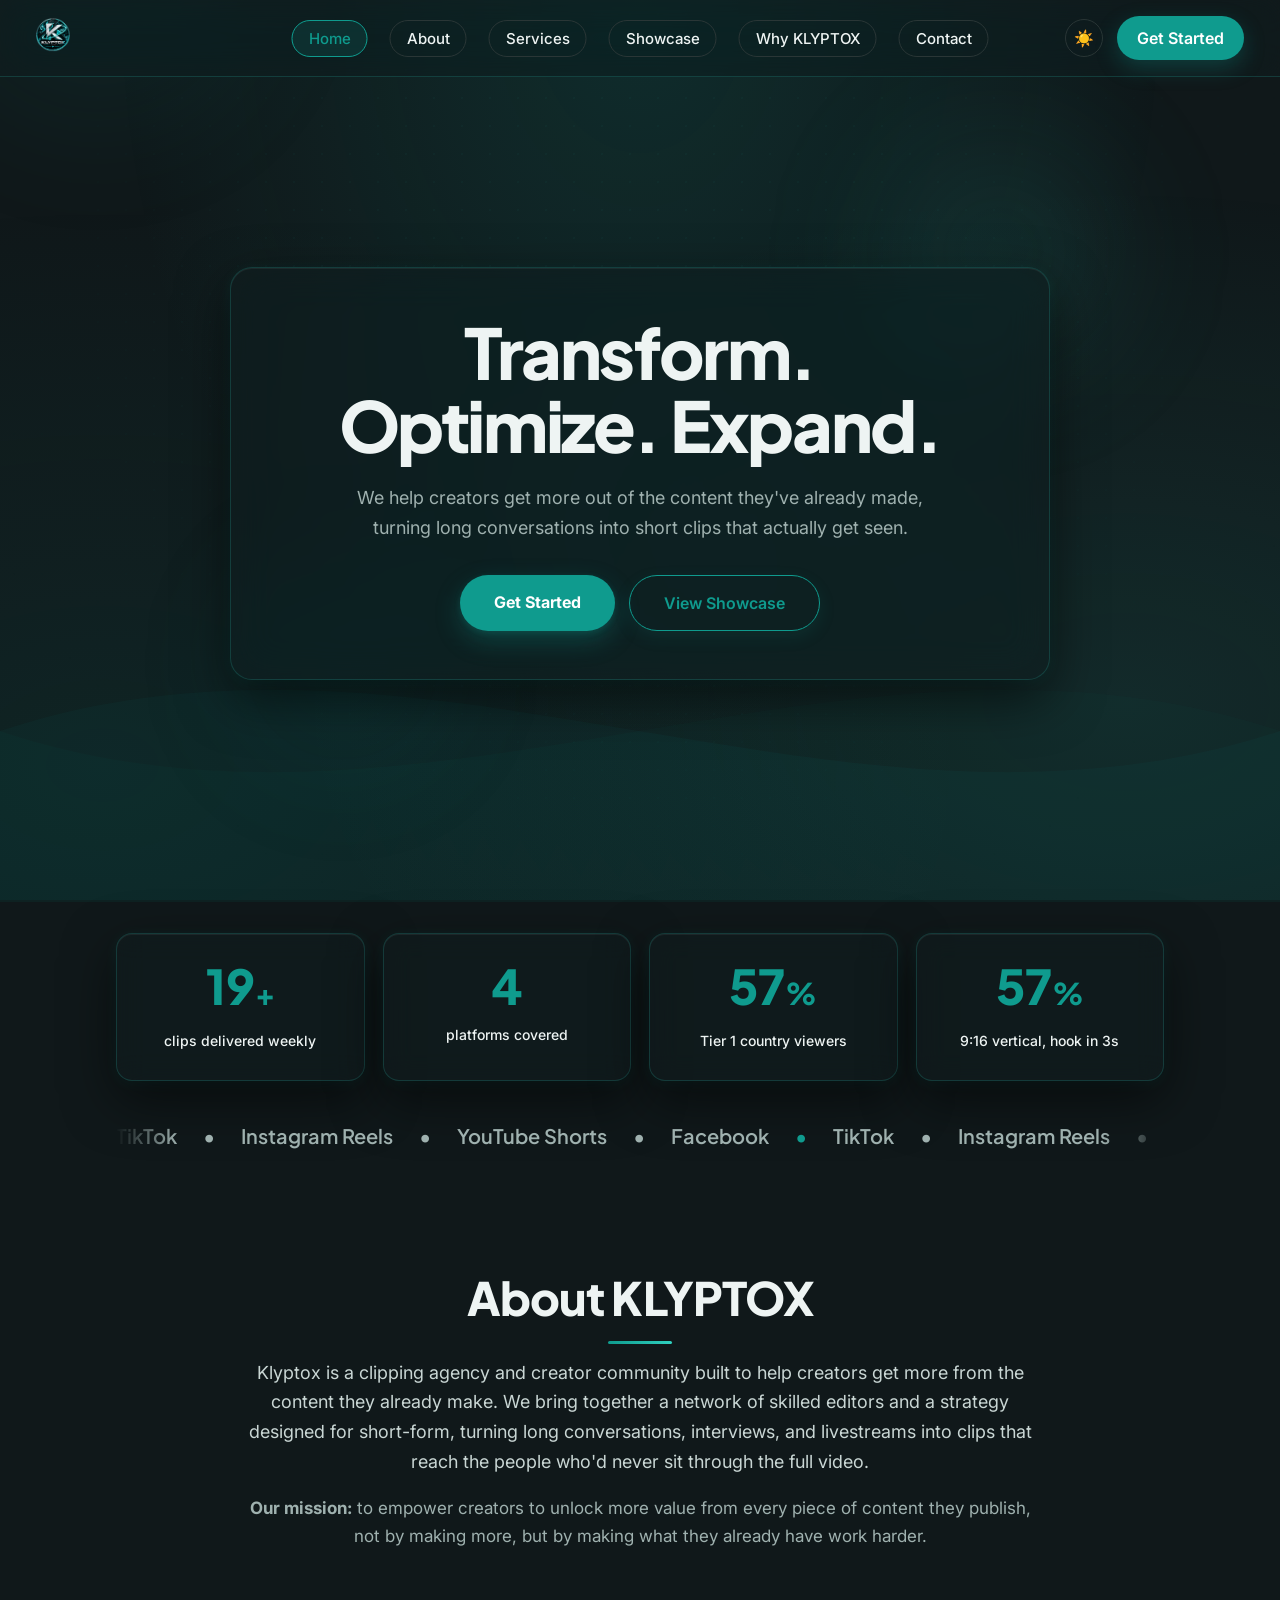
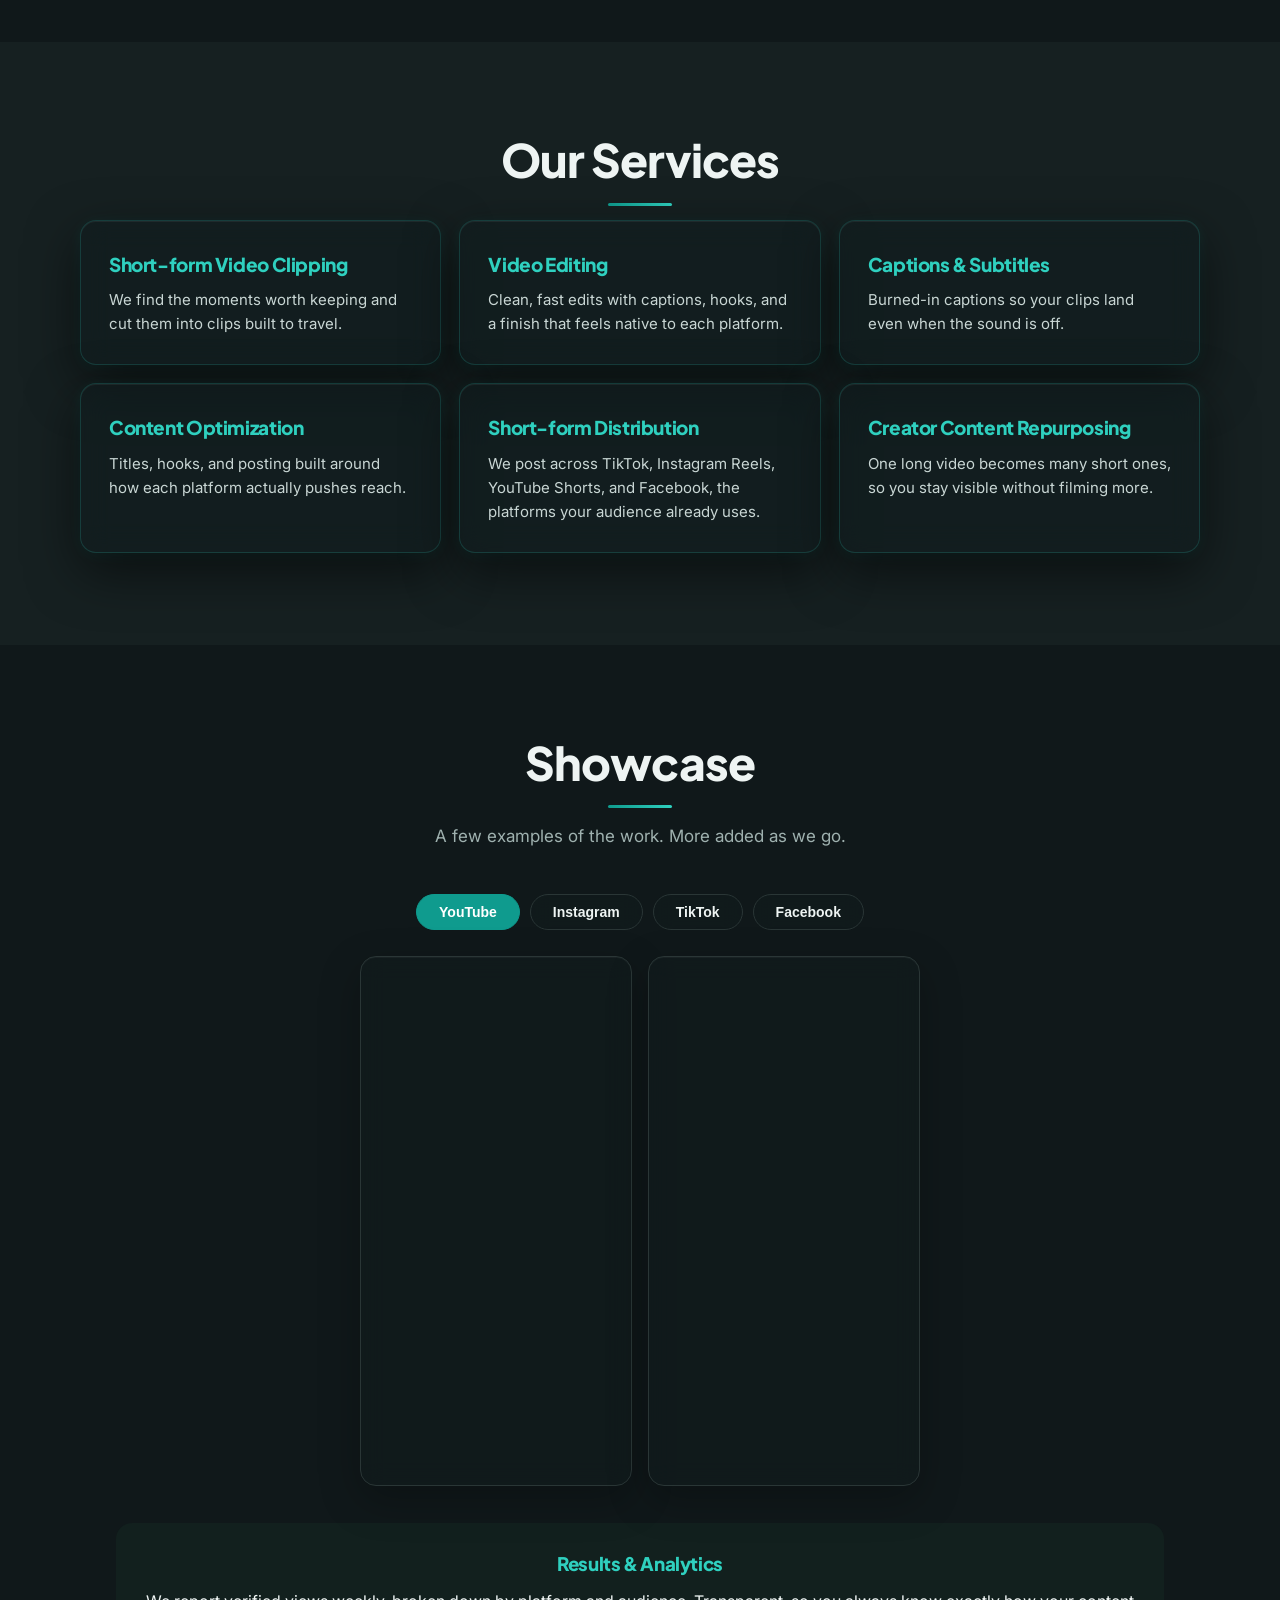
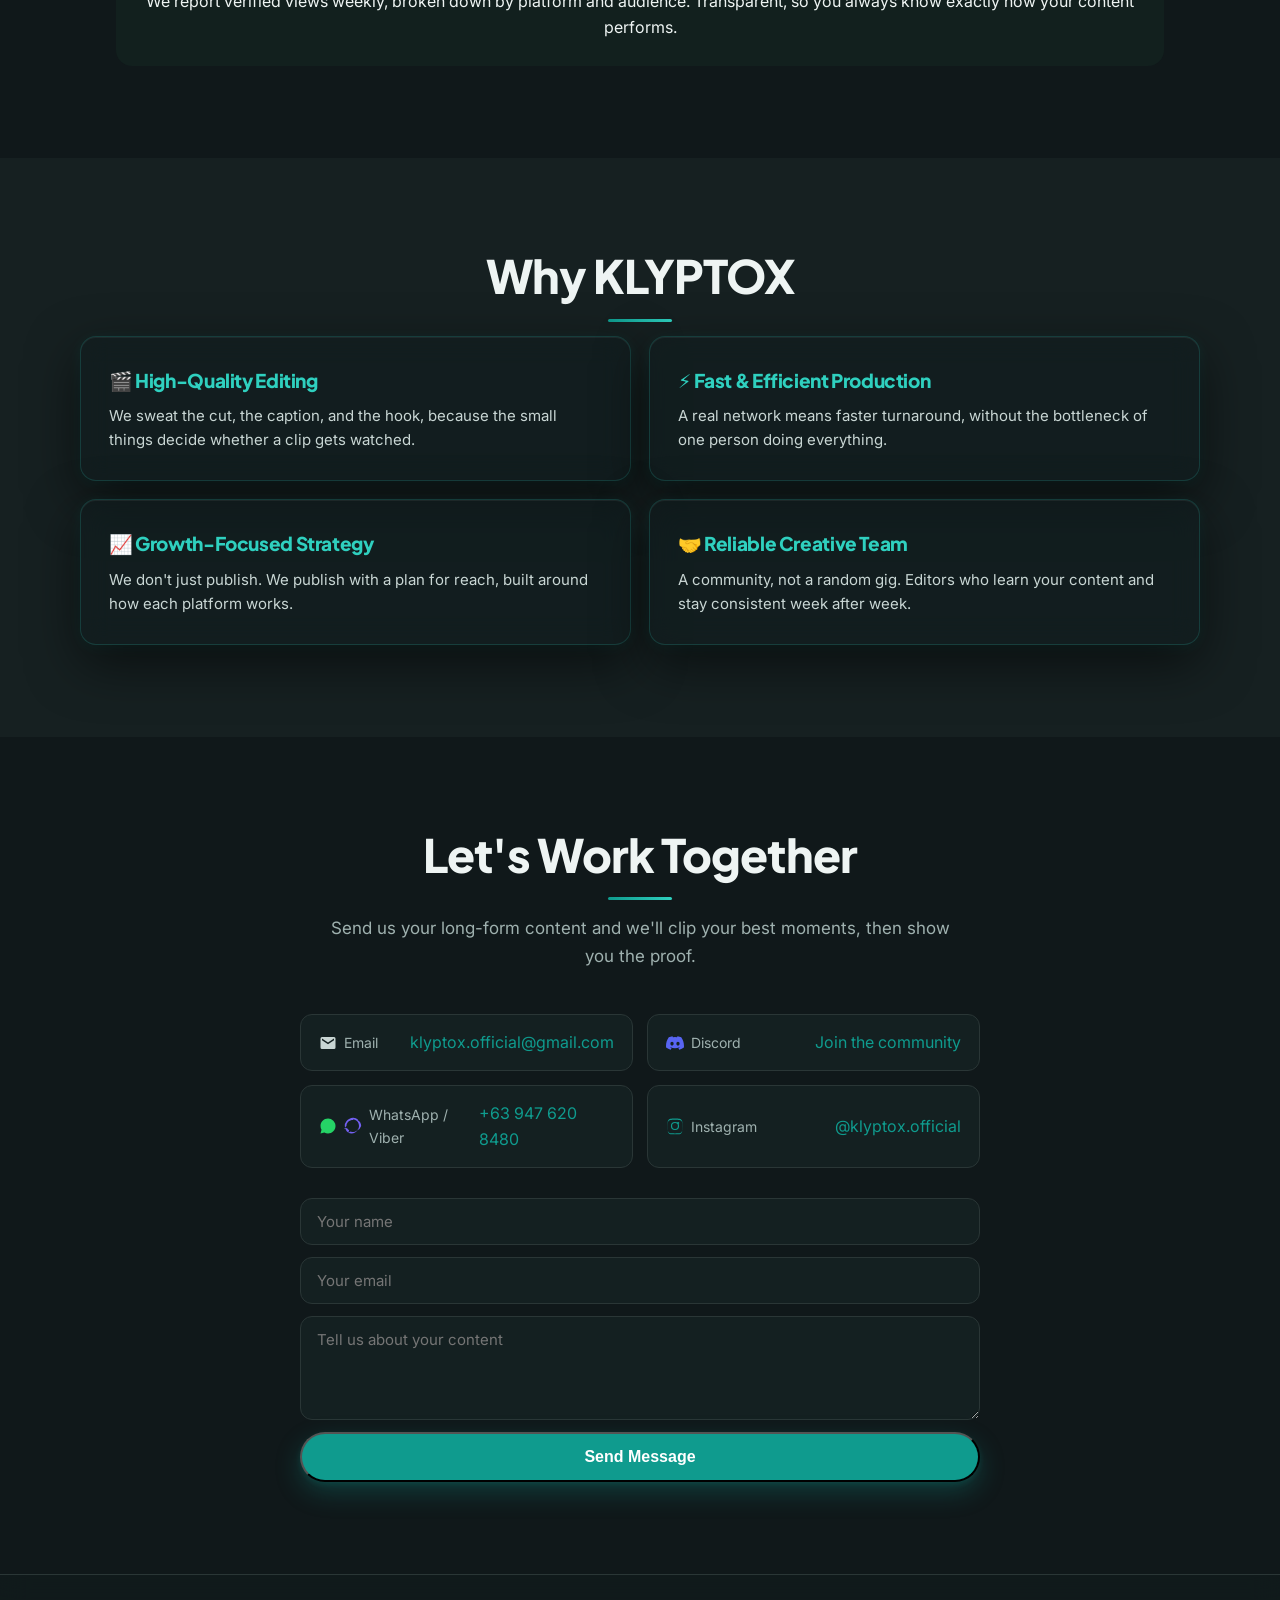
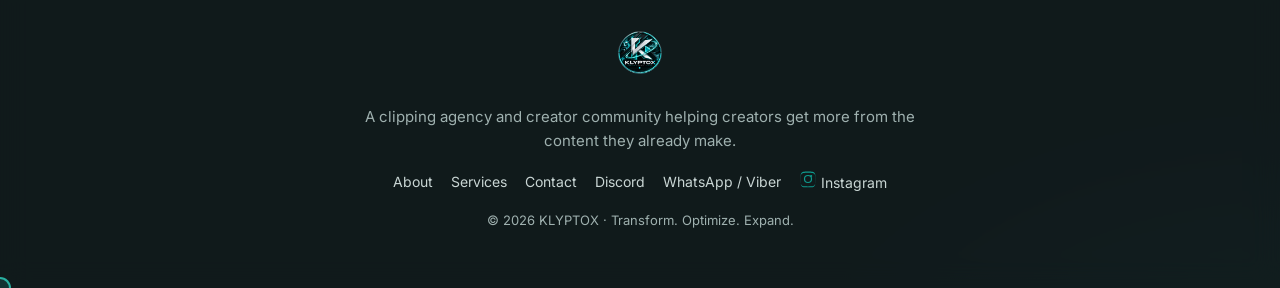
==== index.html @ 5b99e3bd "Contact: add Email/WhatsApp/Viber SVG icons alongside names" ====
<!DOCTYPE html>
<html lang="en">
<head>
  <meta charset="UTF-8" />
  <meta name="viewport" content="width=device-width, initial-scale=1.0" />
  <title>KLYPTOX | Clipping Agency & Creator Community</title>
  <meta name="description" content="Klyptox is a clipping agency and creator community that turns long content into high-performing short-form clips for TikTok, Instagram Reels, YouTube Shorts, and Facebook." />
  <meta name="keywords" content="clipping, short-form video, TikTok, Instagram Reels, YouTube Shorts, Facebook, creator community, video editing, content optimization" />
  <meta name="author" content="KLYPTOX" />
  <meta name="robots" content="index, follow" />
  <link rel="canonical" href="https://klyptox.vercel.app/" />
  <!-- Open Graph (social share preview) -->
  <meta property="og:type" content="website" />
  <meta property="og:title" content="KLYPTOX | Clipping Agency & Creator Community" />
  <meta property="og:description" content="Turn long content into high-performing short-form clips for TikTok, Instagram Reels, YouTube Shorts, and Facebook." />
  <meta property="og:url" content="https://klyptox.vercel.app/" />
  <meta property="og:image" content="https://klyptox.vercel.app/logo.png" />
  <!-- Twitter -->
  <meta name="twitter:card" content="summary_large_image" />
  <meta name="twitter:title" content="KLYPTOX | Clipping Agency & Creator Community" />
  <meta name="twitter:description" content="Turn long content into high-performing short-form clips for TikTok, Instagram Reels, YouTube Shorts, and Facebook." />
  <meta name="twitter:image" content="https://klyptox.vercel.app/logo.png" />
  <link rel="preconnect" href="https://fonts.googleapis.com" />
  <link rel="preconnect" href="https://fonts.gstatic.com" crossorigin />
  <link href="https://fonts.googleapis.com/css2?family=Inter:wght@400;500;600;700&family=Plus+Jakarta+Sans:wght@500;600;700;800&display=swap" rel="stylesheet" />
  <link rel="stylesheet" href="styles.css" />
</head>
<body data-theme="dark">
  <div class="bg-aurora" aria-hidden="true"><span></span><span></span><span></span></div>
  <div class="bg-waves" aria-hidden="true">
    <svg class="wave wave-1" viewBox="0 0 1440 120" preserveAspectRatio="none"><path d="M0 60 C 240 10, 480 110, 720 60 S 1200 10, 1440 60 S 1920 110, 2160 60 S 2640 10, 2880 60 L2880 120 L0 120 Z"></path></svg>
    <svg class="wave wave-2" viewBox="0 0 1440 120" preserveAspectRatio="none"><path d="M0 60 C 240 110, 480 10, 720 60 S 1200 110, 1440 60 S 1920 10, 2160 60 S 2640 110, 2880 60 L2880 120 L0 120 Z"></path></svg>
  </div>
  <div class="theme-fade" id="themeFade" aria-hidden="true"></div>
  <!-- NAV -->
  <nav class="nav">
    <div class="nav-brand"><a href="#home" aria-label="Home"><img src="logo.png" alt="KLYPTOX" class="nav-logo" loading="lazy" /></a></div>
    <ul class="nav-links" id="navLinks">
      <li><a href="#home">Home</a></li>
      <li><a href="#about">About</a></li>
      <li><a href="#services">Services</a></li>
      <li><a href="#showcase">Showcase</a></li>
      <li><a href="#why">Why KLYPTOX</a></li>
      <li><a href="#contact">Contact</a></li>
    </ul>
    <div class="nav-right">
      <button class="nav-toggle" id="navToggle" aria-label="Open menu"><span></span><span></span><span></span></button>
      <button class="theme-toggle" id="themeToggle" aria-label="Toggle day/night">🌙</button>
      <a href="#contact" class="nav-cta">Get Started</a>
    </div>
  </nav>

  <!-- HERO -->
  <header id="home" class="hero">
    <div class="hero-inner">
      <h1 class="hero-tagline">Transform. Optimize. Expand.</h1>
      <p class="hero-intro">
        We help creators get more out of the content they've already made, turning long
        conversations into short clips that actually get seen.
      </p>
      <div class="hero-btns">
        <a href="#contact" class="btn-primary">Get Started</a>
        <a href="#showcase" class="btn-ghost">View Showcase</a>
      </div>
    </div>
  </header>

  <!-- STATS BAND -->
  <section class="stats-band">
    <div class="stats-row">
      <div class="stat reveal"><span class="stat-num" data-count="25">0</span><span class="stat-plus">+</span><p>clips delivered weekly</p></div>
      <div class="stat reveal"><span class="stat-num" data-count="4">0</span><p>platforms covered</p></div>
      <div class="stat reveal"><span class="stat-num" data-count="100">0</span><span class="stat-plus">%</span><p>Tier 1 country viewers</p></div>
      <div class="stat reveal"><span class="stat-num" data-count="100">0</span><span class="stat-plus">%</span><p>9:16 vertical, hook in 3s</p></div>
    </div>
    <div class="marquee" aria-hidden="true">
      <div class="marquee-track">
        <span class="marquee-set">TikTok<span>•</span>Instagram Reels<span>•</span>YouTube Shorts<span>•</span>Facebook<span>•</span></span>
        <span class="marquee-set">TikTok<span>•</span>Instagram Reels<span>•</span>YouTube Shorts<span>•</span>Facebook<span>•</span></span>
        <span class="marquee-set">TikTok<span>•</span>Instagram Reels<span>•</span>YouTube Shorts<span>•</span>Facebook<span>•</span></span>
      </div>
    </div>
  </section>

  <!-- ABOUT -->
  <section id="about" class="section reveal">
    <h2 class="section-title">About KLYPTOX</h2>
    <p class="about-desc">
      Klyptox is a clipping agency and creator community built to help creators get more from
      the content they already make. We bring together a network of skilled editors and a
      strategy designed for short-form, turning long conversations, interviews, and livestreams
      into clips that reach the people who'd never sit through the full video.
    </p>
    <p class="about-mission">
      <strong>Our mission:</strong> to empower creators to unlock more value from every piece of
      content they publish, not by making more, but by making what they already have work harder.
    </p>
  </section>

  <!-- SERVICES -->
  <section id="services" class="section section-alt reveal">
    <h2 class="section-title">Our Services</h2>
    <div class="grid-3">
      <div class="card reveal">
        <h3>Short-form Video Clipping</h3>
        <p>We find the moments worth keeping and cut them into clips built to travel.</p>
      </div>
      <div class="card reveal">
        <h3>Video Editing</h3>
        <p>Clean, fast edits with captions, hooks, and a finish that feels native to each platform.</p>
      </div>
      <div class="card reveal">
        <h3>Captions &amp; Subtitles</h3>
        <p>Burned-in captions so your clips land even when the sound is off.</p>
      </div>
      <div class="card reveal">
        <h3>Content Optimization</h3>
        <p>Titles, hooks, and posting built around how each platform actually pushes reach.</p>
      </div>
      <div class="card reveal">
        <h3>Short-form Distribution</h3>
        <p>We post across TikTok, Instagram Reels, YouTube Shorts, and Facebook, the platforms your audience already uses.</p>
      </div>
      <div class="card reveal">
        <h3>Creator Content Repurposing</h3>
        <p>One long video becomes many short ones, so you stay visible without filming more.</p>
      </div>
    </div>
  </section>

  <!-- SHOWCASE -->
  <section id="showcase" class="section reveal">
    <h2 class="section-title">Showcase</h2>
    <p class="section-lead">A few examples of the work. More added as we go.</p>
    <div class="filter-bar">
      <button class="filter-btn active" data-filter="youtube">YouTube</button>
      <button class="filter-btn" data-filter="instagram">Instagram</button>
      <button class="filter-btn" data-filter="tiktok">TikTok</button>
      <button class="filter-btn" data-filter="facebook">Facebook</button>
    </div>
    <div id="portfolio-grid" class="portfolio-grid">
      <!-- Static fallback words (also re-rendered live by portfolio.js) -->
      <div class="pf-card"><div class="pf-embed"><div class="pf-placeholder"><div class="pf-video-box"><div class="pf-play">▶</div><span>YouTube Shorts showcase 1</span></div></div></div><div class="pf-title">Coming soon</div></div>
      <div class="pf-card"><div class="pf-embed"><div class="pf-placeholder"><div class="pf-video-box"><div class="pf-play">▶</div><span>YouTube Shorts showcase 2</span></div></div></div><div class="pf-title">Coming soon</div></div>
      <div class="pf-card"><div class="pf-embed"><div class="pf-placeholder"><div class="pf-video-box"><div class="pf-play">▶</div><span>Instagram Reels showcase 1</span></div></div></div><div class="pf-title">Coming soon</div></div>
      <div class="pf-card"><div class="pf-embed"><div class="pf-placeholder"><div class="pf-video-box"><div class="pf-play">▶</div><span>Instagram Reels showcase 2</span></div></div></div><div class="pf-title">Coming soon</div></div>
      <div class="pf-card"><div class="pf-embed"><div class="pf-placeholder"><div class="pf-video-box"><div class="pf-play">▶</div><span>Facebook showcase 1</span></div></div></div><div class="pf-title">Coming soon</div></div>
      <div class="pf-card"><div class="pf-embed"><div class="pf-placeholder"><div class="pf-video-box"><div class="pf-play">▶</div><span>Facebook showcase 2</span></div></div></div><div class="pf-title">Coming soon</div></div>
      <div class="pf-card"><div class="pf-embed"><div class="pf-placeholder"><div class="pf-video-box"><div class="pf-play">▶</div><span>TikTok showcase 1</span></div></div></div><div class="pf-title">Coming soon</div></div>
      <div class="pf-card"><div class="pf-embed"><div class="pf-placeholder"><div class="pf-video-box"><div class="pf-play">▶</div><span>TikTok showcase 2</span></div></div></div><div class="pf-title">Coming soon</div></div>
    </div>
    <p class="note" id="portfolio-empty" style="display:none;">
      Showcase coming soon. Clips are being prepared. Want to see what we can do?
      <a href="#contact">Send us your content.</a>
    </p>
    <div class="results-box reveal">
      <h3>Results &amp; Analytics</h3>
      <p>We report verified views weekly, broken down by platform and audience. Transparent, so you always know exactly how your content performs.</p>
    </div>
  </section>

  <!-- WHY KLYPTOX -->
  <section id="why" class="section section-alt reveal">
    <h2 class="section-title">Why KLYPTOX</h2>
    <div class="grid-2">
      <div class="card why reveal">
        <h3>🎬 High-Quality Editing</h3>
        <p>We sweat the cut, the caption, and the hook, because the small things decide whether a clip gets watched.</p>
      </div>
      <div class="card why reveal">
        <h3>⚡ Fast &amp; Efficient Production</h3>
        <p>A real network means faster turnaround, without the bottleneck of one person doing everything.</p>
      </div>
      <div class="card why reveal">
        <h3>📈 Growth-Focused Strategy</h3>
        <p>We don't just publish. We publish with a plan for reach, built around how each platform works.</p>
      </div>
      <div class="card why reveal">
        <h3>🤝 Reliable Creative Team</h3>
        <p>A community, not a random gig. Editors who learn your content and stay consistent week after week.</p>
      </div>
    </div>
  </section>

  <!-- CONTACT -->
  <section id="contact" class="section reveal">
    <h2 class="section-title">Let's Work Together</h2>
    <p class="section-lead">Send us your long-form content and we'll clip your best moments, then show you the proof.</p>
    <div class="contact-grid">
      <div class="contact-item"><span class="ci-icon"><svg class="ci-mail" viewBox="0 0 24 24" aria-label="Email" role="img"><path d="M20 4H4a2 2 0 00-2 2v12a2 2 0 002 2h16a2 2 0 002-2V6a2 2 0 00-2-2zm0 4.4l-8 5.2-8-5.2V6l8 5.2L20 6v2.4z"/></svg> Email</span><a href="mailto:klyptox.official@gmail.com">klyptox.official@gmail.com</a></div>
      <div class="contact-item"><span class="ci-icon"><svg class="ci-dc" viewBox="0 0 24 24" aria-label="Discord" role="img"><path d="M20.32 4.37A19.8 19.8 0 0015.4 2.9a.07.07 0 00-.08.04c-.21.37-.44.86-.6 1.25a18.27 18.27 0 00-5.44 0 12.6 12.6 0 00-.61-1.25.07.07 0 00-.08-.04A19.74 19.74 0 003.7 4.37a.06.06 0 00-.03.03C.53 9.05-.32 13.58.1 18.06a.07.07 0 00.03.05 19.9 19.9 0 005.99 3.04.07.07 0 00.08-.03c.46-.63.87-1.3 1.22-2a.07.07 0 00-.04-.1c-.65-.25-1.27-.55-1.87-.89a.07.07 0 01-.01-.12l.38-.29a.08.08 0 01.08-.01 14.2 14.2 0 0012.06 0 .08.08 0 01.08.01l.38.3a.07.07 0 01-.01.12c-.6.34-1.22.64-1.87.89a.07.07 0 00-.04.09c.35.7.76 1.37 1.22 2a.07.07 0 00.08.03 19.84 19.84 0 006-3.04.07.07 0 00.03-.05c.5-5.18-.84-9.68-3.55-13.66a.05.05 0 00-.03-.03zM8.02 15.33c-1.18 0-2.15-1.09-2.15-2.42 0-1.34.95-2.43 2.15-2.43 1.2 0 2.17 1.1 2.15 2.43 0 1.33-.95 2.42-2.15 2.42zm7.96 0c-1.18 0-2.15-1.09-2.15-2.42 0-1.34.95-2.43 2.15-2.43 1.2 0 2.17 1.1 2.15 2.43 0 1.33-.95 2.42-2.15 2.42z"/></svg> Discord</span><a href="https://discord.gg/M2Y7PZHY" target="_blank" rel="noopener">Join the community</a></div>
      <div class="contact-item"><span class="ci-icon"><svg class="ci-wa" viewBox="0 0 24 24" aria-label="WhatsApp" role="img"><path d="M17.47 14.38c-.3-.15-1.76-.87-2.04-.97-.27-.1-.47-.15-.67.15-.2.3-.77.97-.94 1.17-.17.2-.35.22-.65.07-.3-.15-1.26-.46-2.4-1.48-.89-.79-1.49-1.77-1.66-2.07-.17-.3-.02-.46.13-.61.13-.13.3-.35.45-.52.15-.17.2-.3.3-.5.1-.2.05-.37-.02-.52-.08-.15-.67-1.6-.91-2.2-.24-.58-.49-.5-.67-.51l-.57-.01c-.2 0-.52.07-.8.37-.27.3-1.04 1.02-1.04 2.48 0 1.46 1.06 2.87 1.21 3.07.15.2 2.1 3.2 5.08 4.49.71.3 1.26.49 1.69.62.71.23 1.36.2 1.87.12.57-.08 1.76-.72 2.01-1.41.25-.69.25-1.29.17-1.41-.07-.12-.27-.19-.57-.34zM12.01 2.01c-5.5 0-9.99 4.48-9.99 9.99 0 1.77.46 3.49 1.34 5.01L2 22l5.1-1.33a9.95 9.95 0 004.91 1.25h.01c5.5 0 9.99-4.48 9.99-9.99 0-2.66-1.03-5.16-2.91-7.04A9.93 9.93 0 0012.01 2.01z"/></svg><svg class="ci-viber" viewBox="0 0 24 24" aria-label="Viber" role="img"><path d="M18.5 3.2A9.6 9.6 0 0012 1.1c-1.6 0-3.2.4-4.6 1.2A9.4 9.4 0 003.2 5.5 9.3 9.3 0 001.1 12c0 1.6.4 3.2 1.2 4.6A9.3 9.3 0 005.5 20.8L3.8 22.5l1.7-1.7a9.4 9.4 0 004.6 1.2c1.6 0 3.2-.4 4.6-1.2a9.3 9.3 0 003.2-3.2A9.3 9.3 0 0022.9 12c0-1.6-.4-3.2-1.2-4.6a9.4 9.4 0 00-3.2-3.2zM12 3.3c2.1 0 4.1.8 5.6 2.3S20 9.9 20 12s-.8 4.1-2.3 5.6S14.1 20 12 20c-1 0-2-.2-2.9-.7L5.7 21l1.1-3.3a8.9 8.9 0 01-2.9-2.9L.6 15.9A8.9 8.9 0 013.3 12c0-2.1.8-4.1 2.3-5.6S9.9 4 12 4z"/></svg> WhatsApp / Viber</span><a href="https://wa.me/639476208480">+63 947 620 8480</a></div>
      <div class="contact-item"><span class="ci-icon"><svg class="ci-ig" viewBox="0 0 24 24" aria-label="Instagram" role="img"><path d="M12 2.16c3.2 0 3.58.01 4.85.07 1.17.05 1.8.25 2.23.41.56.22.96.48 1.38.9.42.42.68.82.9 1.38.16.42.36 1.06.41 2.23.06 1.27.07 1.65.07 4.85s-.01 3.58-.07 4.85c-.05 1.17-.25 1.8-.41 2.23-.22.56-.48.96-.9 1.38-.42.42-.82.68-1.38.9-.42.16-1.06.36-2.23.41-1.27.06-1.65.07-4.85.07s-3.58-.01-4.85-.07c-1.17-.05-1.8-.25-2.23-.41-.56-.22-.96-.48-1.38-.9-.42-.42-.68-.82-.9-1.38-.16-.42-.36-1.06-.41-2.23C2.17 15.58 2.16 15.2 2.16 12s.01-3.58.07-4.85c.05-1.17.25-1.8.41-2.23.22-.56.48-.96.9-1.38.42-.42.82-.68 1.38-.9.42-.16 1.06-.36 2.23-.41C8.42 2.17 8.8 2.16 12 2.16zm0 1.62c-3.15 0-3.52.01-4.76.07-1.15.05-1.77.24-2.19.41-.55.21-.94.47-1.35.88-.41.41-.67.8-.88 1.35-.17.42-.36 1.04-.41 2.19-.06 1.24-.07 1.61-.07 4.76s.01 3.52.07 4.76c.05 1.15.24 1.77.41 2.19.21.55.47.94.88 1.35.41.41.8.67 1.35.88.42.17 1.04.36 2.19.41 1.24.06 1.61.07 4.76.07s3.52-.01 4.76-.07c1.15-.05 1.77-.24 2.19-.41.55-.21.94-.47 1.35-.88.41-.41.67-.8.88-1.35.17-.42.36-1.04.41-2.19.06-1.24.07-1.61.07-4.76s-.01-3.52-.07-4.76c-.05-1.15-.24-1.77-.41-2.19-.21-.55-.47-.94-.88-1.35-.41-.41-.8-.67-1.35-.88-.42-.17-1.04-.36-2.19-.41-1.24-.06-1.61-.07-4.76-.07zm0 2.76a5.46 5.46 0 110 10.92 5.46 5.46 0 010-10.92zm0 1.62a3.84 3.84 0 100 7.68 3.84 3.84 0 000-7.68zm5.65-.2a1.28 1.28 0 11-2.56 0 1.28 1.28 0 012.56 0z"/></svg> Instagram</span><a href="https://instagram.com/klyptox.official" target="_blank" rel="noopener">@klyptox.official</a></div>
    </div>
    <form class="contact-form" action="https://formspree.io/f/xaeywvwb" method="POST">
      <input type="text" name="name" placeholder="Your name" aria-label="Name" required />
      <input type="email" name="email" placeholder="Your email" aria-label="Email" required />
      <textarea name="message" placeholder="Tell us about your content" rows="4" required></textarea>
      <button class="btn-primary" type="submit">Send Message</button>
    </form>
  </section>

  <!-- FOOTER -->
  <footer class="footer">
    <div class="footer-brand"><a href="#home" aria-label="Home"><img src="logo.png" alt="KLYPTOX" class="footer-logo" loading="lazy" /></a></div>
    <p class="footer-desc">A clipping agency and creator community helping creators get more from the content they already make.</p>
    <div class="footer-links">
      <a href="#about">About</a>
      <a href="#services">Services</a>
      <a href="#contact">Contact</a>
      <a href="https://discord.gg/M2Y7PZHY">Discord</a>
      <a href="https://wa.me/639476208480">WhatsApp / Viber</a>
      <a href="https://instagram.com/klyptox.official" target="_blank" rel="noopener"><svg class="ci-ig" viewBox="0 0 24 24" aria-label="Instagram" role="img"><path d="M12 2.16c3.2 0 3.58.01 4.85.07 1.17.05 1.8.25 2.23.41.56.22.96.48 1.38.9.42.42.68.82.9 1.38.16.42.36 1.06.41 2.23.06 1.27.07 1.65.07 4.85s-.01 3.58-.07 4.85c-.05 1.17-.25 1.8-.41 2.23-.22.56-.48.96-.9 1.38-.42.42-.82.68-1.38.9-.42.16-1.06.36-2.23.41-1.27.06-1.65.07-4.85.07s-3.58-.01-4.85-.07c-1.17-.05-1.8-.25-2.23-.41-.56-.22-.96-.48-1.38-.9-.42-.42-.68-.82-.9-1.38-.16-.42-.36-1.06-.41-2.23C2.17 15.58 2.16 15.2 2.16 12s.01-3.58.07-4.85c.05-1.17.25-1.8.41-2.23.22-.56.48-.96.9-1.38.42-.42.82-.68 1.38-.9.42-.16 1.06-.36 2.23-.41C8.42 2.17 8.8 2.16 12 2.16zm0 1.62c-3.15 0-3.52.01-4.76.07-1.15.05-1.77.24-2.19.41-.55.21-.94.47-1.35.88-.41.41-.67.8-.88 1.35-.17.42-.36 1.04-.41 2.19-.06 1.24-.07 1.61-.07 4.76s.01 3.52.07 4.76c.05 1.15.24 1.77.41 2.19.21.55.47.94.88 1.35.41.41.8.67 1.35.88.42.17 1.04.36 2.19.41 1.24.06 1.61.07 4.76.07s3.52-.01 4.76-.07c1.15-.05 1.77-.24 2.19-.41.55-.21.94-.47 1.35-.88.41-.41.67-.8.88-1.35.17-.42.36-1.04.41-2.19.06-1.24.07-1.61.07-4.76s-.01-3.52-.07-4.76c-.05-1.15-.24-1.77-.41-2.19-.21-.55-.47-.94-.88-1.35-.41-.41-.8-.67-1.35-.88-.42-.17-1.04-.36-2.19-.41-1.24-.06-1.61-.07-4.76-.07zm0 2.76a5.46 5.46 0 110 10.92 5.46 5.46 0 010-10.92zm0 1.62a3.84 3.84 0 100 7.68 3.84 3.84 0 000-7.68zm5.65-.2a1.28 1.28 0 11-2.56 0 1.28 1.28 0 012.56 0z"/></svg> Instagram</a>
    </div>
    <p class="footer-copy">© 2026 KLYPTOX · Transform. Optimize. Expand.</p>
  </footer>

  <script src="portfolio.js?v=3"></script>
  <script>
    // Self-contained showcase renderer (works even if external JS is sandboxed).
    (function () {
      // youtube slots carry "yt" id; mp4 slots carry "mp4" filename (in /videos). Others = placeholder.
      var clips = window.KLYPTOX_CLIPS || [
        { platform: "youtube", mp4: "clip1.mp4", title: "YouTube Shorts 1" },
        { platform: "youtube", mp4: "yt2.mp4", title: "YouTube Shorts 2" },
        { platform: "instagram", mp4: "ig1.mp4", title: "Instagram Reels 1" },
        { platform: "instagram", mp4: "ig2.mp4", title: "Instagram Reels 2" },
        { platform: "facebook", mp4: "fb1.mp4", title: "Facebook 1" },
        { platform: "facebook", mp4: "fb2.mp4", title: "Facebook 2" },
        { platform: "tiktok", mp4: "tk1.mp4", title: "TikTok 1" },
        { platform: "tiktok", mp4: "tk2.mp4", title: "TikTok 2" }
      ];
      // Hide YouTube chrome entirely (controls=0 => no CC button, no channel overlay).
      function ytUrl(id, withSound) {
        var mute = withSound ? "0" : "1";
        return "https://www.youtube.com/embed/" + id +
          "?autoplay=1&mute=" + mute + "&controls=0&playsinline=1&rel=0&modestbranding=1&cc_load_policy=0&enablejsapi=1";
      }
      // Lazy card: thumbnail first (smooth scroll), iframe injected on first view.
      function ytCard(c) {
        var thumb = "https://img.youtube.com/vi/" + c.yt + "/hqdefault.jpg";
        return '<div class="pf-card" data-yt="' + c.yt + '">' +
          '<div class="pf-embed">' +
          '<button class="pf-mute-btn" type="button" aria-label="Toggle sound">🔇</button>' +
          '<div class="pf-video-box pf-lazy">' +
          '<img class="pf-thumb" src="' + thumb + '" alt="' + c.title + '" loading="lazy" />' +
          '<div class="pf-play">▶</div><span>' + c.title + '</span>' +
          '<span class="pf-sound-hint">🔊 tap for sound</span></div></div>' +
          '<div class="pf-title">' + c.title + '</div></div>';
      }
      // Self-hosted MP4: native <video>, NO view count, NO YouTube branding.
      function mp4Card(c) {
        return '<div class="pf-card" data-mp4="videos/' + c.mp4 + '">' +
          '<div class="pf-embed">' +
          '<button class="pf-mute-btn" type="button" aria-label="Toggle sound">🔇</button>' +
          '<div class="pf-video-box pf-lazy">' +
          '<video class="pf-video" preload="none" muted loop playsinline webkit-playsinline decode="async" disablepictureinpicture controlslist="nodownload" poster="videos/' + c.mp4.replace('.mp4','.jpg') + '" data-src="videos/' + c.mp4 + '"></video>' +
          '<img class="pf-poster" src="videos/' + c.mp4.replace('.mp4','.jpg') + '" alt="" loading="lazy" />' +
          '<div class="pf-play">▶</div><span>' + c.title + '</span>' +
          '<span class="pf-sound-hint">🔊 tap for sound</span></div></div>' +
          '<div class="pf-title">' + c.title + '</div></div>';
      }
      function ph(title) {
        return '<div class="pf-card"><div class="pf-embed"><div class="pf-placeholder">' +
          '<div class="pf-video-box"><div class="pf-play">▶</div><span>' + title + '</span></div>' +
          '</div></div><div class="pf-title">Coming soon</div></div>';
      }
      function cardHtml(c) {
        if (c.yt) return ytCard(c);
        if (c.mp4) return mp4Card(c);
        return ph(c.title);
      }
      // Playback cap: only the N most-centered cards play at once (keeps 1080p quality
      // smooth even on weak laptops). Cards still lazy-load src on first view; off-screen
      // and far-from-center cards pause. You still SEE every on-screen video playing.
      var MAX_PLAY = 4;
      var visibleCards = new Set();
      function cardCenterDist(card) {
        var r = card.getBoundingClientRect();
        var vh = window.innerHeight || 1;
        return Math.abs((r.top + r.height / 2) - vh / 2);
      }
      function tune() {
        var arr = Array.from(visibleCards).sort(function (a, b) { return cardCenterDist(a) - cardCenterDist(b); });
        arr.forEach(function (card, i) {
          var shouldPlay = i < MAX_PLAY;
          var box = card.querySelector(".pf-video-box");
          if (!box) return;
          var id = card.getAttribute("data-yt");
          var mp4 = card.getAttribute("data-mp4");
          if (mp4) {
            var vid = box.querySelector("video");
            if (!vid) return;
            if (shouldPlay) {
              if (!vid.src && vid.getAttribute("data-src")) { try { vid.src = vid.getAttribute("data-src"); vid.load(); } catch (err) {} }
              if (vid.paused) { vid.addEventListener('play', function hidePoster(){ var p = box.querySelector('.pf-poster'); if (p) p.classList.add('hidden'); }, { once: true }); try { vid.play(); } catch (err) {} }
            } else {
              if (!vid.paused) { try { vid.pause(); } catch (err) {} }
              var p = box.querySelector('.pf-poster'); if (p) p.classList.remove('hidden');
            }
          } else if (id) {
            var f = box.querySelector("iframe");
            if (shouldPlay) {
              if (!f) { box.innerHTML = '<iframe class="pf-iframe" src="' + ytUrl(id, false) + '" frameborder="0" allow="autoplay; encrypted-media; picture-in-picture" allowfullscreen></iframe>'; }
              else { try { f.contentWindow.postMessage('{"event":"command","func":"playVideo","args":""}', "*"); } catch (err) {} }
            } else if (f) {
              try { f.contentWindow.postMessage('{"event":"command","func":"pauseVideo","args":""}', "*"); } catch (err) {}
            }
          }
        });
      }
      var io = ("IntersectionObserver" in window) ? new IntersectionObserver(function (entries) {
        entries.forEach(function (e) {
          var card = e.target;
          if (e.isIntersecting) visibleCards.add(card); else visibleCards.delete(card);
        });
        tune();
      }, { threshold: 0.25 }) : null;
      var tuneTicking = false;
      window.addEventListener("scroll", function () {
        if (tuneTicking) return;
        tuneTicking = true;
        requestAnimationFrame(function () { tune(); tuneTicking = false; });
      }, { passive: true });
      function render(filter) {
        var grid = document.getElementById("portfolio-grid");
        if (!grid) return;
        grid.innerHTML = "";
        grid.classList.toggle("all-view", !filter || filter === "all");
        var shown = (filter && filter !== "all") ? clips.filter(function (c) { return c.platform === filter; }) : clips;
        shown.forEach(function (c) {
          grid.insertAdjacentHTML("beforeend", cardHtml(c));
          if (io) io.observe(grid.lastElementChild);
        });
      }
      // Single delegated click handler: mute button toggles sound; tapping card opens with sound.
      // Handles both YouTube (data-yt) and self-hosted MP4 (data-mp4) cards.
      var grid = document.getElementById("portfolio-grid");
      if (grid) {
        grid.addEventListener("click", function (e) {
          var card = e.target.closest(".pf-card[data-yt], .pf-card[data-mp4]");
          if (!card) return;
          var box = card.querySelector(".pf-video-box");
          var muteBtn = card.querySelector(".pf-mute-btn");
          var isMp4 = !!card.getAttribute("data-mp4");

          if (e.target.closest(".pf-mute-btn")) {
            card.setAttribute("data-opened", "1");
            if (isMp4) {
              var vid = box.querySelector("video");
              if (vid) {
                if (vid.muted) { vid.muted = false; try { vid.play(); } catch (err) {} card.setAttribute("data-muted", "0"); if (muteBtn) muteBtn.textContent = "🔊"; }
                else { vid.muted = true; card.setAttribute("data-muted", "1"); if (muteBtn) muteBtn.textContent = "🔇"; }
              }
            } else {
              var id = card.getAttribute("data-yt");
              var f = box.querySelector("iframe");
              if (!f) {
                box.innerHTML = '<iframe class="pf-iframe" src="' + ytUrl(id, true) +
                  '" frameborder="0" webkit-playsinline="1" playsinline="1" allow="autoplay; encrypted-media; picture-in-picture" allowfullscreen></iframe>';
                card.setAttribute("data-muted", "0");
                if (muteBtn) muteBtn.textContent = "🔊";
              } else {
                var muted = card.getAttribute("data-muted") !== "0";
                var fn = muted ? "unMute" : "mute";
                try { f.contentWindow.postMessage('{"event":"command","func":"' + fn + '","args":""}', "*"); } catch (err) {}
                card.setAttribute("data-muted", muted ? "0" : "1");
                if (muteBtn) muteBtn.textContent = muted ? "🔊" : "🔇";
              }
            }
            return;
          }

          // Tapping elsewhere on the card: open with sound.
          card.setAttribute("data-opened", "1");
          card.setAttribute("data-muted", "0");
          if (muteBtn) muteBtn.textContent = "🔊";
          if (isMp4) {
            var v = box.querySelector("video");
            if (v && !v.src && v.getAttribute("data-src")) { v.src = v.getAttribute("data-src"); v.load(); }
            if (v) { v.muted = false; try { v.play(); } catch (err) {} }
          } else {
            var ytId = card.getAttribute("data-yt");
            var ff = box.querySelector("iframe");
            if (ff) {
              try {
                ff.contentWindow.postMessage('{"event":"command","func":"unMute","args":""}', "*");
                ff.contentWindow.postMessage('{"event":"command","func":"playVideo","args":""}', "*");
              } catch (err) {}
            } else {
              box.innerHTML = '<iframe class="pf-iframe" src="' + ytUrl(ytId, true) +
                '" frameborder="0" webkit-playsinline="1" playsinline="1" allow="autoplay; encrypted-media; picture-in-picture" allowfullscreen></iframe>';
            }
          }
        });
      }
      render("all");
      // Filter buttons (All / YouTube / Instagram / TikTok / Facebook)
      var bar = document.querySelector(".filter-bar");
      if (bar) {
        bar.addEventListener("click", function (e) {
          var btn = e.target.closest(".filter-btn");
          if (!btn) return;
          document.querySelectorAll(".filter-btn").forEach(function (b) { b.classList.remove("active"); });
          btn.classList.add("active");
          render(btn.dataset.filter);
        });
      }
    })();
  </script>
  <script src="app.js?v=3"></script>
</body>
</html>
---- styles.css ----
/* ============================================================
   KLYPTOX, cohesive premium design system
   Dark is the default. Light re-aliases the same tokens.
   Text contrast is high in BOTH themes.
   GPU-cheap only: transform/opacity animate. will-change minimal.
   ============================================================ */

:root {
  /* Brand teal */
  --teal: #0f9b8e;
  --teal-bright: #2fd0bf;     /* accent / glow only */
  --teal-dark: #0c7d72;       /* hover / active fill */
  --teal-soft: #e6f4f2;       /* light-mode tint surface */

  /* Refined neutral scale (cool slate, pairs with teal) */
  --ink-900: #0b1213;
  --ink-700: #2b3538;
  --ink-500: #5b6b70;
  --ink-300: #8a999d;
  --line-300: #dde6e5;
  --line-500: #c3d0cf;
  --surface-100: #ffffff;
  --surface-200: #f5f8f8;

  --ink-900-d: #eef4f3;       /* near-white text on dark */
  --ink-700-d: #c9d6d4;       /* body text on dark */
  --ink-500-d: #9fb1af;       /* muted on dark */
  --ink-300-d: #7d8f8d;
  --line-300-d: #2a3636;      /* borders on dark */
  --line-500-d: #364646;
  --surface-100-d: #10181a;
  --surface-200-d: #162021;

  /* Theme-resolved tokens (light defaults) */
  --bg: var(--surface-100);
  --bg-elev: var(--surface-200);
  --text: var(--ink-900);
  --text-soft: var(--ink-700);
  --muted: var(--ink-500);
  --line: var(--line-300);
  --line-strong: var(--line-500);

  --glass-bg: rgba(255, 255, 255, 0.55);
  --glass-border: rgba(255, 255, 255, 0.6);
  --glass-shadow: 0 14px 40px rgba(15, 155, 142, 0.10), inset 0 1px 0 rgba(255, 255, 255, 0.5);
  --surface-solid: #ffffff;
  --stat-text: var(--ink-700);
  --card-title: var(--teal-dark);
  --links: var(--ink-700);

  --font-display: "Plus Jakarta Sans", "Inter", system-ui, sans-serif;
  --font-body: "Inter", -apple-system, BlinkMacSystemFont, "Segoe UI", Roboto, Helvetica, Arial, sans-serif;

  --radius-lg: 22px;
  --radius-md: 16px;
  --radius-pill: 999px;
  --maxw: 1120px;
  --ease: cubic-bezier(0.22, 1, 0.36, 1);
}

body[data-theme="dark"] {
  --bg: var(--surface-100-d);
  --bg-elev: var(--surface-200-d);
  --text: var(--ink-900-d);
  --text-soft: var(--ink-700-d);
  --muted: var(--ink-500-d);
  --line: var(--line-300-d);
  --line-strong: var(--line-500-d);

  --glass-bg: rgba(18, 28, 30, 0.58);
  --glass-border: rgba(47, 208, 191, 0.18);
  --glass-shadow: 0 14px 40px rgba(0, 0, 0, 0.45), inset 0 1px 0 rgba(255, 255, 255, 0.05);
  --surface-solid: #142021;
  --stat-text: var(--ink-900-d);
  --card-title: var(--teal-bright);
  --links: var(--ink-700-d);
}

* { box-sizing: border-box; margin: 0; padding: 0; }
html, body { overflow-x: hidden; max-width: 100%; }

body {
  font-family: var(--font-body);
  line-height: 1.65;
  background: var(--bg);
  color: var(--text);
  transition: background 0.4s ease, color 0.4s ease;
  cursor: default;
  -webkit-font-smoothing: antialiased;
  text-rendering: optimizeLegibility;
}
h1, h2, h3 {
  font-family: var(--font-display);
  font-weight: 800;
  letter-spacing: -0.02em;
  text-wrap: balance;
}

/* ---- Refined aurora + depth (premium, intentional, not noisy) ---- */
body::before {
  content: "";
  position: fixed; inset: 0; z-index: -2; pointer-events: none;
  background:
    radial-gradient(ellipse at 50% 0%, rgba(15, 155, 142, 0.10), transparent 55%),
    radial-gradient(ellipse at 88% 78%, rgba(47, 208, 191, 0.07), transparent 50%),
    radial-gradient(ellipse at 8% 85%, rgba(15, 155, 142, 0.06), transparent 50%);
}
body[data-theme="dark"]::before {
  background:
    radial-gradient(ellipse at 50% 0%, rgba(15, 155, 142, 0.16), transparent 58%),
    radial-gradient(ellipse at 88% 78%, rgba(47, 208, 191, 0.10), transparent 52%),
    radial-gradient(ellipse at 8% 85%, rgba(15, 155, 142, 0.09), transparent 52%);
}
.bg-aurora {
  position: fixed; inset: -20% -20% auto -20%; height: 140%; z-index: -2; pointer-events: none;
  overflow: hidden;
}
.bg-aurora span {
  position: absolute; border-radius: 50%; filter: blur(60px); opacity: 0.5;
  background: radial-gradient(circle, rgba(15, 155, 142, 0.30), transparent 70%);
  will-change: transform;
}
.bg-aurora span:nth-child(1) { width: 420px; height: 420px; top: -60px; left: 8%;  animation: auroraDrift 26s ease-in-out infinite; }
.bg-aurora span:nth-child(2) { width: 360px; height: 360px; top: 20%;  left: 60%; background: radial-gradient(circle, rgba(47, 208, 191, 0.26), transparent 70%); animation: auroraDrift 32s ease-in-out infinite reverse; }
.bg-aurora span:nth-child(3) { width: 300px; height: 300px; top: 55%;  left: 25%; background: radial-gradient(circle, rgba(15, 155, 142, 0.22), transparent 70%); animation: auroraDrift 38s ease-in-out infinite; }
@keyframes auroraDrift {
  0%, 100% { transform: translate3d(0, 0, 0) scale(1); }
  33%      { transform: translate3d(40px, -30px, 0) scale(1.08); }
  66%      { transform: translate3d(-30px, 25px, 0) scale(0.95); }
}

/* ---- Animated wave lines (GPU-cheap: transform/opacity only) ---- */
.bg-waves {
  position: fixed; inset: auto 0 -2px 0; height: 38vh; z-index: -2; pointer-events: none;
  overflow: hidden; opacity: 0.5;
}
.bg-waves .wave {
  position: absolute; left: 0; bottom: 0; width: 200%; height: 100%;
  display: block; will-change: transform;
}
.bg-waves .wave path { fill: var(--teal); }
.bg-waves .wave-1 { opacity: 0.10; animation: waveMove 22s linear infinite; }
.bg-waves .wave-2 { opacity: 0.07; animation: waveMove 34s linear infinite reverse; }
@keyframes waveMove { from { transform: translate3d(0, 0, 0); } to { transform: translate3d(-50%, 0, 0); } }
/* Pause waves while a video is on screen so the GPU budget goes to playback */
body.showcase-active .bg-waves .wave { animation-play-state: paused; }
/* Subtle dot grid, masked so it reads as crafted depth, not noise */
body::after {
  content: "";
  position: fixed; inset: 0; z-index: -1; pointer-events: none;
  background-image: radial-gradient(rgba(15, 155, 142, 0.06) 1px, transparent 1px);
  background-size: 28px 28px;
  -webkit-mask-image: radial-gradient(ellipse at 50% 28%, #000 30%, transparent 82%);
  mask-image: radial-gradient(ellipse at 50% 28%, #000 30%, transparent 82%);
  opacity: 0.55;
}
body[data-theme="dark"]::after { background-image: radial-gradient(rgba(47, 208, 191, 0.07) 1px, transparent 1px); opacity: 0.5; }
@media (prefers-reduced-motion: reduce) {
  .bg-aurora { display: none; }
  body::before { background: radial-gradient(ellipse at 50% 0%, rgba(15, 155, 142, 0.08), transparent 60%); }
}

a { color: var(--teal); text-decoration: none; }
a:hover { text-decoration: underline; }

/* ===================== NAV ===================== */
.nav {
  position: sticky; top: 0; z-index: 20;
  display: flex; align-items: center; justify-content: space-between;
  padding: 16px 36px;
  background: var(--glass-bg);
  backdrop-filter: blur(18px) saturate(160%);
  -webkit-backdrop-filter: blur(18px) saturate(160%);
  border-bottom: 1px solid var(--glass-border);
  transition: background 0.4s ease, border-color 0.4s ease, padding 0.3s ease, box-shadow 0.3s ease;
}
.nav.scrolled { padding: 10px 36px; box-shadow: 0 6px 24px rgba(15, 155, 142, 0.10); }
.nav-logo { height: 34px; width: auto; display: block; }
.footer-logo { height: 44px; width: auto; margin-bottom: 10px; }
.nav-brand a, .footer-brand a { display: inline-block; transition: transform 0.25s var(--ease); }
.nav-brand a:hover, .footer-brand a:hover { transform: translateY(-1px); }
.nav-right { display: flex; align-items: center; gap: 14px; position: relative; z-index: 5; }
.nav-links {
  position: absolute; left: 50%; transform: translateX(-50%);
  display: flex; align-items: center; list-style: none; gap: 22px;
}
.nav-links a {
  color: var(--text); font-size: 15px; font-weight: 500; white-space: nowrap;
  padding: 8px 16px; border: 1px solid var(--line); border-radius: var(--radius-pill);
  transition: color 0.25s ease, background 0.25s ease, border-color 0.25s ease;
}
.nav-links a:hover { color: var(--teal); border-color: var(--teal); background: rgba(15, 155, 142, 0.12); text-decoration: none; }
.nav-links a.active { color: var(--teal); border-color: var(--teal); background: rgba(15, 155, 142, 0.14); }
.nav-cta {
  background: var(--teal); color: #fff !important; padding: 9px 20px;
  border-radius: var(--radius-pill); font-weight: 600;
  transition: transform 0.25s var(--ease), box-shadow 0.25s ease, background 0.25s ease;
}
.nav-cta:hover { text-decoration: none; background: var(--teal-dark); transform: translateY(-2px); box-shadow: 0 8px 22px rgba(15, 155, 142, 0.4); }
.nav-toggle {
  display: none; background: none; border: 1px solid var(--line);
  border-radius: 12px; width: 42px; height: 42px; cursor: pointer; color: var(--teal);
  position: relative;
}
.nav-toggle span {
  position: absolute; left: 50%; width: 18px; height: 2px; background: var(--teal);
  border-radius: 2px; transform: translateX(-50%);
  transition: transform 0.3s ease, opacity 0.25s ease, top 0.3s ease;
}
.nav-toggle span:nth-child(1) { top: 14px; }
.nav-toggle span:nth-child(2) { top: 20px; }
.nav-toggle span:nth-child(3) { top: 26px; }
.nav-toggle.active span:nth-child(1) { top: 20px; transform: translateX(-50%) rotate(45deg); }
.nav-toggle.active span:nth-child(2) { opacity: 0; }
.nav-toggle.active span:nth-child(3) { top: 20px; transform: translateX(-50%) rotate(-45deg); }
.theme-toggle {
  background: none; border: 1px solid var(--line); border-radius: var(--radius-pill);
  width: 38px; height: 38px; cursor: pointer; font-size: 16px;
  transition: transform 0.2s ease, border-color 0.2s ease;
}
.theme-toggle:hover { transform: scale(1.08); border-color: var(--teal); }

/* ===================== HERO ===================== */
.hero {
  position: relative; min-height: 88vh;
  display: flex; align-items: center; justify-content: center;
  overflow: hidden; text-align: center;
}
.hero-inner {
  position: relative; z-index: 3; padding: 48px 44px; max-width: 820px;
  background: var(--glass-bg);
  backdrop-filter: blur(20px) saturate(150%);
  -webkit-backdrop-filter: blur(20px) saturate(150%);
  border: 1px solid var(--glass-border);
  border-radius: var(--radius-lg);
  box-shadow: var(--glass-shadow);
}
.hero-tagline {
  font-size: clamp(40px, 6.4vw, 70px); font-weight: 800; line-height: 1.04;
  margin-bottom: 22px; letter-spacing: -0.03em;
  color: var(--text);
}
.hero-intro { font-size: 18px; color: var(--muted); margin-bottom: 32px; max-width: 620px; margin-left: auto; margin-right: auto; }
.hero-btns { display: flex; gap: 14px; justify-content: center; flex-wrap: wrap; }
.btn-primary {
  display: inline-block; background: var(--teal); color: #fff; font-weight: 700;
  padding: 14px 34px; border-radius: var(--radius-pill); font-size: 16px;
  transition: transform 0.25s var(--ease), background 0.2s ease, box-shadow 0.25s ease;
}
.btn-primary:hover { transform: translateY(-2px); background: var(--teal-dark); box-shadow: 0 10px 26px rgba(15, 155, 142, 0.35); text-decoration: none; }
.btn-ghost {
  display: inline-block; border: 1px solid var(--teal); color: var(--teal);
  padding: 14px 34px; border-radius: var(--radius-pill); font-weight: 600; font-size: 16px;
  transition: transform 0.25s var(--ease), background 0.2s ease, color 0.2s ease;
}
.btn-ghost:hover { transform: translateY(-2px); background: rgba(15, 155, 142, 0.10); text-decoration: none; }

/* ===================== STATS BAND ===================== */
.stats-band { max-width: var(--maxw); margin: 0 auto; padding: 64px 36px 28px; }
.stats-row { display: grid; grid-template-columns: repeat(4, 1fr); gap: 18px; }
.stat {
  text-align: center; padding: 28px 14px; border-radius: var(--radius-md);
  background: var(--glass-bg);
  backdrop-filter: blur(14px) saturate(140%);
  -webkit-backdrop-filter: blur(14px) saturate(140%);
  border: 1px solid var(--glass-border);
  box-shadow: var(--glass-shadow);
  transition: transform 0.3s var(--ease), box-shadow 0.3s ease, border-color 0.3s ease;
  cursor: default;
}
.stat:hover { transform: translateY(-14px) scale(1.05); border-color: var(--teal); box-shadow: 0 24px 50px rgba(15, 155, 142, 0.18); }
.stat-num { font-family: var(--font-display); font-size: 48px; font-weight: 800; color: var(--teal); line-height: 1; }
.stat-plus, .stat-suffix { font-family: var(--font-display); font-size: 30px; font-weight: 800; color: var(--teal); }
.stat p { font-size: 14px; color: var(--stat-text); margin-top: 10px; font-weight: 500; }
.marquee { overflow: hidden; margin-top: 38px; -webkit-mask-image: linear-gradient(90deg, transparent, #000 6%, #000 94%, transparent); mask-image: linear-gradient(90deg, transparent, #000 6%, #000 94%, transparent); }
.marquee-track { display: inline-flex; gap: 26px; white-space: nowrap; animation: marquee 40s linear infinite; font-family: var(--font-display); font-size: 20px; font-weight: 600; color: var(--muted); }
.marquee-set { display: inline-flex; gap: 26px; }
.marquee-set > span:last-child { color: var(--teal); }
@keyframes marquee { from { transform: translateX(0); } to { transform: translateX(-33.333%); } }

/* ===================== SECTIONS ===================== */
.section { padding: 84px 36px; max-width: var(--maxw); margin: 0 auto; position: relative; }
.section-alt { background: var(--bg-elev); max-width: none; }
.section-alt > * { max-width: var(--maxw); margin-left: auto; margin-right: auto; }
.section-title { font-size: clamp(30px, 4vw, 46px); font-weight: 800; text-align: center; margin-bottom: 14px; letter-spacing: -0.02em; line-height: 1.1; }
.section-lead { text-align: center; color: var(--muted); margin-bottom: 44px; font-size: 17px; max-width: 620px; margin-left: auto; margin-right: auto; }
.note { text-align: center; color: var(--teal); margin-top: 26px; font-size: 15px; }
.about-desc { font-size: 18px; max-width: 800px; margin: 0 auto 18px; text-align: center; color: var(--text-soft); }
.about-mission { font-size: 17px; max-width: 800px; margin: 0 auto; text-align: center; color: var(--muted); }

/* ===================== GRIDS / CARDS ===================== */
.grid-2 { display: grid; grid-template-columns: 1fr 1fr; gap: 18px; }
.grid-3 { display: grid; grid-template-columns: 1fr 1fr 1fr; gap: 18px; }
.card {
  background: var(--glass-bg);
  backdrop-filter: blur(14px) saturate(140%);
  -webkit-backdrop-filter: blur(14px) saturate(140%);
  border: 1px solid var(--glass-border);
  box-shadow: var(--glass-shadow);
  border-radius: var(--radius-md); padding: 28px;
  transition: transform 0.3s var(--ease), box-shadow 0.3s ease, border-color 0.3s ease;
}
.card:hover { transform: translateY(-14px) scale(1.04); border-color: var(--teal); box-shadow: 0 28px 60px rgba(15, 155, 142, 0.18); }
.card h3 { font-size: 19px; margin-bottom: 8px; color: var(--card-title); }
.card p { font-size: 15px; color: var(--text-soft); line-height: 1.6; }

/* ===================== SHOWCASE ===================== */
.portfolio-grid { display: grid; grid-template-columns: repeat(2, 1fr); gap: 16px; margin-top: 10px; max-width: 560px; margin-left: auto; margin-right: auto; }
.portfolio-grid.all-view .pf-card .pf-embed { aspect-ratio: 9 / 12; }

.filter-bar { display: flex; flex-wrap: wrap; gap: 10px; justify-content: center; margin: 8px 0 26px; }
.filter-btn {
  background: var(--glass-bg);
  backdrop-filter: blur(10px);
  -webkit-backdrop-filter: blur(10px);
  border: 1px solid var(--line); color: var(--text);
  padding: 9px 22px; border-radius: var(--radius-pill); font-size: 14px; font-weight: 600; cursor: pointer;
  transition: background 0.2s ease, color 0.2s ease, transform 0.2s var(--ease), border-color 0.2s ease;
}
.filter-btn:hover { transform: translateY(-2px); border-color: rgba(15, 155, 142, 0.4); }
.filter-btn.active { background: var(--teal); color: #fff; border-color: var(--teal); }
.pf-card {
  background: var(--glass-bg);
  backdrop-filter: blur(12px);
  -webkit-backdrop-filter: blur(12px);
  border: 1px solid var(--line); border-radius: 16px; overflow: hidden;
  box-shadow: 0 14px 40px rgba(0, 0, 0, 0.25), inset 0 1px 0 rgba(255, 255, 255, 0.04);
  transition: transform 0.3s var(--ease), box-shadow 0.3s ease, border-color 0.3s ease;
  content-visibility: auto; contain-intrinsic-size: auto 360px;
}
.pf-card:hover { transform: translateY(-14px) scale(1.04); box-shadow: 0 26px 56px rgba(15, 155, 142, 0.18); }
.pf-card .pf-embed { position: relative; width: 100%; aspect-ratio: 9 / 16; background: var(--surface-200); overflow: hidden; }
body[data-theme="dark"] .pf-card .pf-embed { background: #1b2426; }
.pf-card .pf-embed iframe { position: absolute; inset: 0; width: 100%; height: 100%; border: 0; }
.pf-card .pf-embed video { position: absolute; inset: 0; width: 100%; height: 100%; object-fit: cover; border: 0; background: #000; }
.pf-card .pf-placeholder { display: flex; align-items: center; justify-content: center; text-align: center; height: 100%; color: var(--muted); font-size: 14px; padding: 16px; }
.pf-video-box {
  display: flex; flex-direction: column; align-items: center; justify-content: center; gap: 8px;
  width: 100%; height: 100%; border: 2px dashed var(--line); border-radius: 10px;
  color: var(--muted); position: relative; transition: border-color 0.3s ease; overflow: hidden;
}
.pf-video-box.pf-lazy { border-style: solid; border-color: var(--line); padding: 0; }
.pf-thumb { position: absolute; inset: 0; width: 100%; height: 100%; object-fit: cover; z-index: 1; }
.pf-video-box.pf-lazy .pf-play { position: absolute; z-index: 2; }
.pf-video-box.pf-lazy span { position: absolute; bottom: 8px; left: 0; right: 0; z-index: 2; font-size: 12px; text-shadow: 0 1px 4px rgba(0, 0, 0, 0.6); color: #fff; }
.pf-sound-hint { top: 8px !important; bottom: auto !important; font-size: 11px !important; opacity: 0.9; }
.pf-iframe { position: absolute; inset: 0; width: 100%; height: 100%; border: 0; z-index: 3; }
.pf-video { position: absolute; inset: 0; width: 100%; height: 100%; object-fit: cover; z-index: 3; background: #000; }
.pf-poster { position: absolute; inset: 0; width: 100%; height: 100%; object-fit: cover; z-index: 4; transition: opacity 0.3s ease; pointer-events: none; }
.pf-poster.hidden { opacity: 0; }
.pf-mute-btn { position: absolute; top: 8px; right: 8px; z-index: 4; width: 34px; height: 34px; border: none; border-radius: 50%; background: rgba(0, 0, 0, 0.55); color: #fff; font-size: 15px; cursor: pointer; display: flex; align-items: center; justify-content: center; }
.pf-card:hover .pf-video-box { border-color: var(--teal); }
.pf-play {
  width: 46px; height: 46px; border-radius: 50%; background: var(--teal); color: #fff;
  display: flex; align-items: center; justify-content: center; font-size: 18px;
  animation: pfPulse 2.4s ease-in-out infinite;
}
@keyframes pfPulse { 0%, 100% { transform: scale(1); box-shadow: 0 0 0 0 rgba(15, 155, 142, 0.4); } 50% { transform: scale(1.08); box-shadow: 0 0 0 12px rgba(15, 155, 142, 0); } }
.pf-card .pf-title { padding: 13px 14px; font-size: 13px; font-weight: 600; border-top: 1px solid var(--line); text-align: center; color: var(--text); letter-spacing: 0.01em; }
.results-box { margin-top: 36px; background: var(--teal-soft); border-radius: var(--radius-md); padding: 26px; text-align: center; }
body[data-theme="dark"] .results-box { background: #12201e; }
.results-box h3 { color: var(--teal-dark); margin-bottom: 8px; }
body[data-theme="dark"] .results-box h3 { color: var(--teal-bright); }

/* ===================== GLASSMORPHISM SYSTEM ===================== */
.glass {
  background: var(--glass-bg);
  backdrop-filter: blur(16px) saturate(150%);
  -webkit-backdrop-filter: blur(16px) saturate(150%);
  border: 1px solid var(--glass-border);
  box-shadow: var(--glass-shadow);
}

/* ===================== CONTACT ===================== */
.contact-grid { display: grid; grid-template-columns: 1fr 1fr; gap: 14px; max-width: 680px; margin: 0 auto 30px; }
.contact-item { display: flex; justify-content: space-between; align-items: center; background: var(--surface-solid); border: 1px solid var(--line); border-radius: 12px; padding: 14px 18px; transition: border-color 0.2s ease, transform 0.2s var(--ease); }
.contact-item:hover { border-color: var(--teal); transform: translateY(-2px); }
.contact-item span { color: var(--muted); font-size: 14px; }
.ci-icon { display: inline-flex; align-items: center; gap: 7px; }
.ci-ig { width: 18px; height: 18px; fill: var(--teal); flex: 0 0 auto; }
.ci-dc { width: 18px; height: 18px; fill: #5865F2; flex: 0 0 auto; }
.ci-mail { width: 18px; height: 18px; fill: var(--text-soft); flex: 0 0 auto; }
.ci-wa { width: 18px; height: 18px; fill: #25D366; flex: 0 0 auto; }
.ci-viber { width: 18px; height: 18px; fill: #7360F2; flex: 0 0 auto; }
.contact-form { max-width: 680px; margin: 0 auto; display: flex; flex-direction: column; gap: 12px; }
.contact-form input, .contact-form textarea {
  padding: 13px 16px; border-radius: 12px; border: 1px solid var(--line);
  font-family: inherit; font-size: 15px; background: var(--surface-solid); color: var(--text);
  transition: border-color 0.2s ease, box-shadow 0.2s ease;
}
.contact-form input:focus, .contact-form textarea:focus { outline: none; border-color: var(--teal); box-shadow: 0 0 0 3px rgba(15, 155, 142, 0.18); }

/* ===================== FOOTER ===================== */
.footer { text-align: center; padding: 56px 36px; border-top: 1px solid var(--line); background: var(--glass-bg); backdrop-filter: blur(14px); -webkit-backdrop-filter: blur(14px); }
.footer-brand { font-family: var(--font-display); font-size: 20px; letter-spacing: 3px; color: var(--teal); font-weight: 800; }
.footer-desc { max-width: 560px; margin: 12px auto; color: var(--muted); font-size: 15px; }
.footer-links { display: flex; flex-wrap: wrap; gap: 18px; justify-content: center; margin: 16px 0; }
.footer-links a { color: var(--links); font-size: 14px; }
.footer-copy { color: var(--muted); font-size: 13px; margin-top: 10px; }

/* ===================== REVEAL ===================== */
.reveal { opacity: 0; transform: translateY(38px) scale(0.96); transition: opacity 0.6s var(--ease), transform 0.6s var(--ease); }
.reveal.visible { opacity: 1; transform: none; }
.reveal.left { transform: translateX(-40px); }
.reveal.right { transform: translateX(40px); }
.reveal.left.visible, .reveal.right.visible { transform: none; }
@media (prefers-reduced-motion: reduce) {
  .reveal { opacity: 1 !important; transform: none !important; }
}

/* ===================== THEME FADE ===================== */
.theme-fade { position: fixed; inset: 0; z-index: 15; pointer-events: none; background: var(--teal); opacity: 0; transition: opacity 0.22s ease; }
.theme-fade.go { opacity: 0.14; }

/* ===================== CURSOR GLOW ===================== */
.cursor-glow {
  position: fixed; width: 22px; height: 22px; border-radius: 50%;
  border: 2px solid rgba(15, 155, 142, 0.7); background: rgba(15, 155, 142, 0.12);
  pointer-events: none; z-index: 999;
  transform: translate3d(-50%, -50%, 0); transition: width 0.18s ease, height 0.18s ease, opacity 0.3s ease;
}
.cursor-glow.hover { width: 38px; height: 38px; }
body[data-theme="dark"] .cursor-glow { border-color: rgba(47, 208, 191, 0.8); background: rgba(47, 208, 191, 0.14); }

/* ============================================================
   PREMIUM UPGRADES (additive, transform/opacity + static masks only)
   ============================================================ */

/* Light mode: airy editorial surface + confident glass shadow */
body:not([data-theme="dark"]) {
  --glass-shadow: 0 14px 40px rgba(15, 155, 142, 0.10), 0 3px 10px rgba(11, 18, 19, 0.05), inset 0 1px 0 rgba(255, 255, 255, 0.6);
}
body {
  background: var(--bg);
}

/* Dark mode: richer deep background + luminous teal glass + inner highlight */
body[data-theme="dark"] {
  background:
    radial-gradient(1200px 620px at 50% -12%, rgba(15, 155, 142, 0.12), transparent 60%),
    radial-gradient(900px 520px at 100% 102%, rgba(47, 208, 191, 0.07), transparent 55%),
    var(--bg);
  --glass-shadow: 0 18px 52px rgba(0, 0, 0, 0.55), 0 2px 14px rgba(15, 155, 142, 0.12), inset 0 1px 0 rgba(255, 255, 255, 0.06);
}

/* Clean solid borders (no gradient ring) + popup lift on hover */

/* Section title accent underline */
.section-title { position: relative; }
.section-title::after {
  content: "";
  display: block;
  width: 64px;
  height: 3px;
  margin: 18px auto 0;
  border-radius: 999px;
  background: linear-gradient(90deg, var(--teal), var(--teal-bright));
}

/* Premium buttons: refined fills, ghost, and a sweeping sheen (transform only) */
.btn-primary {
  position: relative;
  overflow: hidden;
  box-shadow: 0 10px 26px rgba(15, 155, 142, 0.28), 0 2px 6px rgba(15, 155, 142, 0.18);
}
.btn-primary::after {
  content: "";
  position: absolute;
  top: 0;
  left: -130%;
  width: 60%;
  height: 100%;
  background: linear-gradient(100deg, transparent, rgba(255, 255, 255, 0.35), transparent);
  transform: skewX(-20deg);
  transition: transform 0.6s var(--ease);
  pointer-events: none;
}
.btn-primary:hover::after { transform: translateX(340%) skewX(-20deg); }
.btn-ghost { box-shadow: 0 6px 18px rgba(15, 155, 142, 0.10); }
.nav-cta { box-shadow: 0 8px 22px rgba(15, 155, 142, 0.28); }

/* Refined teal focus-visible rings */
a:focus-visible,
button:focus-visible,
.btn-primary:focus-visible,
.btn-ghost:focus-visible,
.filter-btn:focus-visible,
.theme-toggle:focus-visible,
.nav-links a:focus-visible {
  outline: none;
  box-shadow: 0 0 0 3px rgba(15, 155, 142, 0.35), 0 0 0 1px var(--teal);
}

/* Minor type polish: tighter display tracking, calmer section rhythm */
.hero-tagline { letter-spacing: -0.035em; }
.section { padding: 92px 36px; }

/* Reduced motion: decorative motion off only */
@media (prefers-reduced-motion: reduce) {
  .btn-primary::after { display: none; }
}

/* ===================== RESPONSIVE ===================== */
@media (max-width: 1180px) {
  .nav-links { gap: 12px; }
  .nav-links a { font-size: 13px; padding: 7px 12px; }
}
@media (max-width: 1024px) {
  .grid-3 { grid-template-columns: 1fr 1fr; }
  .portfolio-grid { grid-template-columns: repeat(3, 1fr); }
  .stats-row { grid-template-columns: repeat(2, 1fr); gap: 12px; }
}
@media (max-width: 820px) {
  .grid-2, .grid-3, .contact-grid { grid-template-columns: 1fr; }
  .portfolio-grid { grid-template-columns: repeat(2, 1fr); }
  .section { padding: 64px 20px; }
  .nav-toggle { display: block; }
  .nav-links {
    position: absolute; left: 0; right: 0; transform: none;
    top: 100%;
    display: flex; flex-direction: column; gap: 4px;
    background: var(--bg); border-bottom: 1px solid var(--line);
    padding: 0 24px; align-items: flex-start;
    max-height: 0; overflow: hidden; opacity: 0;
    transition: max-height 0.4s ease, opacity 0.3s ease, padding 0.4s ease;
  }
  .nav-links.open { max-height: 460px; opacity: 1; padding: 18px 24px; gap: 16px; }
  .nav-links.open a { padding: 14px 18px; font-size: 17px; }
  .stat { backdrop-filter: none; background: var(--surface-solid); }
  .nav-links a { font-size: 16px; padding: 10px 16px; white-space: nowrap; }
}
@media (max-width: 540px) {
  .hero { min-height: 94vh; }
  .hero-inner { backdrop-filter: none; background: transparent; padding: 32px 20px; }
  body[data-theme="dark"] .hero-inner { background: transparent; }
  .stats-row { grid-template-columns: 1fr 1fr; gap: 8px; }
  .portfolio-grid { grid-template-columns: 1fr 1fr; gap: 10px; }
  .section { padding: 48px 16px; }
  .nav { padding: 12px 16px; }
  .nav.scrolled { padding: 8px 16px; }
  .nav-cta { display: none; }
  .stat-num { font-size: 36px; }
  .stat p { font-size: 12px; }
  .footer-logo { height: 32px; }
}

/* Touch devices (no hover): show the popup effect permanently so frames feel alive */
@media (hover: none) {
  .card, .stat, .pf-card { transition: transform 0.4s var(--ease), border-color 0.3s ease; }
  .stat { transform: translateY(-6px) scale(1.02); border-color: rgba(15, 155, 142, 0.30); }
  .card { transform: translateY(-6px) scale(1.02); border-color: rgba(15, 155, 142, 0.30); }
  .pf-card { transform: translateY(-6px) scale(1.02); }
}
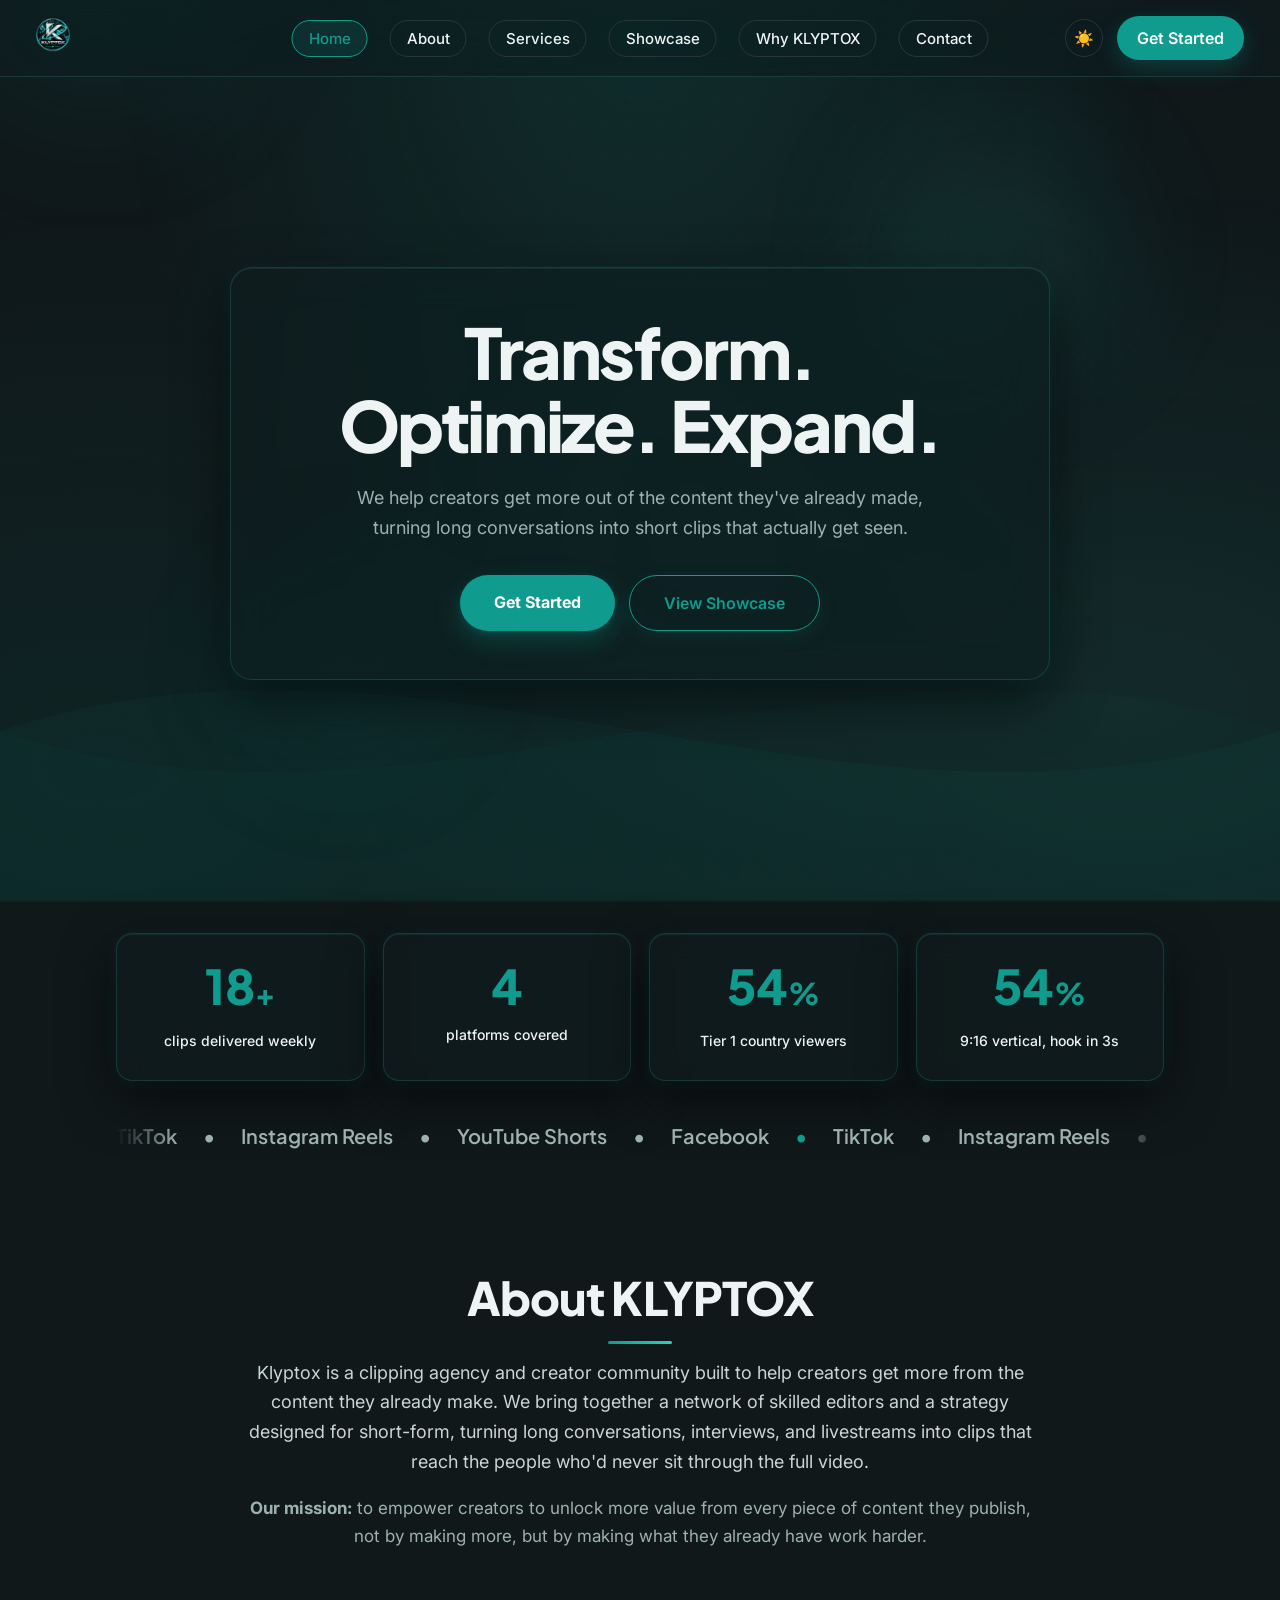
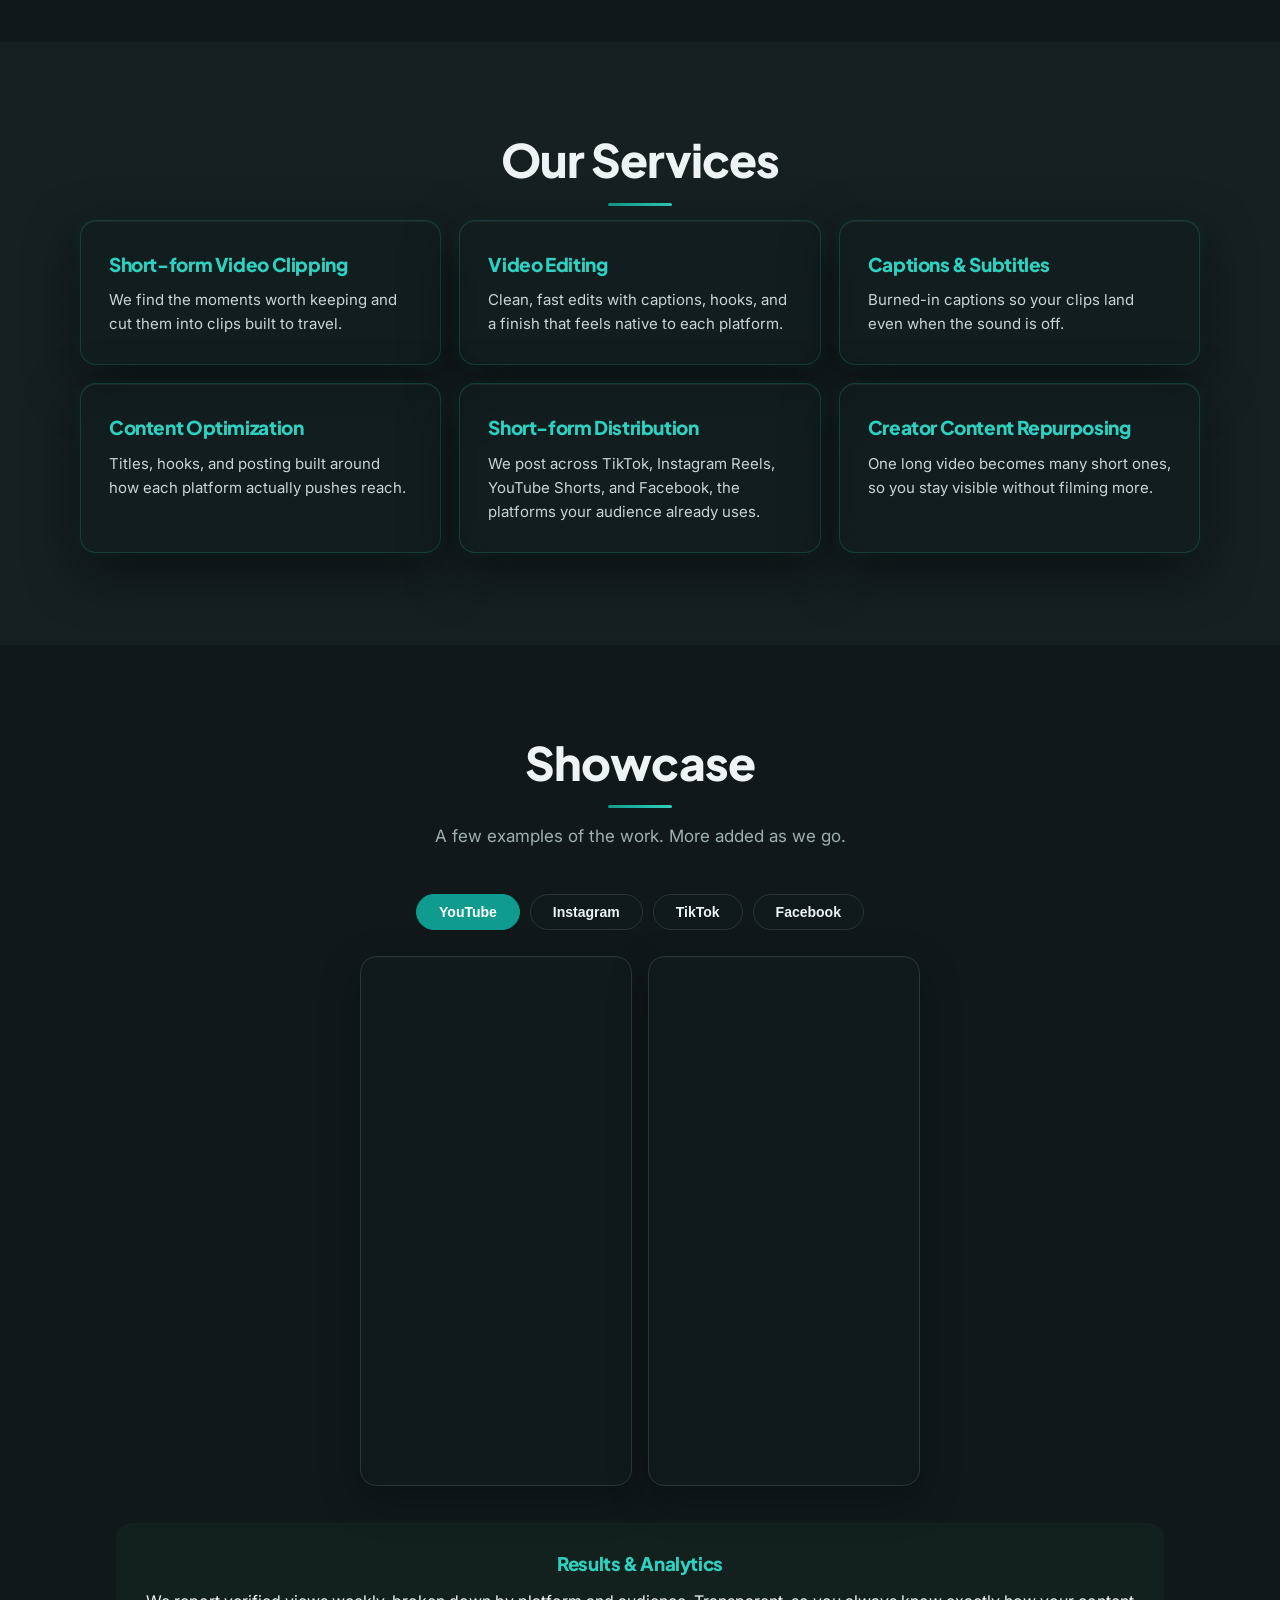
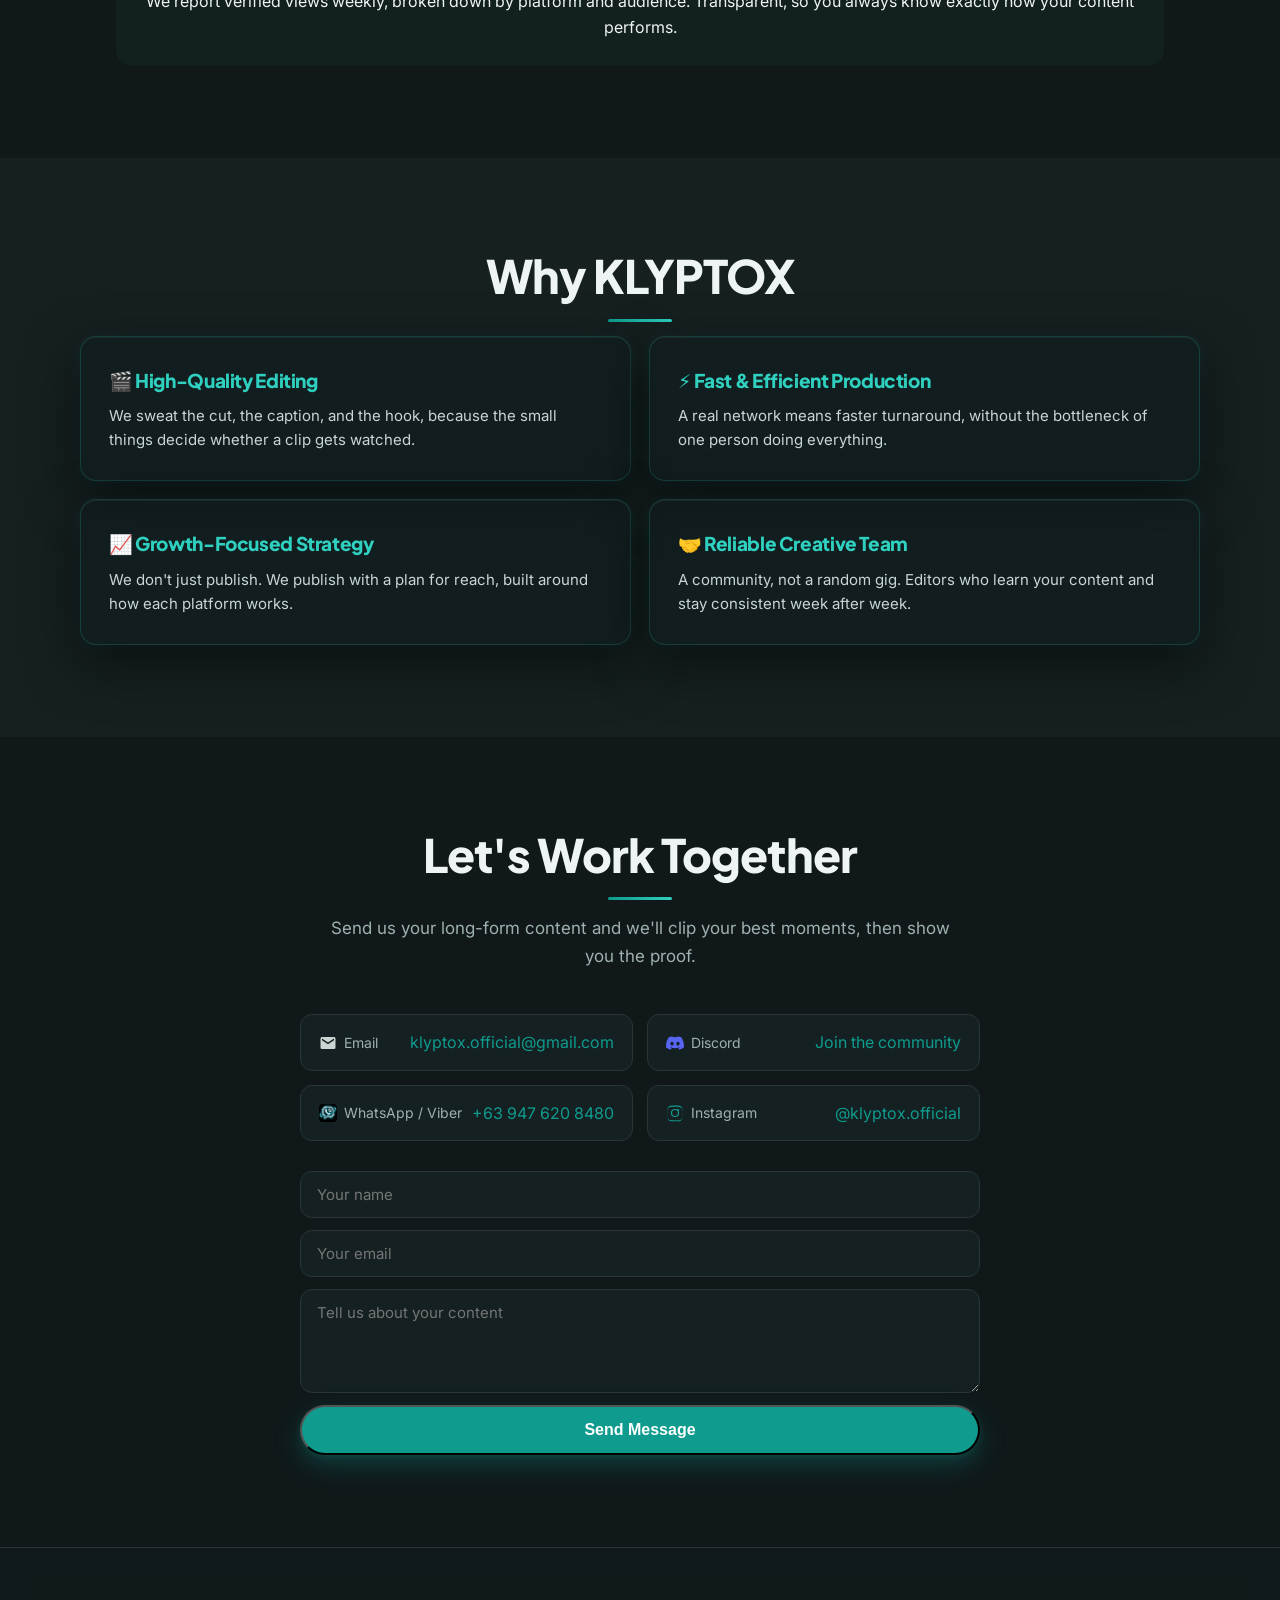
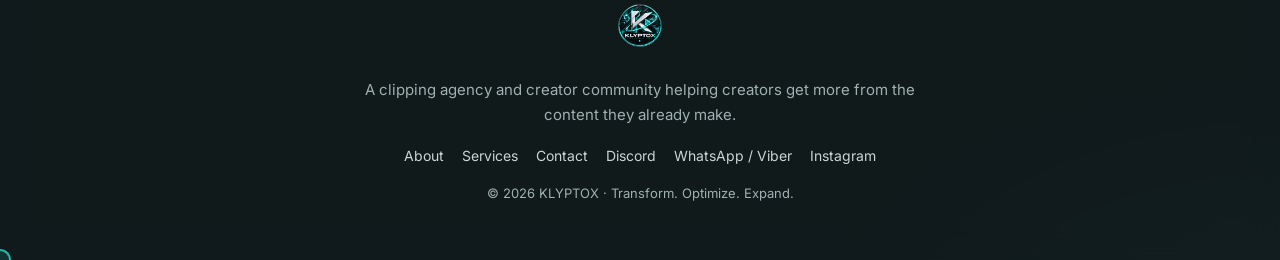
==== commit 8d71c2ae: "WhatsApp/Viber: use provided image icon; remove IG icon from footer" ====
--- a/index.html
+++ b/index.html
@@ -189,7 +189,7 @@
     <div class="contact-grid">
       <div class="contact-item"><span class="ci-icon"><svg class="ci-mail" viewBox="0 0 24 24" aria-label="Email" role="img"><path d="M20 4H4a2 2 0 00-2 2v12a2 2 0 002 2h16a2 2 0 002-2V6a2 2 0 00-2-2zm0 4.4l-8 5.2-8-5.2V6l8 5.2L20 6v2.4z"/></svg> Email</span><a href="mailto:klyptox.official@gmail.com">klyptox.official@gmail.com</a></div>
       <div class="contact-item"><span class="ci-icon"><svg class="ci-dc" viewBox="0 0 24 24" aria-label="Discord" role="img"><path d="M20.32 4.37A19.8 19.8 0 0015.4 2.9a.07.07 0 00-.08.04c-.21.37-.44.86-.6 1.25a18.27 18.27 0 00-5.44 0 12.6 12.6 0 00-.61-1.25.07.07 0 00-.08-.04A19.74 19.74 0 003.7 4.37a.06.06 0 00-.03.03C.53 9.05-.32 13.58.1 18.06a.07.07 0 00.03.05 19.9 19.9 0 005.99 3.04.07.07 0 00.08-.03c.46-.63.87-1.3 1.22-2a.07.07 0 00-.04-.1c-.65-.25-1.27-.55-1.87-.89a.07.07 0 01-.01-.12l.38-.29a.08.08 0 01.08-.01 14.2 14.2 0 0012.06 0 .08.08 0 01.08.01l.38.3a.07.07 0 01-.01.12c-.6.34-1.22.64-1.87.89a.07.07 0 00-.04.09c.35.7.76 1.37 1.22 2a.07.07 0 00.08.03 19.84 19.84 0 006-3.04.07.07 0 00.03-.05c.5-5.18-.84-9.68-3.55-13.66a.05.05 0 00-.03-.03zM8.02 15.33c-1.18 0-2.15-1.09-2.15-2.42 0-1.34.95-2.43 2.15-2.43 1.2 0 2.17 1.1 2.15 2.43 0 1.33-.95 2.42-2.15 2.42zm7.96 0c-1.18 0-2.15-1.09-2.15-2.42 0-1.34.95-2.43 2.15-2.43 1.2 0 2.17 1.1 2.15 2.43 0 1.33-.95 2.42-2.15 2.42z"/></svg> Discord</span><a href="https://discord.gg/M2Y7PZHY" target="_blank" rel="noopener">Join the community</a></div>
-      <div class="contact-item"><span class="ci-icon"><svg class="ci-wa" viewBox="0 0 24 24" aria-label="WhatsApp" role="img"><path d="M17.47 14.38c-.3-.15-1.76-.87-2.04-.97-.27-.1-.47-.15-.67.15-.2.3-.77.97-.94 1.17-.17.2-.35.22-.65.07-.3-.15-1.26-.46-2.4-1.48-.89-.79-1.49-1.77-1.66-2.07-.17-.3-.02-.46.13-.61.13-.13.3-.35.45-.52.15-.17.2-.3.3-.5.1-.2.05-.37-.02-.52-.08-.15-.67-1.6-.91-2.2-.24-.58-.49-.5-.67-.51l-.57-.01c-.2 0-.52.07-.8.37-.27.3-1.04 1.02-1.04 2.48 0 1.46 1.06 2.87 1.21 3.07.15.2 2.1 3.2 5.08 4.49.71.3 1.26.49 1.69.62.71.23 1.36.2 1.87.12.57-.08 1.76-.72 2.01-1.41.25-.69.25-1.29.17-1.41-.07-.12-.27-.19-.57-.34zM12.01 2.01c-5.5 0-9.99 4.48-9.99 9.99 0 1.77.46 3.49 1.34 5.01L2 22l5.1-1.33a9.95 9.95 0 004.91 1.25h.01c5.5 0 9.99-4.48 9.99-9.99 0-2.66-1.03-5.16-2.91-7.04A9.93 9.93 0 0012.01 2.01z"/></svg><svg class="ci-viber" viewBox="0 0 24 24" aria-label="Viber" role="img"><path d="M18.5 3.2A9.6 9.6 0 0012 1.1c-1.6 0-3.2.4-4.6 1.2A9.4 9.4 0 003.2 5.5 9.3 9.3 0 001.1 12c0 1.6.4 3.2 1.2 4.6A9.3 9.3 0 005.5 20.8L3.8 22.5l1.7-1.7a9.4 9.4 0 004.6 1.2c1.6 0 3.2-.4 4.6-1.2a9.3 9.3 0 003.2-3.2A9.3 9.3 0 0022.9 12c0-1.6-.4-3.2-1.2-4.6a9.4 9.4 0 00-3.2-3.2zM12 3.3c2.1 0 4.1.8 5.6 2.3S20 9.9 20 12s-.8 4.1-2.3 5.6S14.1 20 12 20c-1 0-2-.2-2.9-.7L5.7 21l1.1-3.3a8.9 8.9 0 01-2.9-2.9L.6 15.9A8.9 8.9 0 013.3 12c0-2.1.8-4.1 2.3-5.6S9.9 4 12 4z"/></svg> WhatsApp / Viber</span><a href="https://wa.me/639476208480">+63 947 620 8480</a></div>
+      <div class="contact-item"><span class="ci-icon"><img src="assets/whatsapp-viber.png" alt="WhatsApp / Viber" class="ci-img" /> WhatsApp / Viber</span><a href="https://wa.me/639476208480">+63 947 620 8480</a></div>
       <div class="contact-item"><span class="ci-icon"><svg class="ci-ig" viewBox="0 0 24 24" aria-label="Instagram" role="img"><path d="M12 2.16c3.2 0 3.58.01 4.85.07 1.17.05 1.8.25 2.23.41.56.22.96.48 1.38.9.42.42.68.82.9 1.38.16.42.36 1.06.41 2.23.06 1.27.07 1.65.07 4.85s-.01 3.58-.07 4.85c-.05 1.17-.25 1.8-.41 2.23-.22.56-.48.96-.9 1.38-.42.42-.82.68-1.38.9-.42.16-1.06.36-2.23.41-1.27.06-1.65.07-4.85.07s-3.58-.01-4.85-.07c-1.17-.05-1.8-.25-2.23-.41-.56-.22-.96-.48-1.38-.9-.42-.42-.68-.82-.9-1.38-.16-.42-.36-1.06-.41-2.23C2.17 15.58 2.16 15.2 2.16 12s.01-3.58.07-4.85c.05-1.17.25-1.8.41-2.23.22-.56.48-.96.9-1.38.42-.42.82-.68 1.38-.9.42-.16 1.06-.36 2.23-.41C8.42 2.17 8.8 2.16 12 2.16zm0 1.62c-3.15 0-3.52.01-4.76.07-1.15.05-1.77.24-2.19.41-.55.21-.94.47-1.35.88-.41.41-.67.8-.88 1.35-.17.42-.36 1.04-.41 2.19-.06 1.24-.07 1.61-.07 4.76s.01 3.52.07 4.76c.05 1.15.24 1.77.41 2.19.21.55.47.94.88 1.35.41.41.8.67 1.35.88.42.17 1.04.36 2.19.41 1.24.06 1.61.07 4.76.07s3.52-.01 4.76-.07c1.15-.05 1.77-.24 2.19-.41.55-.21.94-.47 1.35-.88.41-.41.67-.8.88-1.35.17-.42.36-1.04.41-2.19.06-1.24.07-1.61.07-4.76s-.01-3.52-.07-4.76c-.05-1.15-.24-1.77-.41-2.19-.21-.55-.47-.94-.88-1.35-.41-.41-.8-.67-1.35-.88-.42-.17-1.04-.36-2.19-.41-1.24-.06-1.61-.07-4.76-.07zm0 2.76a5.46 5.46 0 110 10.92 5.46 5.46 0 010-10.92zm0 1.62a3.84 3.84 0 100 7.68 3.84 3.84 0 000-7.68zm5.65-.2a1.28 1.28 0 11-2.56 0 1.28 1.28 0 012.56 0z"/></svg> Instagram</span><a href="https://instagram.com/klyptox.official" target="_blank" rel="noopener">@klyptox.official</a></div>
     </div>
     <form class="contact-form" action="https://formspree.io/f/xaeywvwb" method="POST">
@@ -210,7 +210,7 @@
       <a href="#contact">Contact</a>
       <a href="https://discord.gg/M2Y7PZHY">Discord</a>
       <a href="https://wa.me/639476208480">WhatsApp / Viber</a>
-      <a href="https://instagram.com/klyptox.official" target="_blank" rel="noopener"><svg class="ci-ig" viewBox="0 0 24 24" aria-label="Instagram" role="img"><path d="M12 2.16c3.2 0 3.58.01 4.85.07 1.17.05 1.8.25 2.23.41.56.22.96.48 1.38.9.42.42.68.82.9 1.38.16.42.36 1.06.41 2.23.06 1.27.07 1.65.07 4.85s-.01 3.58-.07 4.85c-.05 1.17-.25 1.8-.41 2.23-.22.56-.48.96-.9 1.38-.42.42-.82.68-1.38.9-.42.16-1.06.36-2.23.41-1.27.06-1.65.07-4.85.07s-3.58-.01-4.85-.07c-1.17-.05-1.8-.25-2.23-.41-.56-.22-.96-.48-1.38-.9-.42-.42-.68-.82-.9-1.38-.16-.42-.36-1.06-.41-2.23C2.17 15.58 2.16 15.2 2.16 12s.01-3.58.07-4.85c.05-1.17.25-1.8.41-2.23.22-.56.48-.96.9-1.38.42-.42.82-.68 1.38-.9.42-.16 1.06-.36 2.23-.41C8.42 2.17 8.8 2.16 12 2.16zm0 1.62c-3.15 0-3.52.01-4.76.07-1.15.05-1.77.24-2.19.41-.55.21-.94.47-1.35.88-.41.41-.67.8-.88 1.35-.17.42-.36 1.04-.41 2.19-.06 1.24-.07 1.61-.07 4.76s.01 3.52.07 4.76c.05 1.15.24 1.77.41 2.19.21.55.47.94.88 1.35.41.41.8.67 1.35.88.42.17 1.04.36 2.19.41 1.24.06 1.61.07 4.76.07s3.52-.01 4.76-.07c1.15-.05 1.77-.24 2.19-.41.55-.21.94-.47 1.35-.88.41-.41.67-.8.88-1.35.17-.42.36-1.04.41-2.19.06-1.24.07-1.61.07-4.76s-.01-3.52-.07-4.76c-.05-1.15-.24-1.77-.41-2.19-.21-.55-.47-.94-.88-1.35-.41-.41-.8-.67-1.35-.88-.42-.17-1.04-.36-2.19-.41-1.24-.06-1.61-.07-4.76-.07zm0 2.76a5.46 5.46 0 110 10.92 5.46 5.46 0 010-10.92zm0 1.62a3.84 3.84 0 100 7.68 3.84 3.84 0 000-7.68zm5.65-.2a1.28 1.28 0 11-2.56 0 1.28 1.28 0 012.56 0z"/></svg> Instagram</a>
+      <a href="https://instagram.com/klyptox.official" target="_blank" rel="noopener">Instagram</a>
     </div>
     <p class="footer-copy">© 2026 KLYPTOX · Transform. Optimize. Expand.</p>
   </footer>
--- a/styles.css
+++ b/styles.css
@@ -381,7 +381,7 @@
 .ci-dc { width: 18px; height: 18px; fill: #5865F2; flex: 0 0 auto; }
 .ci-mail { width: 18px; height: 18px; fill: var(--text-soft); flex: 0 0 auto; }
 .ci-wa { width: 18px; height: 18px; fill: #25D366; flex: 0 0 auto; }
-.ci-viber { width: 18px; height: 18px; fill: #7360F2; flex: 0 0 auto; }
+.ci-img { width: 18px; height: 18px; object-fit: contain; flex: 0 0 auto; border-radius: 4px; }
 .contact-form { max-width: 680px; margin: 0 auto; display: flex; flex-direction: column; gap: 12px; }
 .contact-form input, .contact-form textarea {
   padding: 13px 16px; border-radius: 12px; border: 1px solid var(--line);
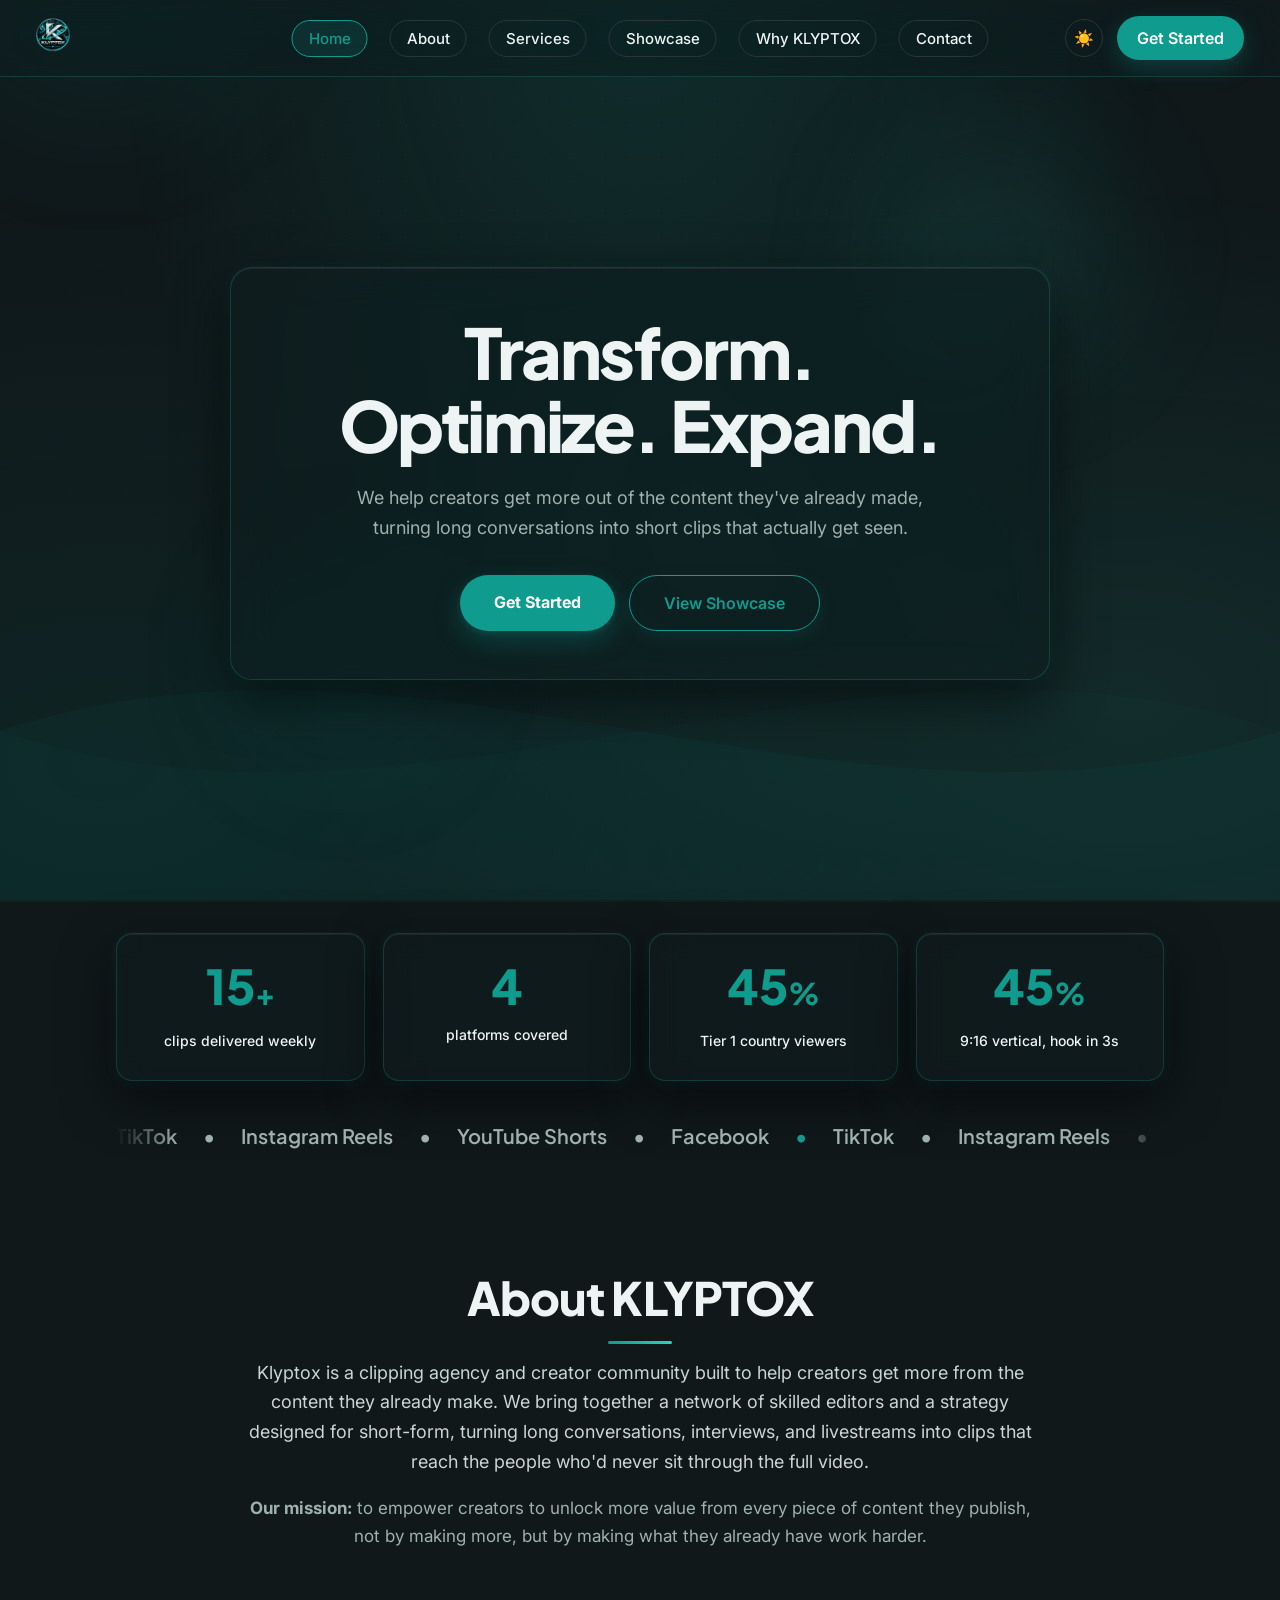
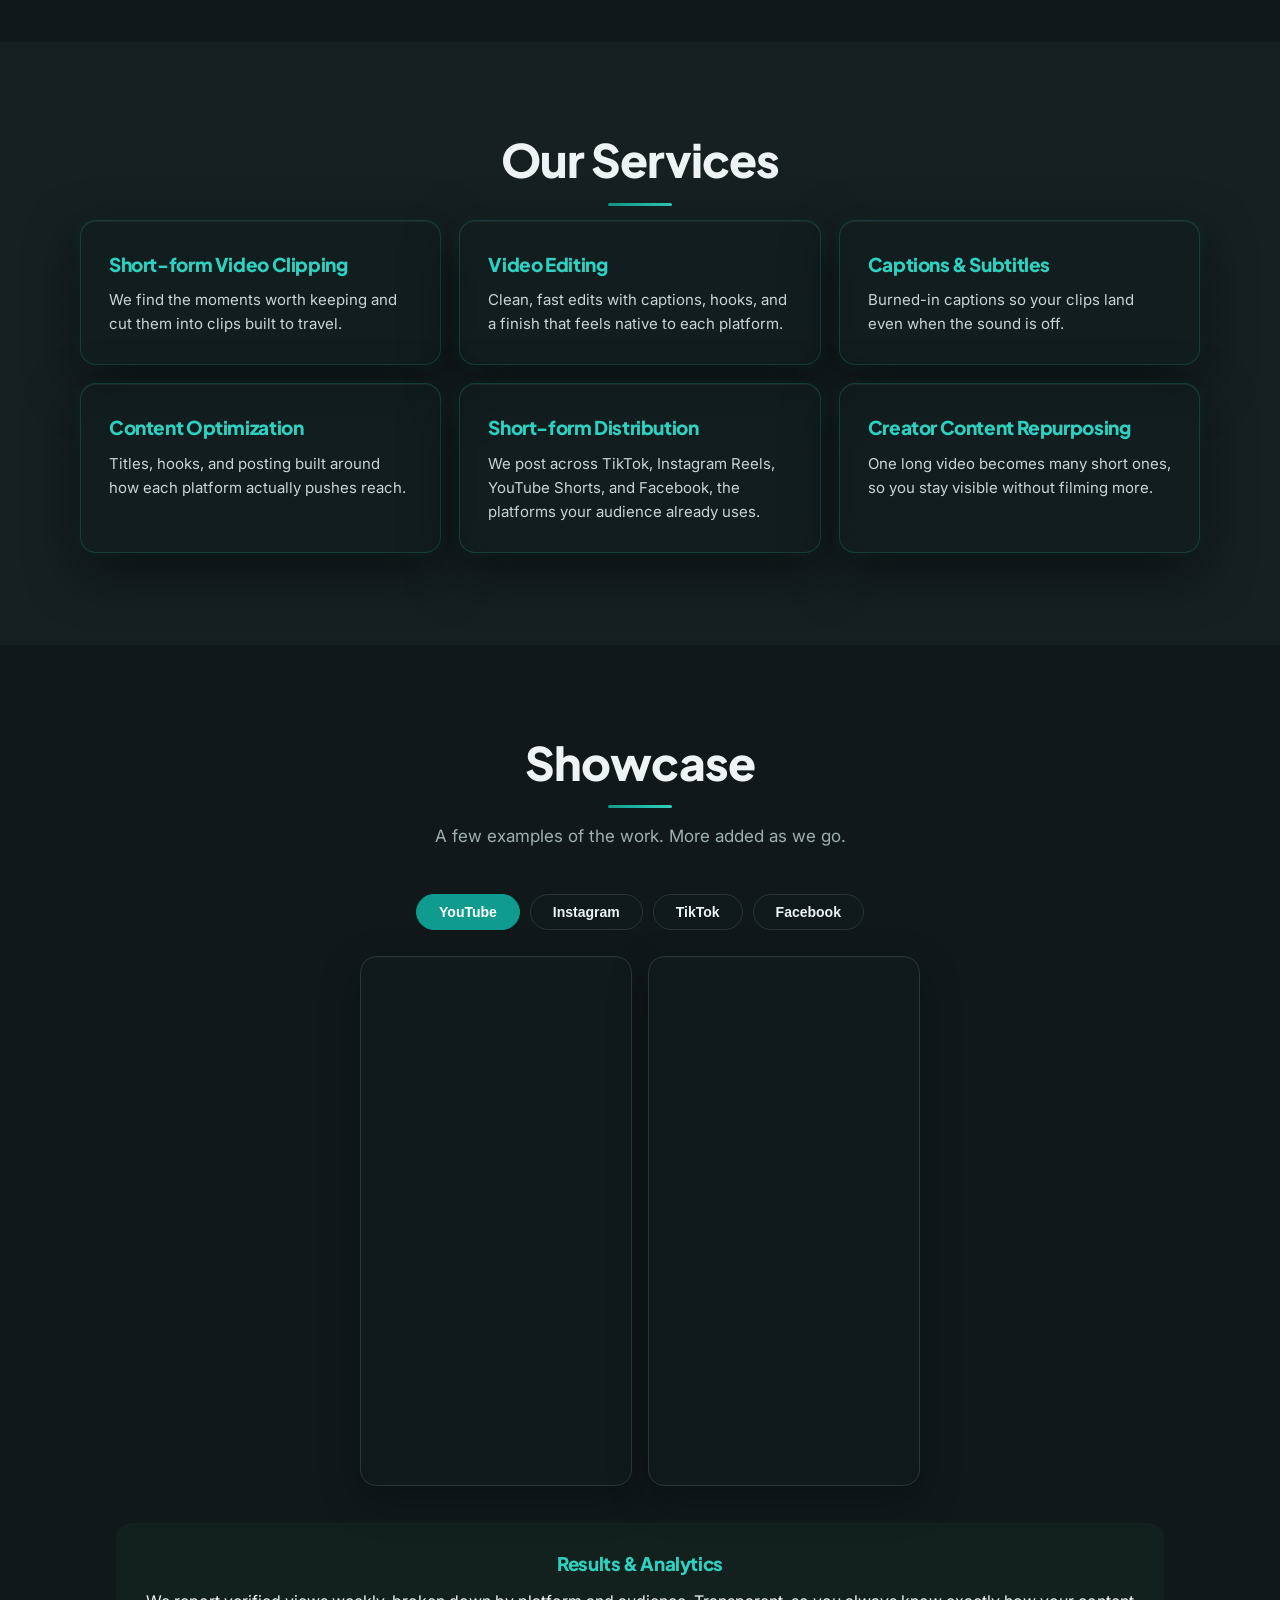
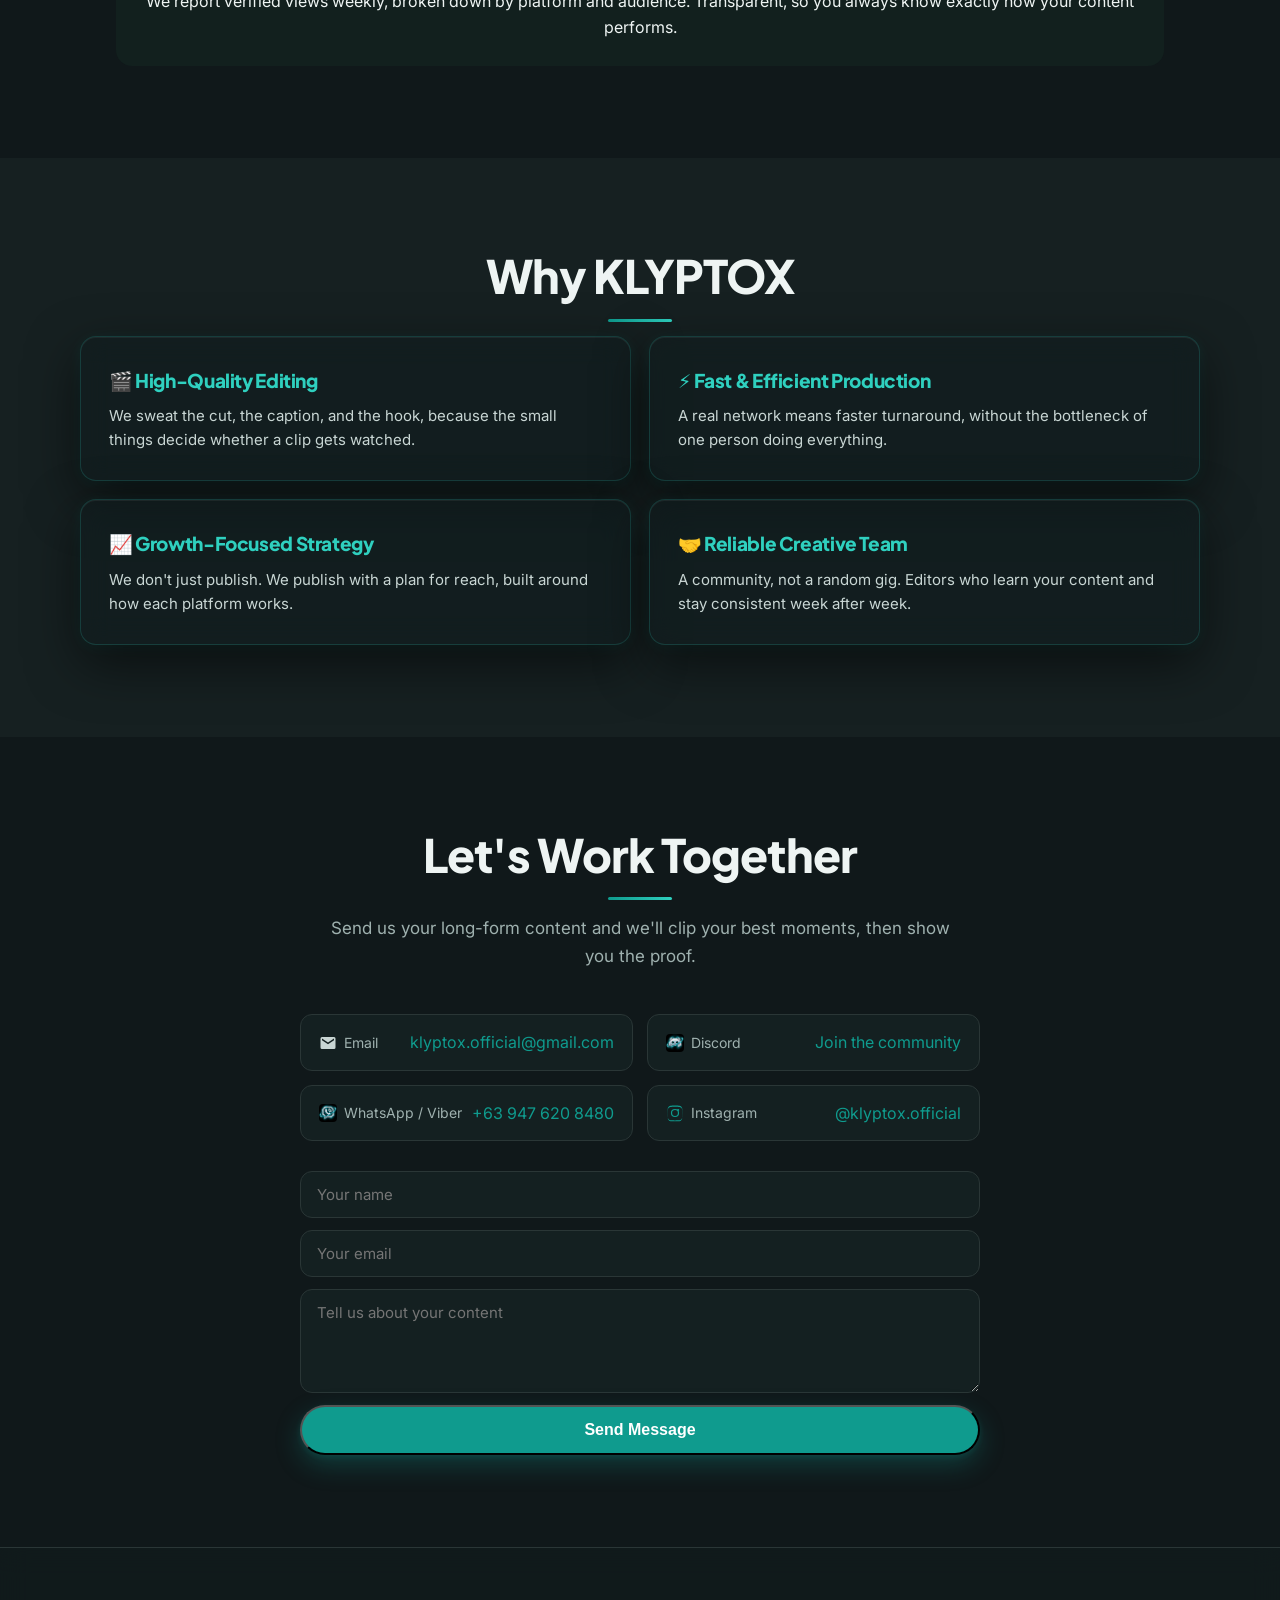
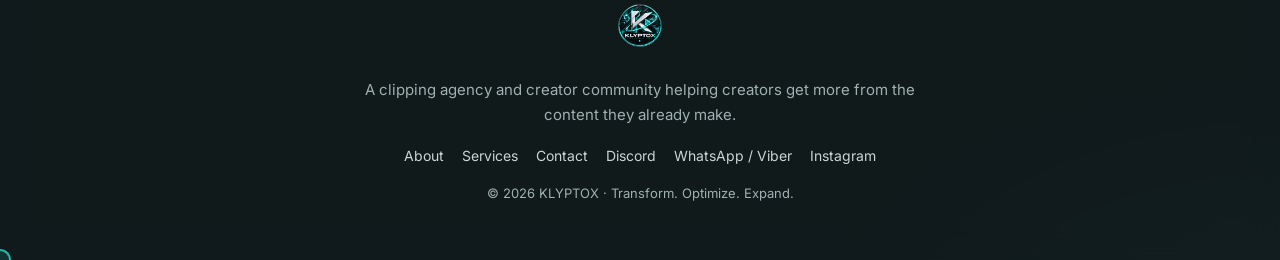
==== commit 4db6ff49: "Discord icon: use provided image (assets/discord.png)" ====
--- a/index.html
+++ b/index.html
@@ -188,7 +188,7 @@
     <p class="section-lead">Send us your long-form content and we'll clip your best moments, then show you the proof.</p>
     <div class="contact-grid">
       <div class="contact-item"><span class="ci-icon"><svg class="ci-mail" viewBox="0 0 24 24" aria-label="Email" role="img"><path d="M20 4H4a2 2 0 00-2 2v12a2 2 0 002 2h16a2 2 0 002-2V6a2 2 0 00-2-2zm0 4.4l-8 5.2-8-5.2V6l8 5.2L20 6v2.4z"/></svg> Email</span><a href="mailto:klyptox.official@gmail.com">klyptox.official@gmail.com</a></div>
-      <div class="contact-item"><span class="ci-icon"><svg class="ci-dc" viewBox="0 0 24 24" aria-label="Discord" role="img"><path d="M20.32 4.37A19.8 19.8 0 0015.4 2.9a.07.07 0 00-.08.04c-.21.37-.44.86-.6 1.25a18.27 18.27 0 00-5.44 0 12.6 12.6 0 00-.61-1.25.07.07 0 00-.08-.04A19.74 19.74 0 003.7 4.37a.06.06 0 00-.03.03C.53 9.05-.32 13.58.1 18.06a.07.07 0 00.03.05 19.9 19.9 0 005.99 3.04.07.07 0 00.08-.03c.46-.63.87-1.3 1.22-2a.07.07 0 00-.04-.1c-.65-.25-1.27-.55-1.87-.89a.07.07 0 01-.01-.12l.38-.29a.08.08 0 01.08-.01 14.2 14.2 0 0012.06 0 .08.08 0 01.08.01l.38.3a.07.07 0 01-.01.12c-.6.34-1.22.64-1.87.89a.07.07 0 00-.04.09c.35.7.76 1.37 1.22 2a.07.07 0 00.08.03 19.84 19.84 0 006-3.04.07.07 0 00.03-.05c.5-5.18-.84-9.68-3.55-13.66a.05.05 0 00-.03-.03zM8.02 15.33c-1.18 0-2.15-1.09-2.15-2.42 0-1.34.95-2.43 2.15-2.43 1.2 0 2.17 1.1 2.15 2.43 0 1.33-.95 2.42-2.15 2.42zm7.96 0c-1.18 0-2.15-1.09-2.15-2.42 0-1.34.95-2.43 2.15-2.43 1.2 0 2.17 1.1 2.15 2.43 0 1.33-.95 2.42-2.15 2.42z"/></svg> Discord</span><a href="https://discord.gg/M2Y7PZHY" target="_blank" rel="noopener">Join the community</a></div>
+      <div class="contact-item"><span class="ci-icon"><img src="assets/discord.png" alt="Discord" class="ci-img" /> Discord</span><a href="https://discord.gg/M2Y7PZHY" target="_blank" rel="noopener">Join the community</a></div>
       <div class="contact-item"><span class="ci-icon"><img src="assets/whatsapp-viber.png" alt="WhatsApp / Viber" class="ci-img" /> WhatsApp / Viber</span><a href="https://wa.me/639476208480">+63 947 620 8480</a></div>
       <div class="contact-item"><span class="ci-icon"><svg class="ci-ig" viewBox="0 0 24 24" aria-label="Instagram" role="img"><path d="M12 2.16c3.2 0 3.58.01 4.85.07 1.17.05 1.8.25 2.23.41.56.22.96.48 1.38.9.42.42.68.82.9 1.38.16.42.36 1.06.41 2.23.06 1.27.07 1.65.07 4.85s-.01 3.58-.07 4.85c-.05 1.17-.25 1.8-.41 2.23-.22.56-.48.96-.9 1.38-.42.42-.82.68-1.38.9-.42.16-1.06.36-2.23.41-1.27.06-1.65.07-4.85.07s-3.58-.01-4.85-.07c-1.17-.05-1.8-.25-2.23-.41-.56-.22-.96-.48-1.38-.9-.42-.42-.68-.82-.9-1.38-.16-.42-.36-1.06-.41-2.23C2.17 15.58 2.16 15.2 2.16 12s.01-3.58.07-4.85c.05-1.17.25-1.8.41-2.23.22-.56.48-.96.9-1.38.42-.42.82-.68 1.38-.9.42-.16 1.06-.36 2.23-.41C8.42 2.17 8.8 2.16 12 2.16zm0 1.62c-3.15 0-3.52.01-4.76.07-1.15.05-1.77.24-2.19.41-.55.21-.94.47-1.35.88-.41.41-.67.8-.88 1.35-.17.42-.36 1.04-.41 2.19-.06 1.24-.07 1.61-.07 4.76s.01 3.52.07 4.76c.05 1.15.24 1.77.41 2.19.21.55.47.94.88 1.35.41.41.8.67 1.35.88.42.17 1.04.36 2.19.41 1.24.06 1.61.07 4.76.07s3.52-.01 4.76-.07c1.15-.05 1.77-.24 2.19-.41.55-.21.94-.47 1.35-.88.41-.41.67-.8.88-1.35.17-.42.36-1.04.41-2.19.06-1.24.07-1.61.07-4.76s-.01-3.52-.07-4.76c-.05-1.15-.24-1.77-.41-2.19-.21-.55-.47-.94-.88-1.35-.41-.41-.8-.67-1.35-.88-.42-.17-1.04-.36-2.19-.41-1.24-.06-1.61-.07-4.76-.07zm0 2.76a5.46 5.46 0 110 10.92 5.46 5.46 0 010-10.92zm0 1.62a3.84 3.84 0 100 7.68 3.84 3.84 0 000-7.68zm5.65-.2a1.28 1.28 0 11-2.56 0 1.28 1.28 0 012.56 0z"/></svg> Instagram</span><a href="https://instagram.com/klyptox.official" target="_blank" rel="noopener">@klyptox.official</a></div>
     </div>
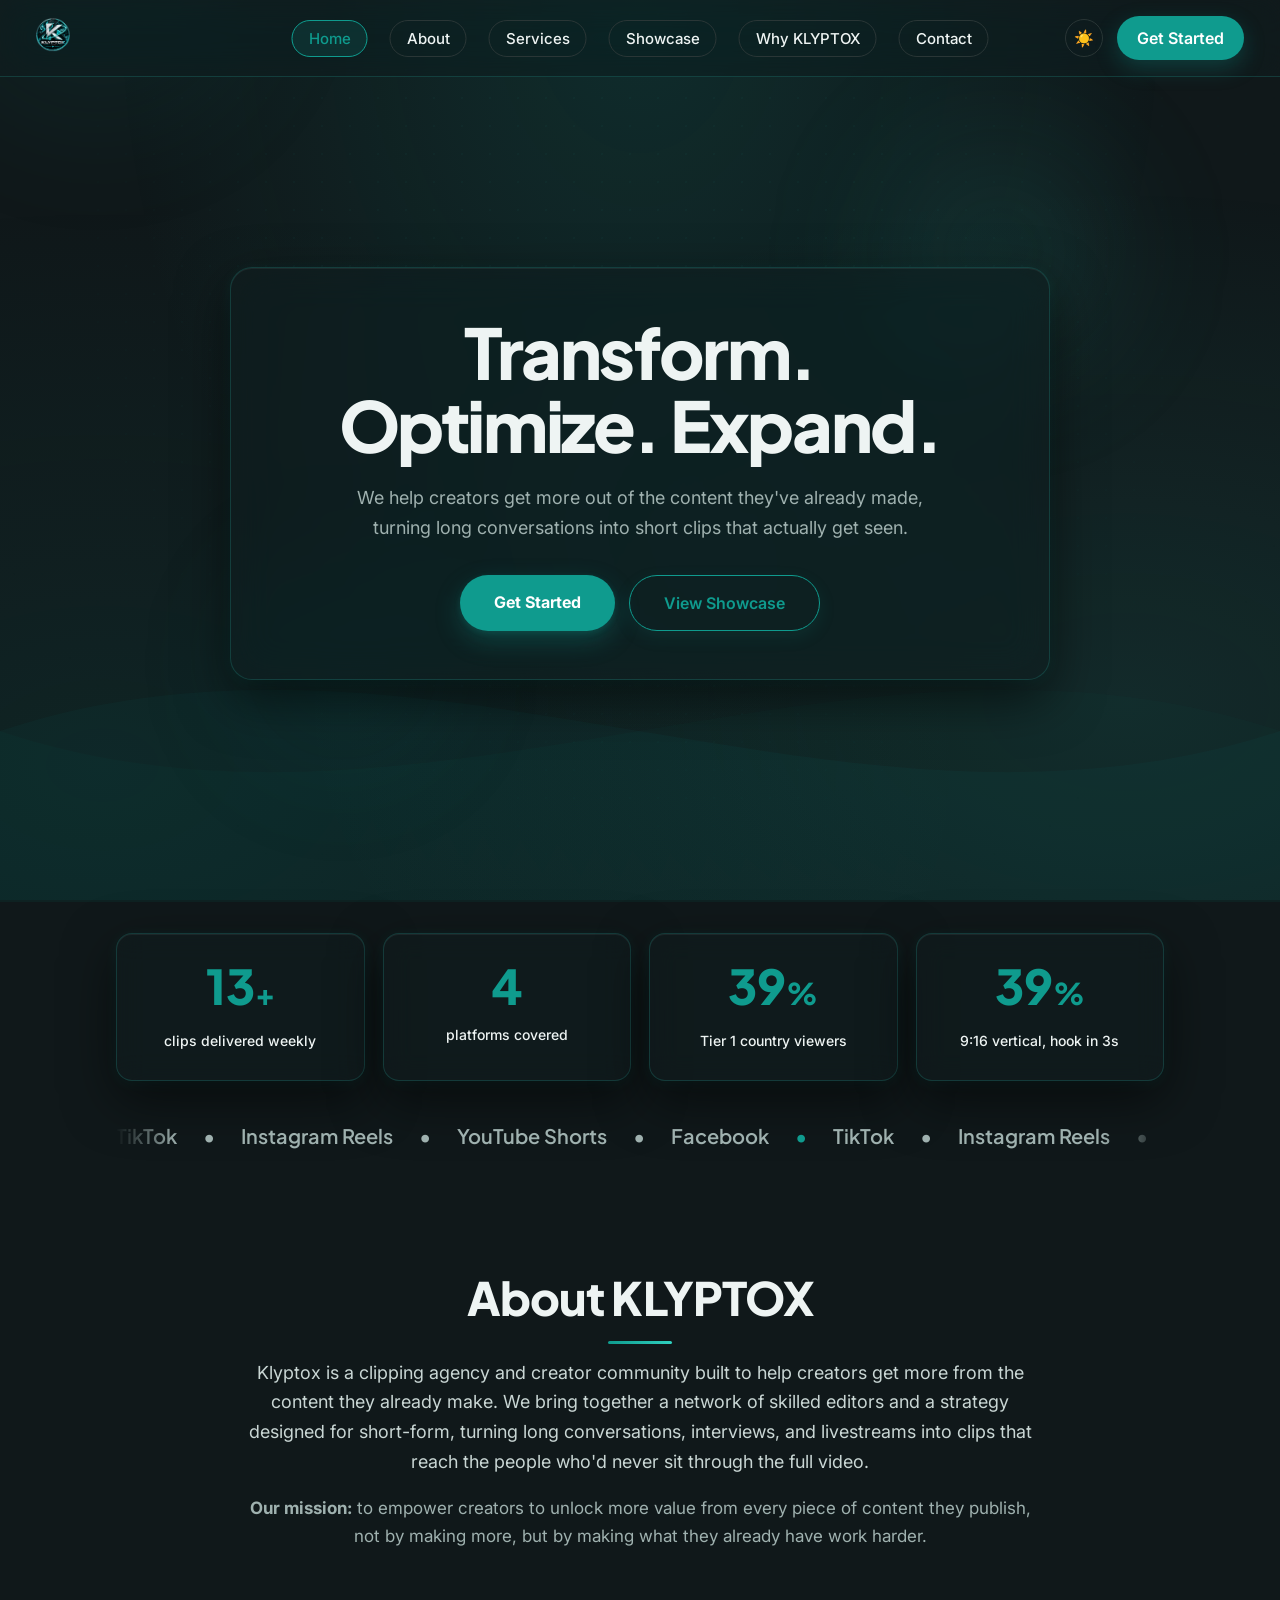
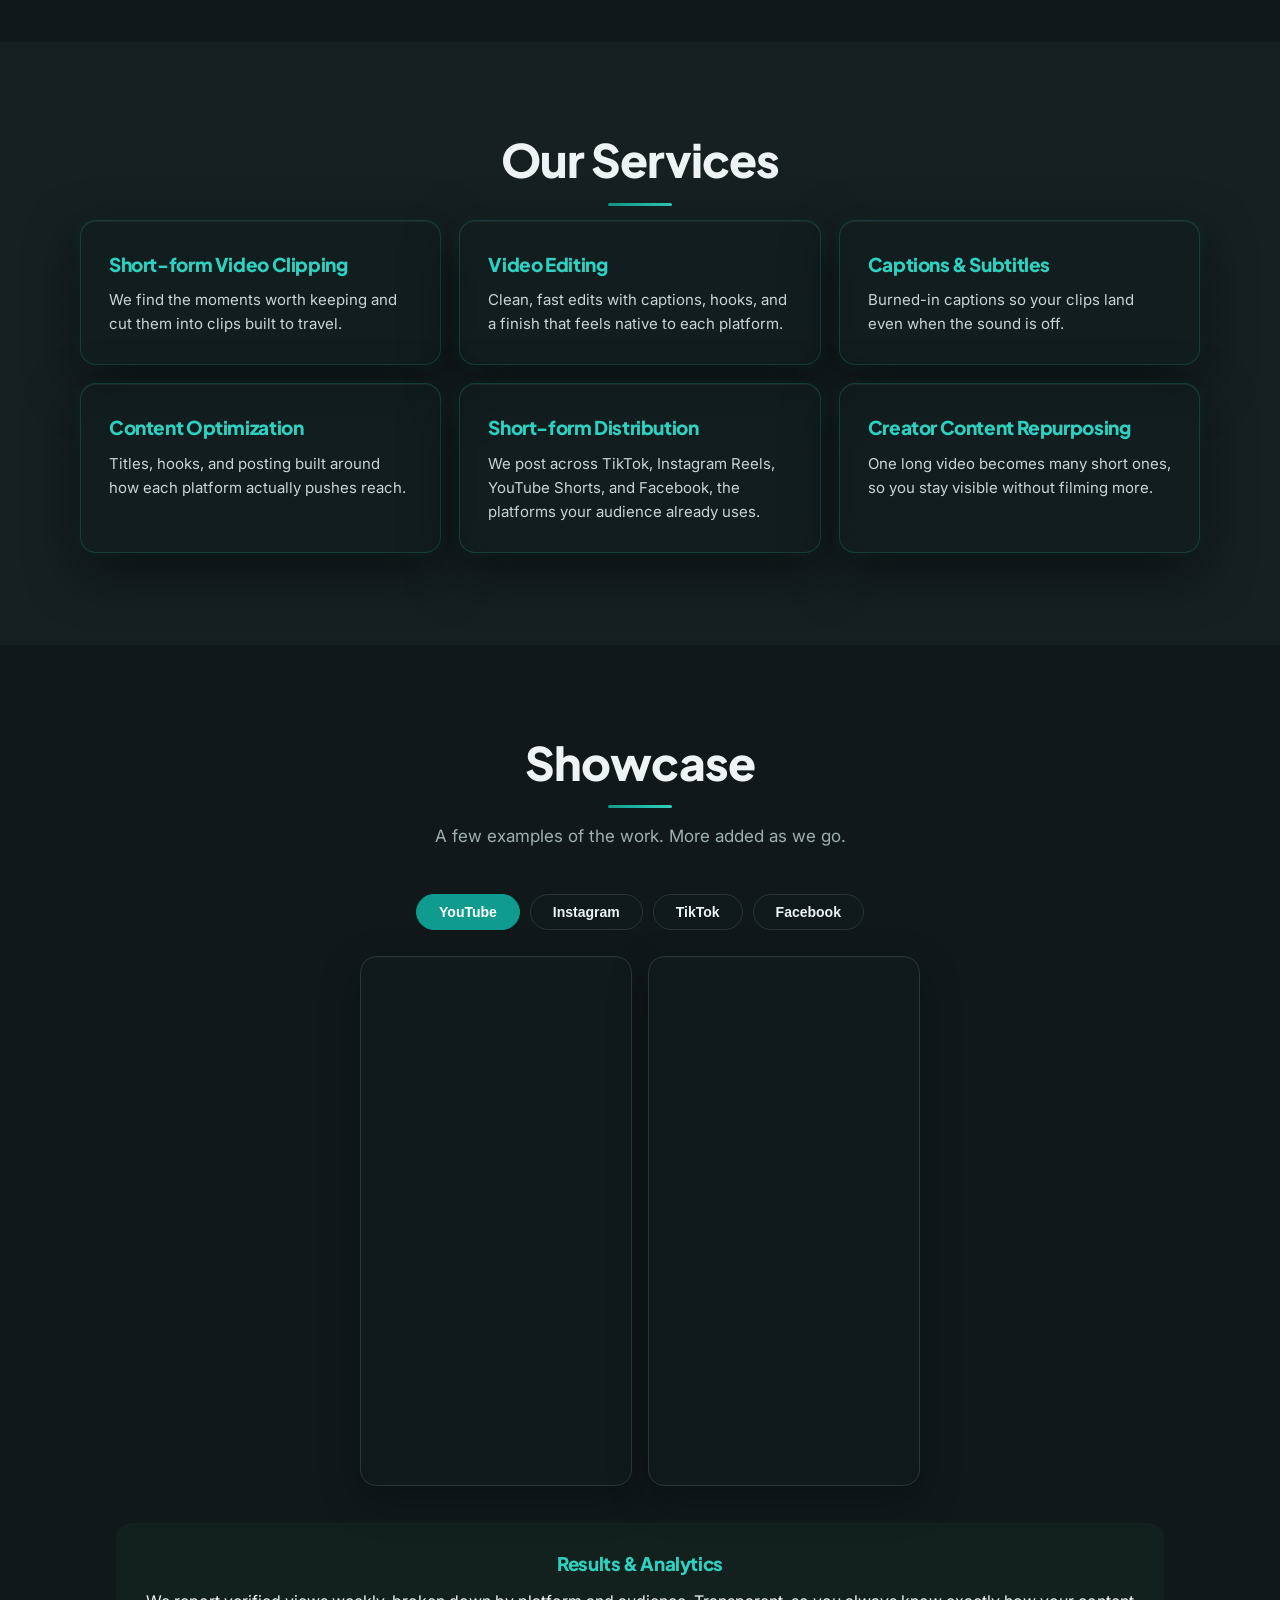
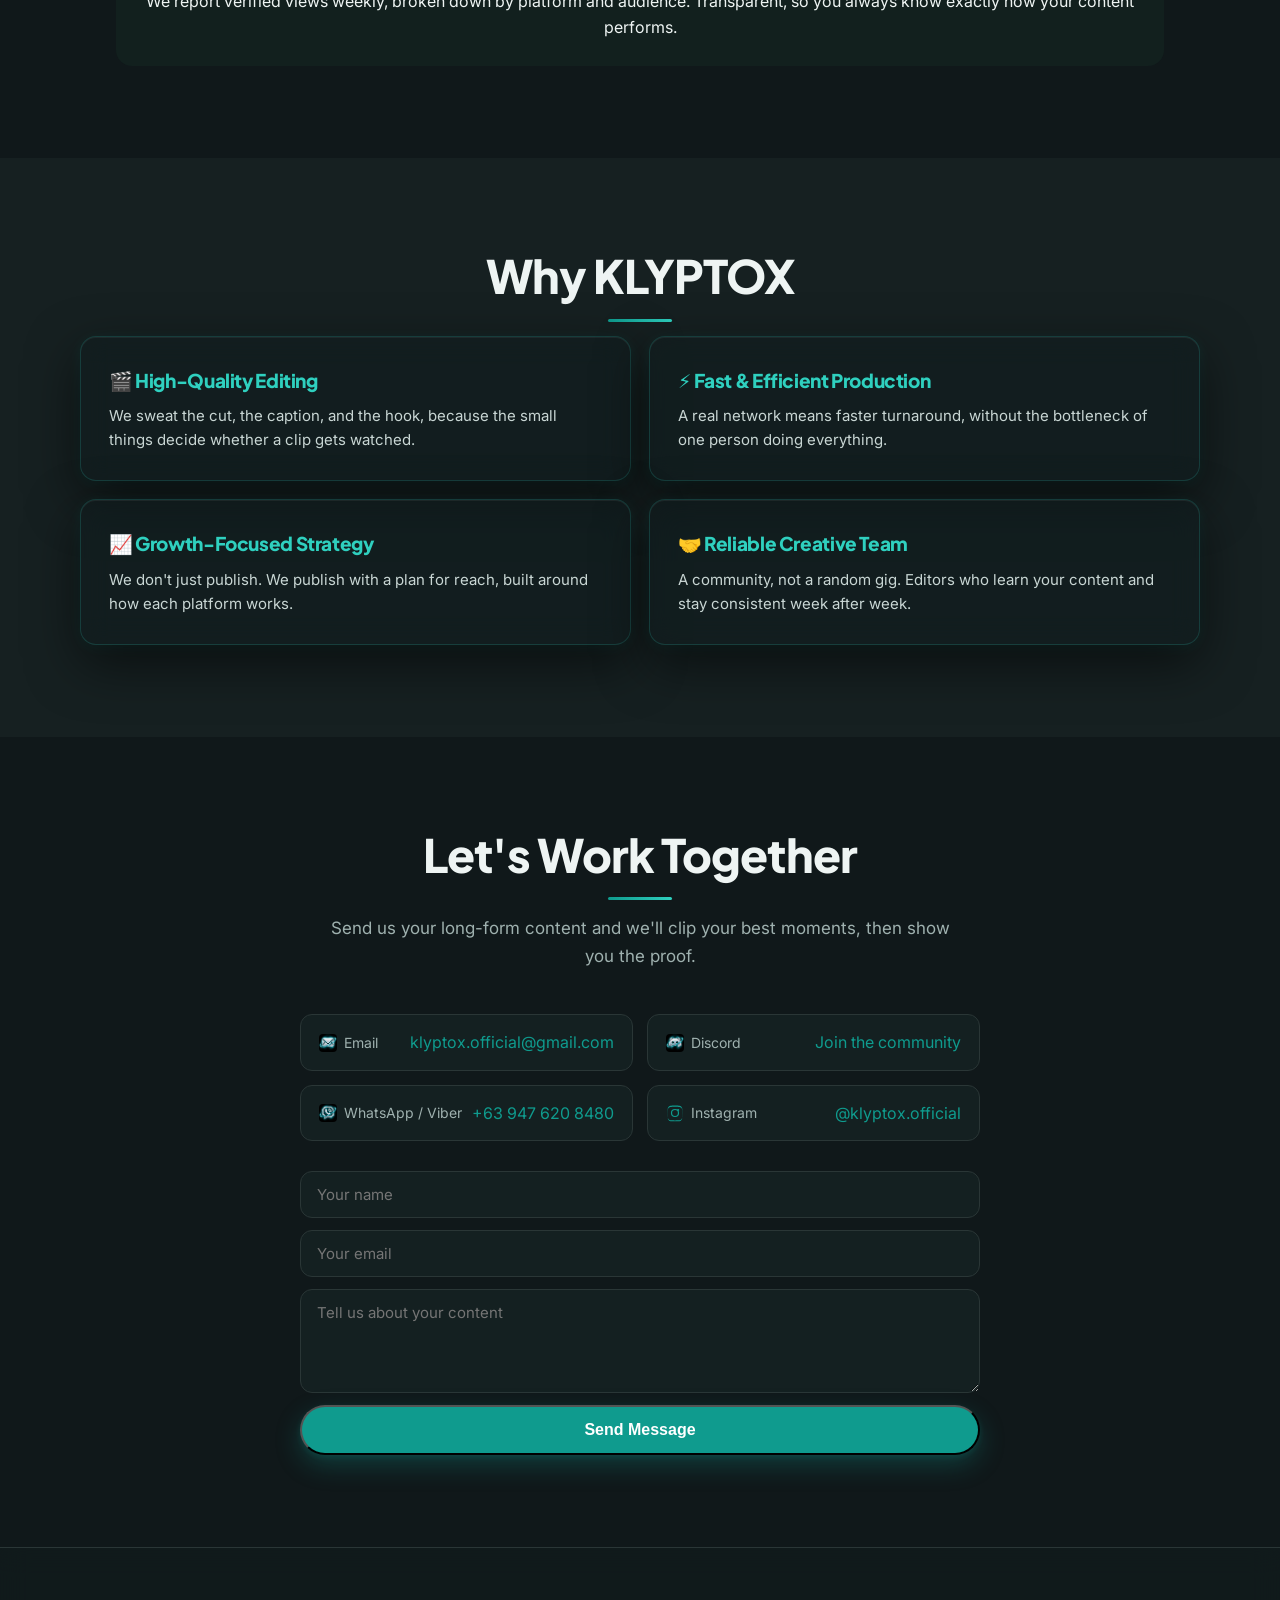
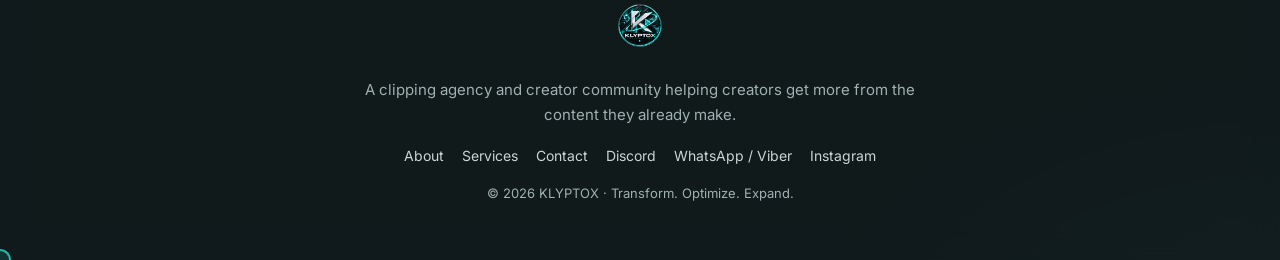
==== commit f25a534b: "Email icon: use provided image (assets/email.png)" ====
--- a/index.html
+++ b/index.html
@@ -187,7 +187,7 @@
     <h2 class="section-title">Let's Work Together</h2>
     <p class="section-lead">Send us your long-form content and we'll clip your best moments, then show you the proof.</p>
     <div class="contact-grid">
-      <div class="contact-item"><span class="ci-icon"><svg class="ci-mail" viewBox="0 0 24 24" aria-label="Email" role="img"><path d="M20 4H4a2 2 0 00-2 2v12a2 2 0 002 2h16a2 2 0 002-2V6a2 2 0 00-2-2zm0 4.4l-8 5.2-8-5.2V6l8 5.2L20 6v2.4z"/></svg> Email</span><a href="mailto:klyptox.official@gmail.com">klyptox.official@gmail.com</a></div>
+      <div class="contact-item"><span class="ci-icon"><img src="assets/email.png" alt="Email" class="ci-img" /> Email</span><a href="mailto:klyptox.official@gmail.com">klyptox.official@gmail.com</a></div>
       <div class="contact-item"><span class="ci-icon"><img src="assets/discord.png" alt="Discord" class="ci-img" /> Discord</span><a href="https://discord.gg/M2Y7PZHY" target="_blank" rel="noopener">Join the community</a></div>
       <div class="contact-item"><span class="ci-icon"><img src="assets/whatsapp-viber.png" alt="WhatsApp / Viber" class="ci-img" /> WhatsApp / Viber</span><a href="https://wa.me/639476208480">+63 947 620 8480</a></div>
       <div class="contact-item"><span class="ci-icon"><svg class="ci-ig" viewBox="0 0 24 24" aria-label="Instagram" role="img"><path d="M12 2.16c3.2 0 3.58.01 4.85.07 1.17.05 1.8.25 2.23.41.56.22.96.48 1.38.9.42.42.68.82.9 1.38.16.42.36 1.06.41 2.23.06 1.27.07 1.65.07 4.85s-.01 3.58-.07 4.85c-.05 1.17-.25 1.8-.41 2.23-.22.56-.48.96-.9 1.38-.42.42-.82.68-1.38.9-.42.16-1.06.36-2.23.41-1.27.06-1.65.07-4.85.07s-3.58-.01-4.85-.07c-1.17-.05-1.8-.25-2.23-.41-.56-.22-.96-.48-1.38-.9-.42-.42-.68-.82-.9-1.38-.16-.42-.36-1.06-.41-2.23C2.17 15.58 2.16 15.2 2.16 12s.01-3.58.07-4.85c.05-1.17.25-1.8.41-2.23.22-.56.48-.96.9-1.38.42-.42.82-.68 1.38-.9.42-.16 1.06-.36 2.23-.41C8.42 2.17 8.8 2.16 12 2.16zm0 1.62c-3.15 0-3.52.01-4.76.07-1.15.05-1.77.24-2.19.41-.55.21-.94.47-1.35.88-.41.41-.67.8-.88 1.35-.17.42-.36 1.04-.41 2.19-.06 1.24-.07 1.61-.07 4.76s.01 3.52.07 4.76c.05 1.15.24 1.77.41 2.19.21.55.47.94.88 1.35.41.41.8.67 1.35.88.42.17 1.04.36 2.19.41 1.24.06 1.61.07 4.76.07s3.52-.01 4.76-.07c1.15-.05 1.77-.24 2.19-.41.55-.21.94-.47 1.35-.88.41-.41.67-.8.88-1.35.17-.42.36-1.04.41-2.19.06-1.24.07-1.61.07-4.76s-.01-3.52-.07-4.76c-.05-1.15-.24-1.77-.41-2.19-.21-.55-.47-.94-.88-1.35-.41-.41-.8-.67-1.35-.88-.42-.17-1.04-.36-2.19-.41-1.24-.06-1.61-.07-4.76-.07zm0 2.76a5.46 5.46 0 110 10.92 5.46 5.46 0 010-10.92zm0 1.62a3.84 3.84 0 100 7.68 3.84 3.84 0 000-7.68zm5.65-.2a1.28 1.28 0 11-2.56 0 1.28 1.28 0 012.56 0z"/></svg> Instagram</span><a href="https://instagram.com/klyptox.official" target="_blank" rel="noopener">@klyptox.official</a></div>
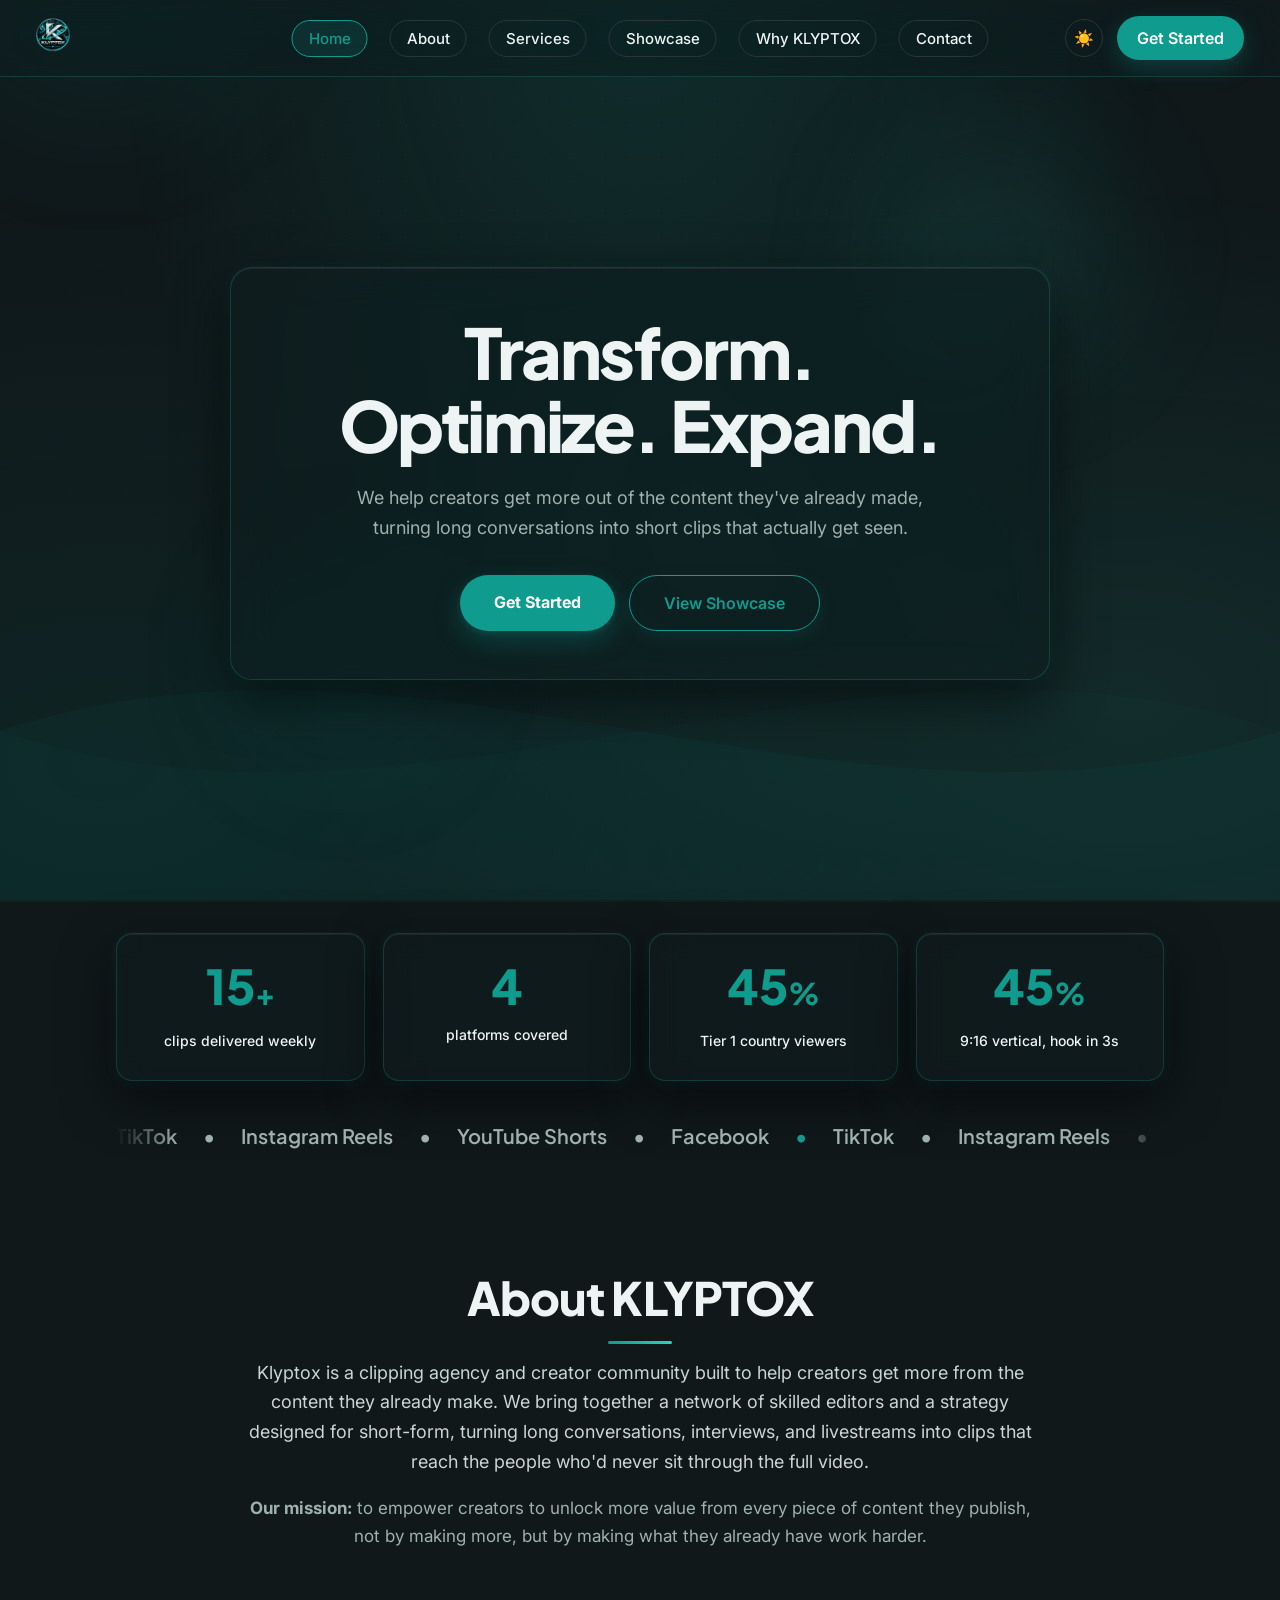
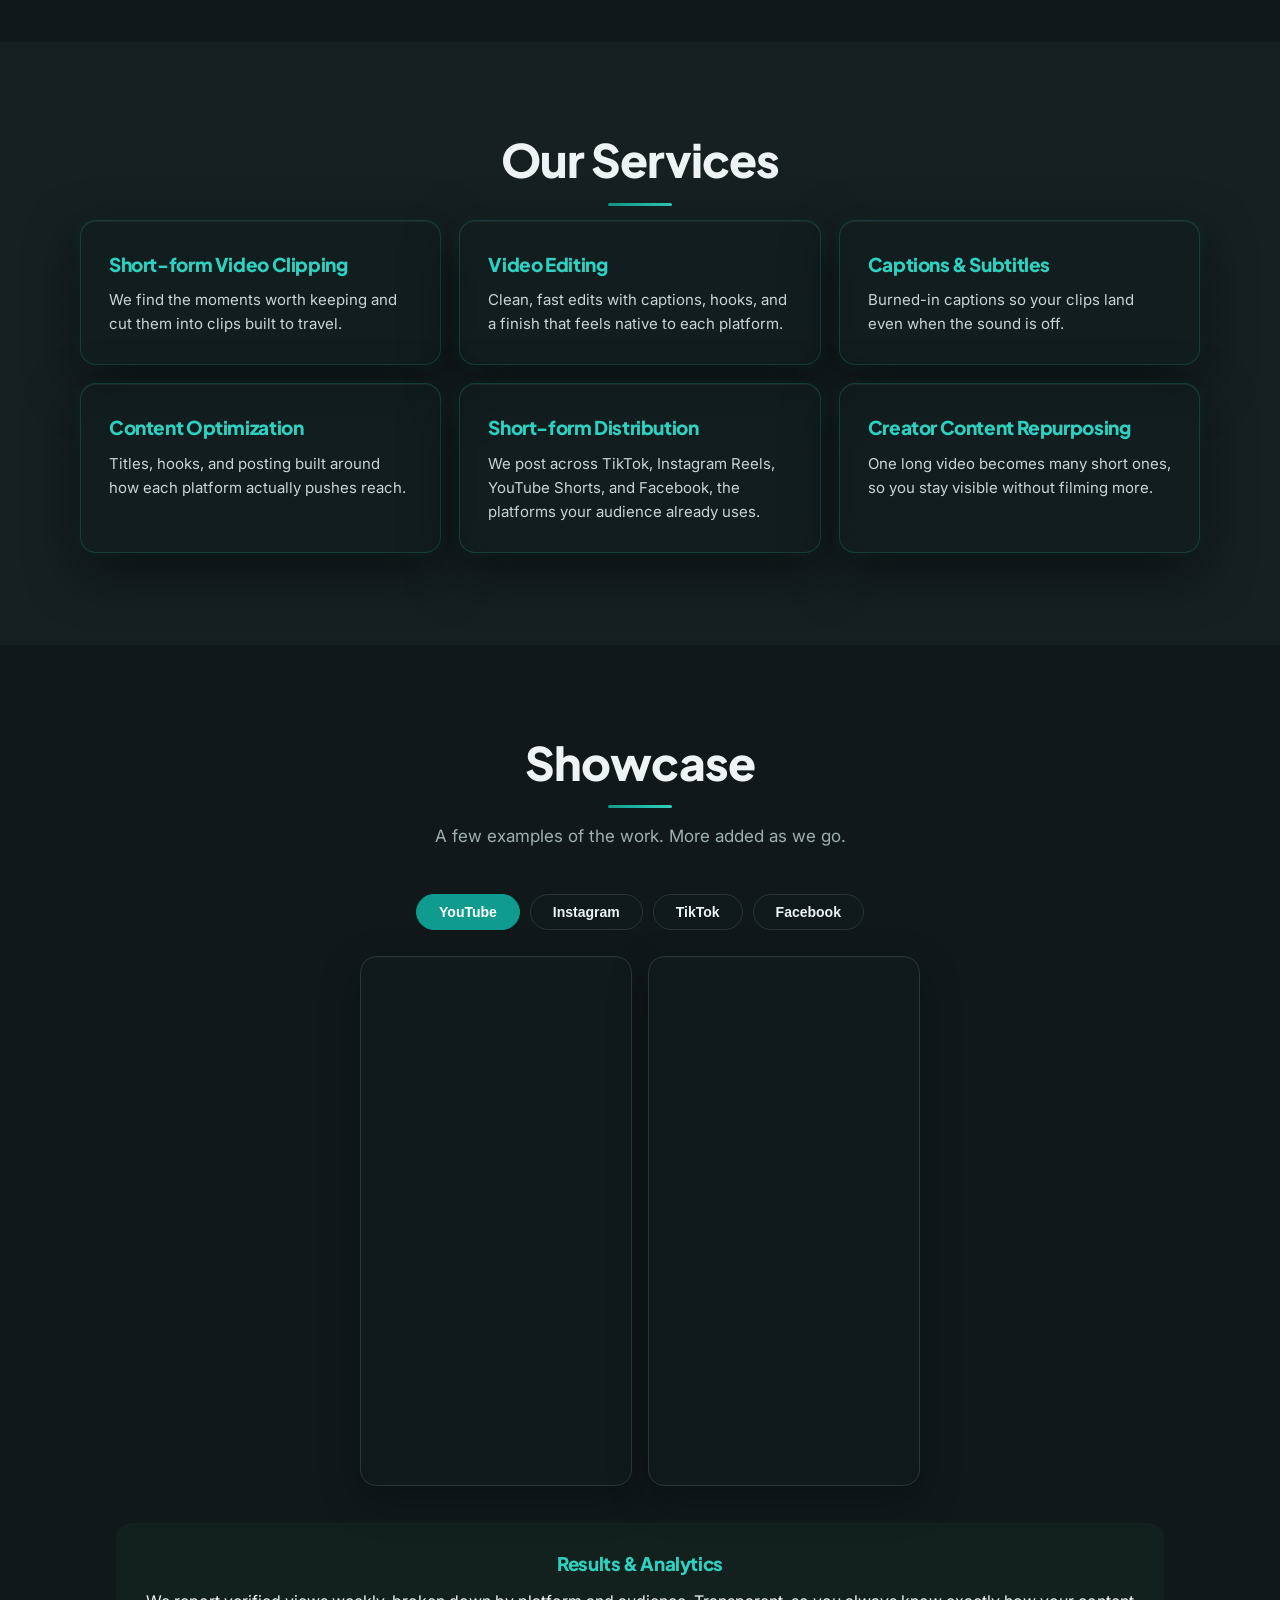
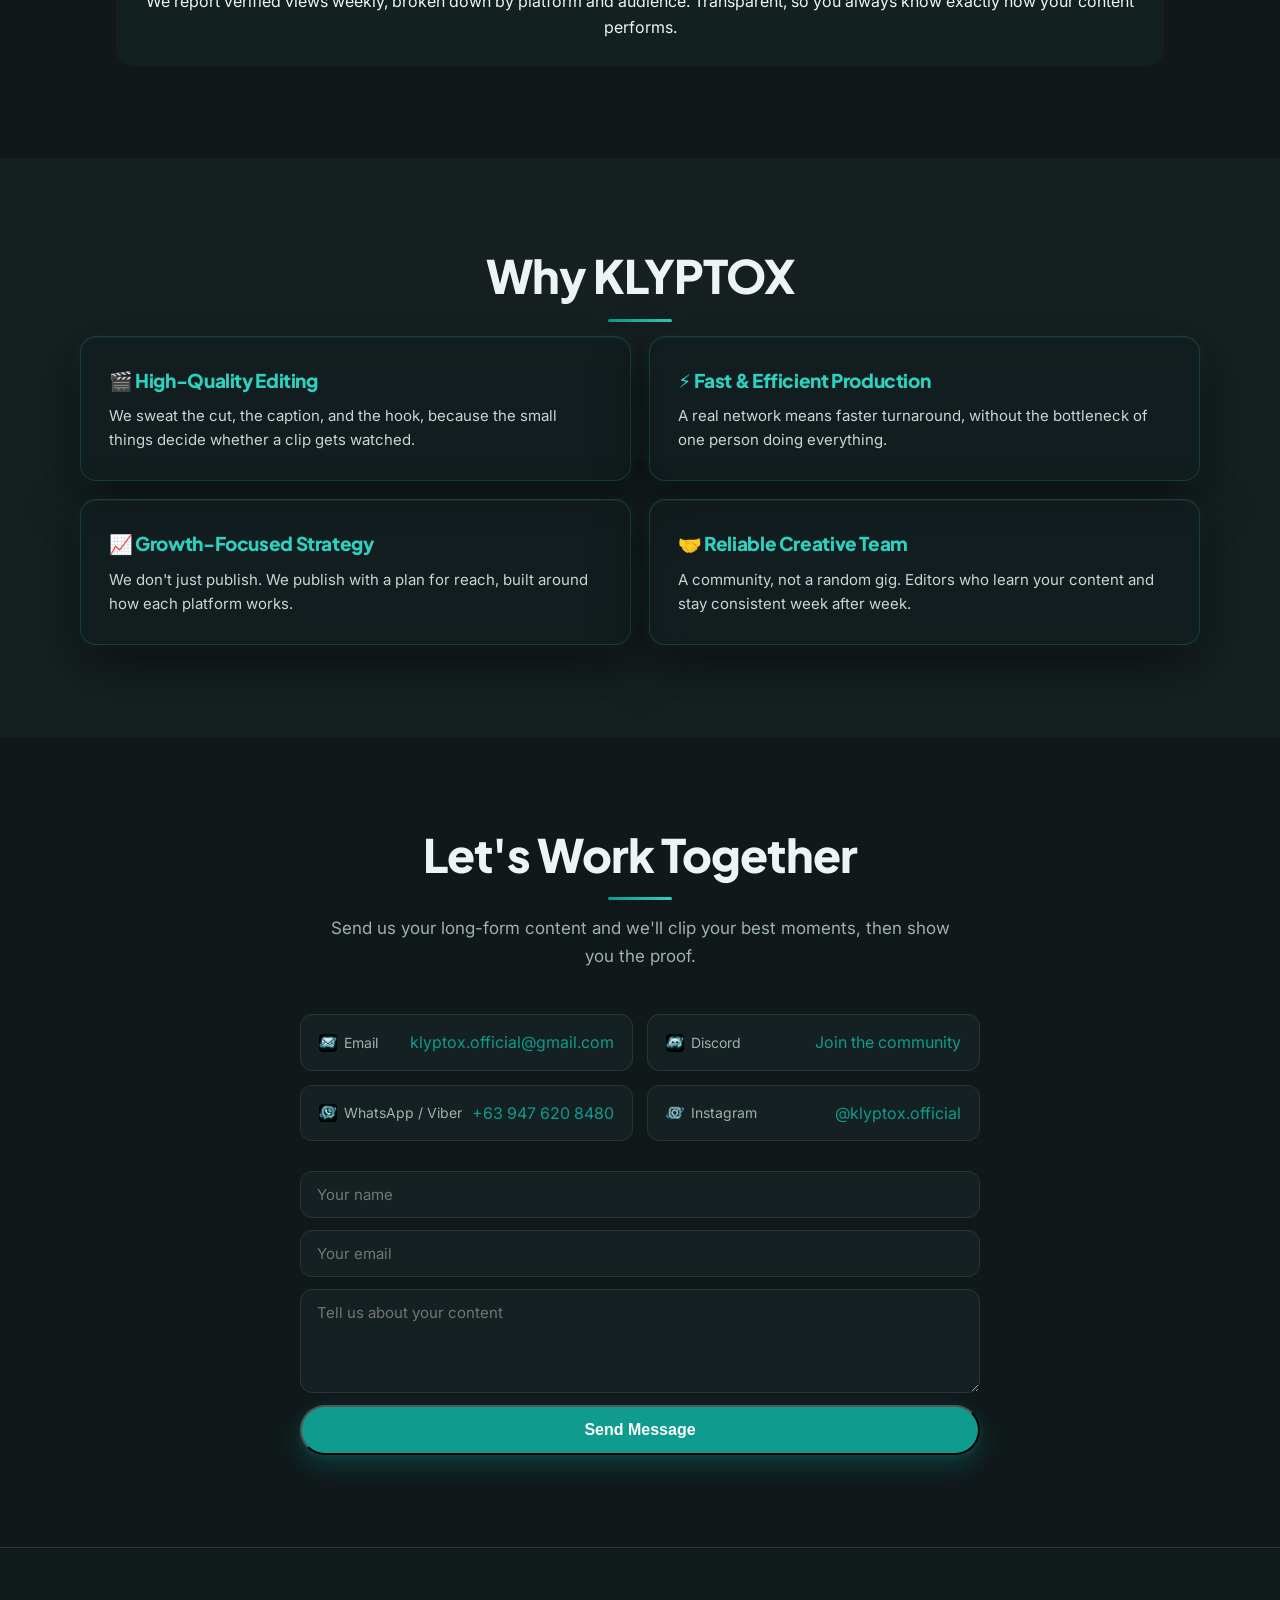
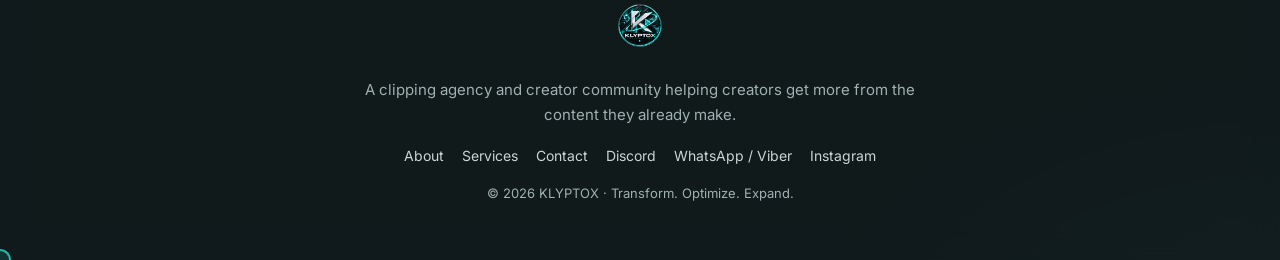
==== commit c59bff59: "Instagram icon: use provided image (assets/instagram.png)" ====
--- a/index.html
+++ b/index.html
@@ -190,7 +190,7 @@
       <div class="contact-item"><span class="ci-icon"><img src="assets/email.png" alt="Email" class="ci-img" /> Email</span><a href="mailto:klyptox.official@gmail.com">klyptox.official@gmail.com</a></div>
       <div class="contact-item"><span class="ci-icon"><img src="assets/discord.png" alt="Discord" class="ci-img" /> Discord</span><a href="https://discord.gg/M2Y7PZHY" target="_blank" rel="noopener">Join the community</a></div>
       <div class="contact-item"><span class="ci-icon"><img src="assets/whatsapp-viber.png" alt="WhatsApp / Viber" class="ci-img" /> WhatsApp / Viber</span><a href="https://wa.me/639476208480">+63 947 620 8480</a></div>
-      <div class="contact-item"><span class="ci-icon"><svg class="ci-ig" viewBox="0 0 24 24" aria-label="Instagram" role="img"><path d="M12 2.16c3.2 0 3.58.01 4.85.07 1.17.05 1.8.25 2.23.41.56.22.96.48 1.38.9.42.42.68.82.9 1.38.16.42.36 1.06.41 2.23.06 1.27.07 1.65.07 4.85s-.01 3.58-.07 4.85c-.05 1.17-.25 1.8-.41 2.23-.22.56-.48.96-.9 1.38-.42.42-.82.68-1.38.9-.42.16-1.06.36-2.23.41-1.27.06-1.65.07-4.85.07s-3.58-.01-4.85-.07c-1.17-.05-1.8-.25-2.23-.41-.56-.22-.96-.48-1.38-.9-.42-.42-.68-.82-.9-1.38-.16-.42-.36-1.06-.41-2.23C2.17 15.58 2.16 15.2 2.16 12s.01-3.58.07-4.85c.05-1.17.25-1.8.41-2.23.22-.56.48-.96.9-1.38.42-.42.82-.68 1.38-.9.42-.16 1.06-.36 2.23-.41C8.42 2.17 8.8 2.16 12 2.16zm0 1.62c-3.15 0-3.52.01-4.76.07-1.15.05-1.77.24-2.19.41-.55.21-.94.47-1.35.88-.41.41-.67.8-.88 1.35-.17.42-.36 1.04-.41 2.19-.06 1.24-.07 1.61-.07 4.76s.01 3.52.07 4.76c.05 1.15.24 1.77.41 2.19.21.55.47.94.88 1.35.41.41.8.67 1.35.88.42.17 1.04.36 2.19.41 1.24.06 1.61.07 4.76.07s3.52-.01 4.76-.07c1.15-.05 1.77-.24 2.19-.41.55-.21.94-.47 1.35-.88.41-.41.67-.8.88-1.35.17-.42.36-1.04.41-2.19.06-1.24.07-1.61.07-4.76s-.01-3.52-.07-4.76c-.05-1.15-.24-1.77-.41-2.19-.21-.55-.47-.94-.88-1.35-.41-.41-.8-.67-1.35-.88-.42-.17-1.04-.36-2.19-.41-1.24-.06-1.61-.07-4.76-.07zm0 2.76a5.46 5.46 0 110 10.92 5.46 5.46 0 010-10.92zm0 1.62a3.84 3.84 0 100 7.68 3.84 3.84 0 000-7.68zm5.65-.2a1.28 1.28 0 11-2.56 0 1.28 1.28 0 012.56 0z"/></svg> Instagram</span><a href="https://instagram.com/klyptox.official" target="_blank" rel="noopener">@klyptox.official</a></div>
+      <div class="contact-item"><span class="ci-icon"><img src="assets/instagram.png" alt="Instagram" class="ci-img" /> Instagram</span><a href="https://instagram.com/klyptox.official" target="_blank" rel="noopener">@klyptox.official</a></div>
     </div>
     <form class="contact-form" action="https://formspree.io/f/xaeywvwb" method="POST">
       <input type="text" name="name" placeholder="Your name" aria-label="Name" required />
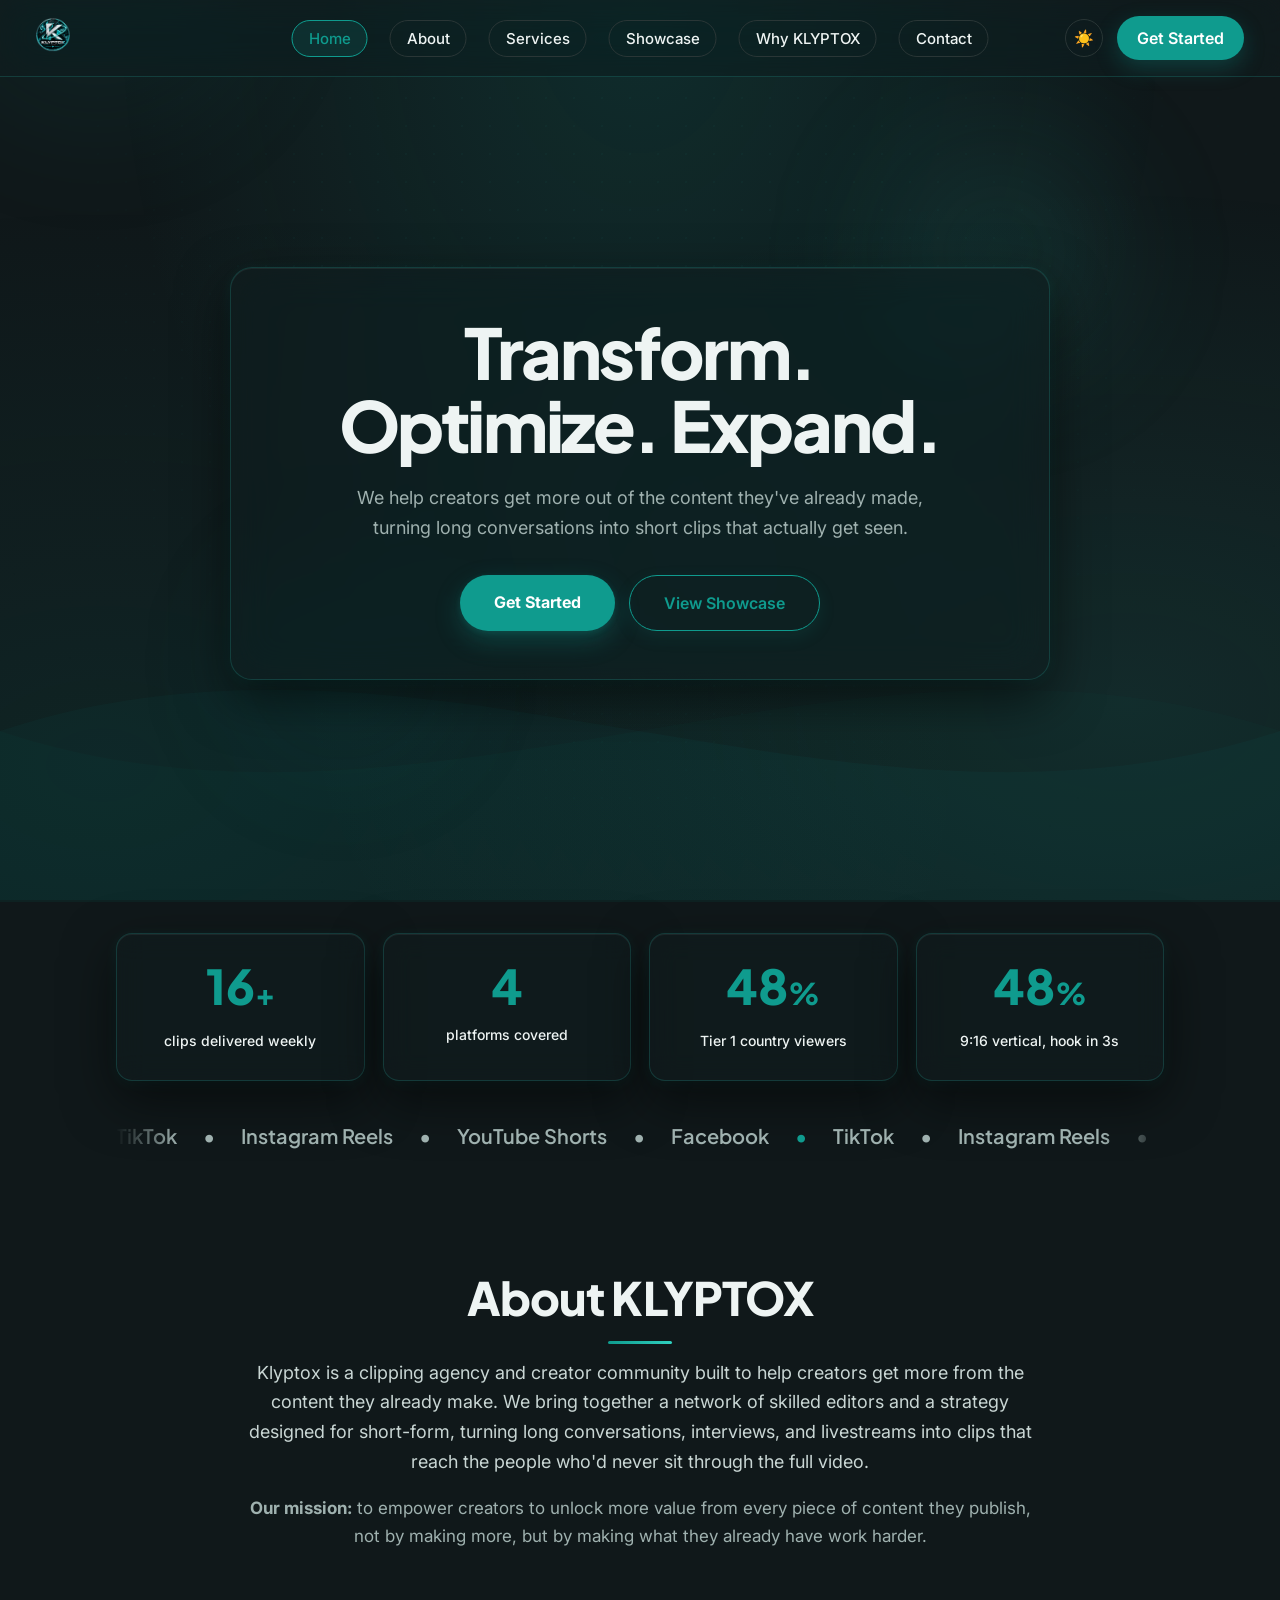
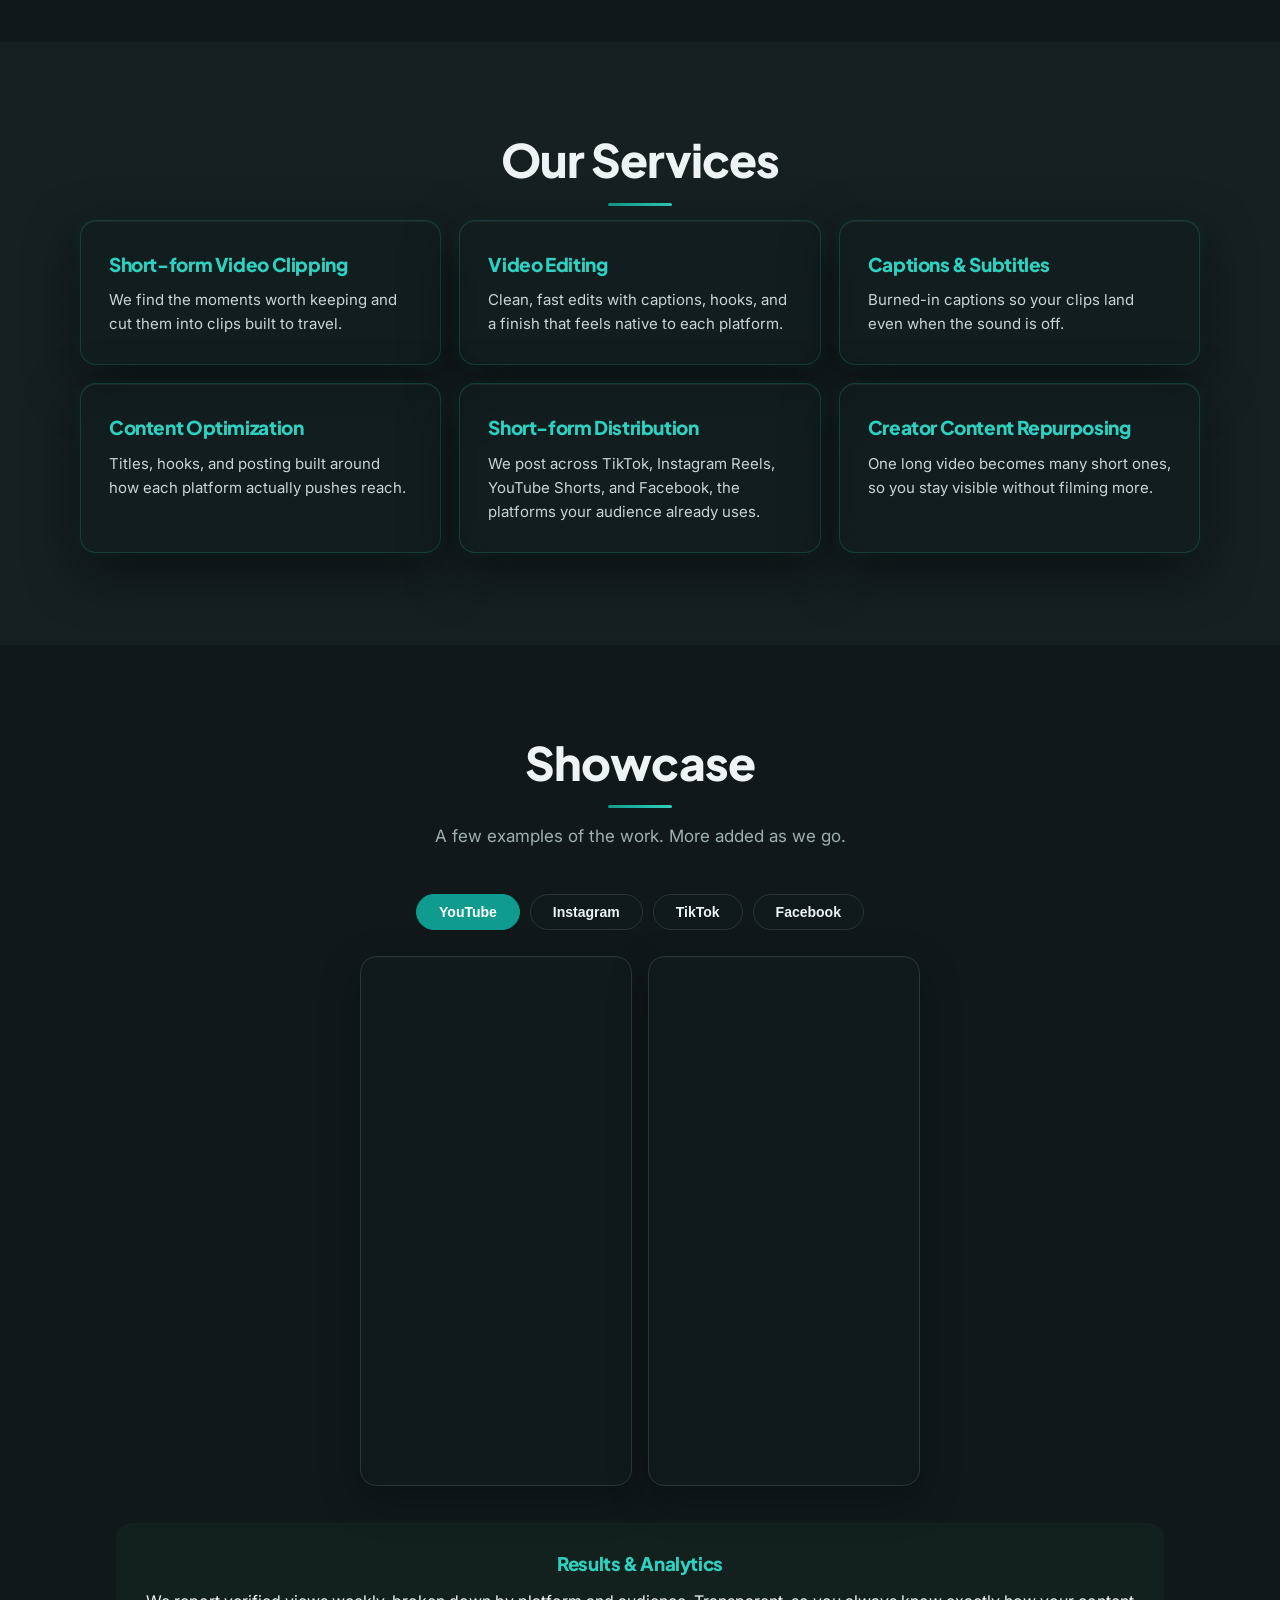
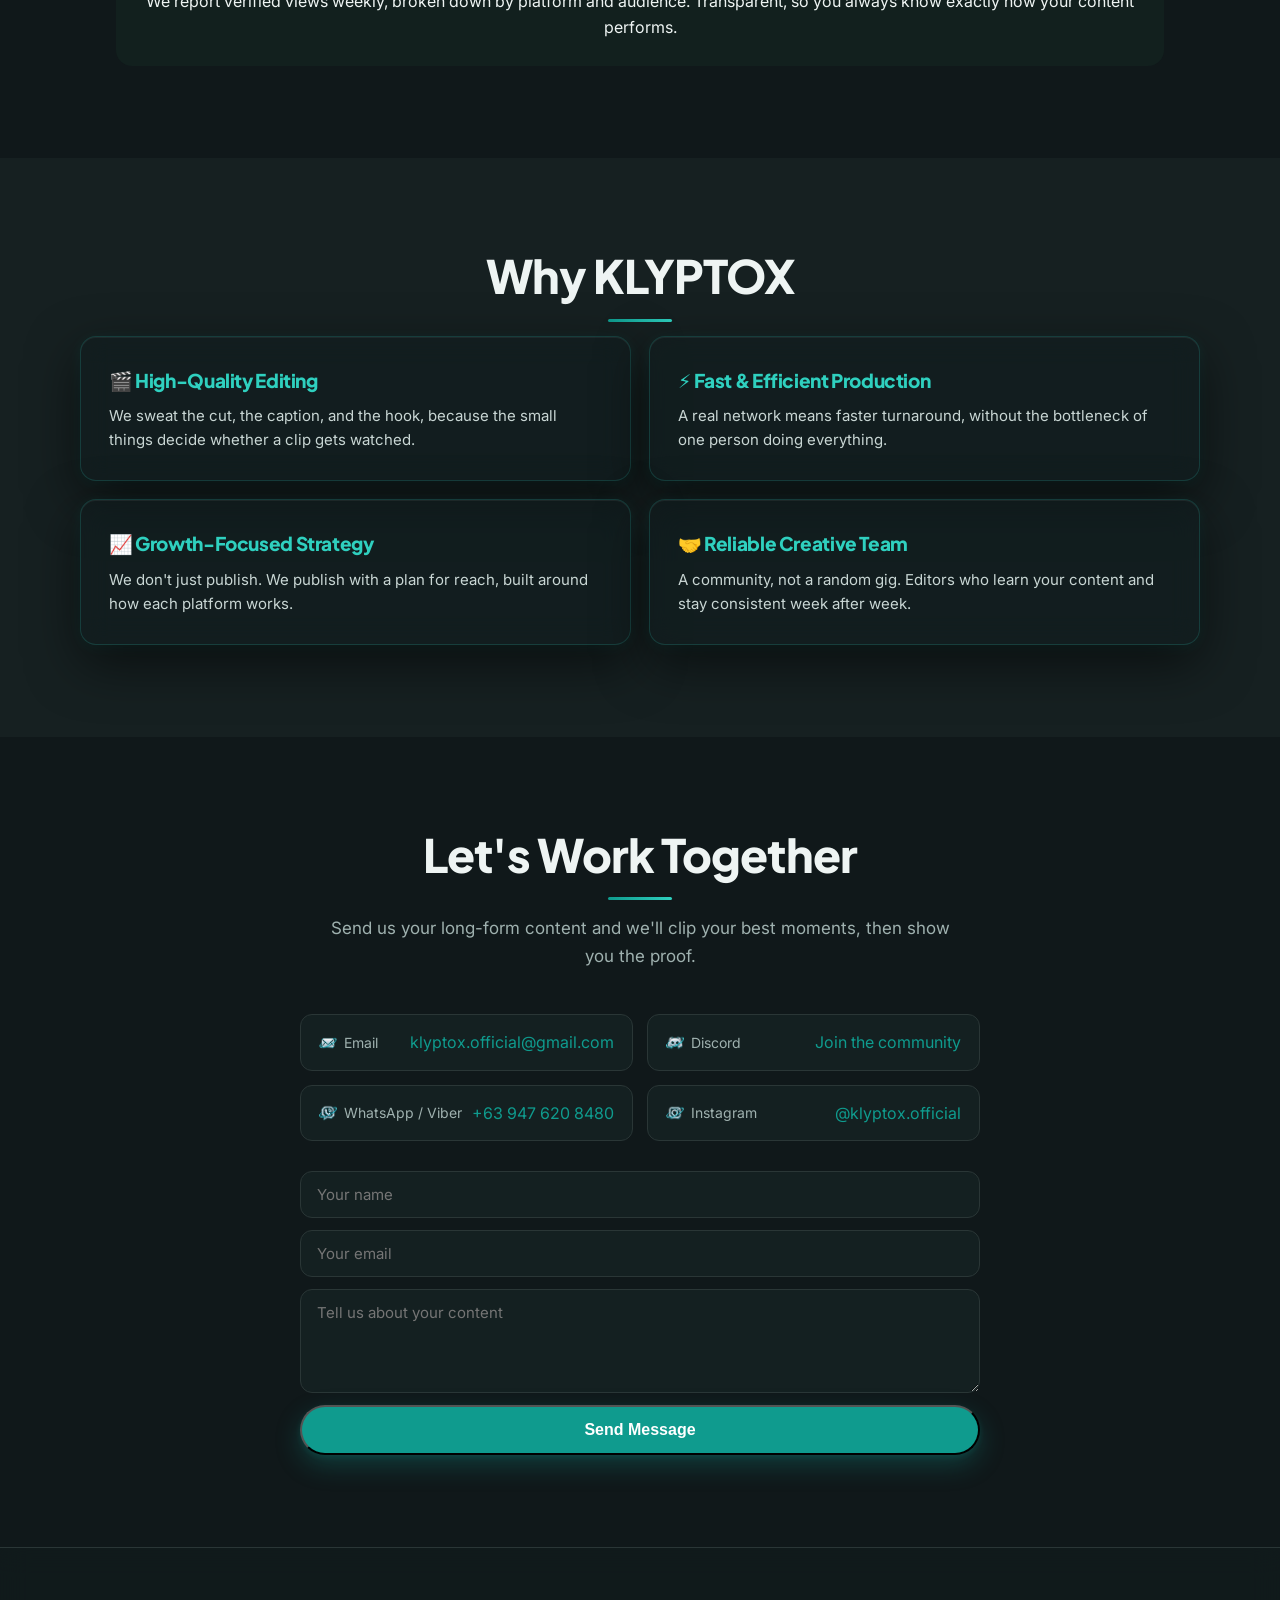
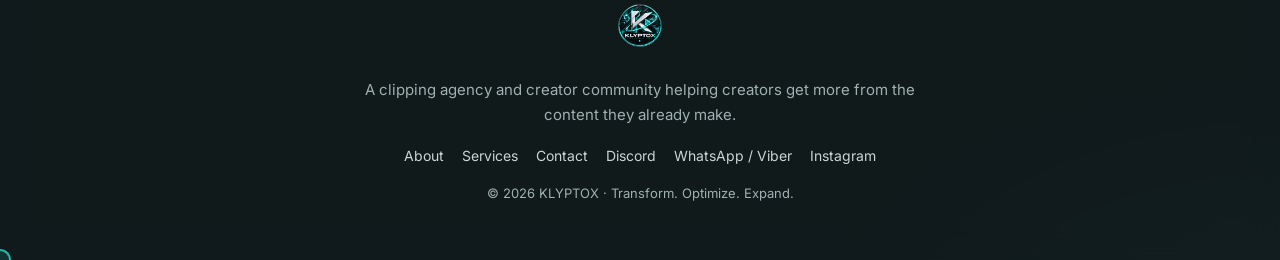
==== commit 2204eea0: "Add favicon using logo.png" ====
--- a/index.html
+++ b/index.html
@@ -4,6 +4,7 @@
   <meta charset="UTF-8" />
   <meta name="viewport" content="width=device-width, initial-scale=1.0" />
   <title>KLYPTOX | Clipping Agency & Creator Community</title>
+  <link rel="icon" type="image/png" href="logo.png" />
   <meta name="description" content="Klyptox is a clipping agency and creator community that turns long content into high-performing short-form clips for TikTok, Instagram Reels, YouTube Shorts, and Facebook." />
   <meta name="keywords" content="clipping, short-form video, TikTok, Instagram Reels, YouTube Shorts, Facebook, creator community, video editing, content optimization" />
   <meta name="author" content="KLYPTOX" />
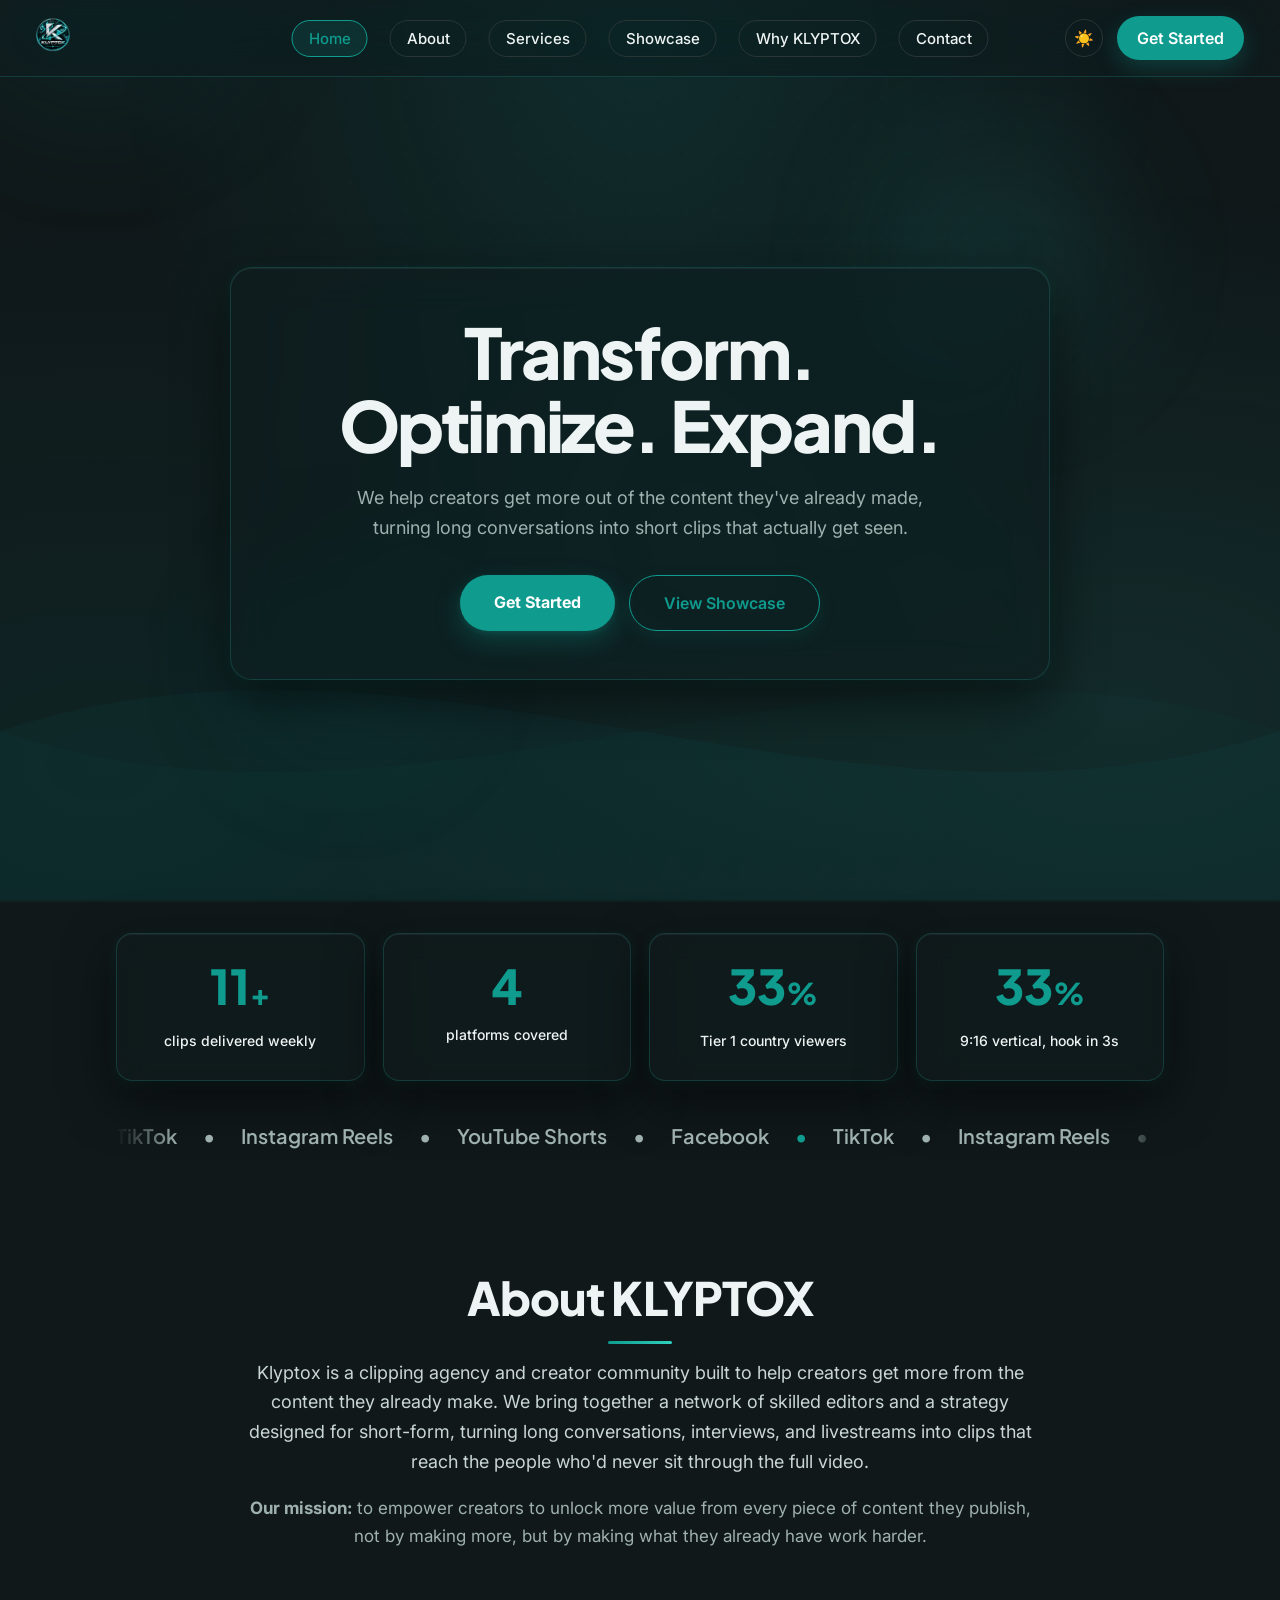
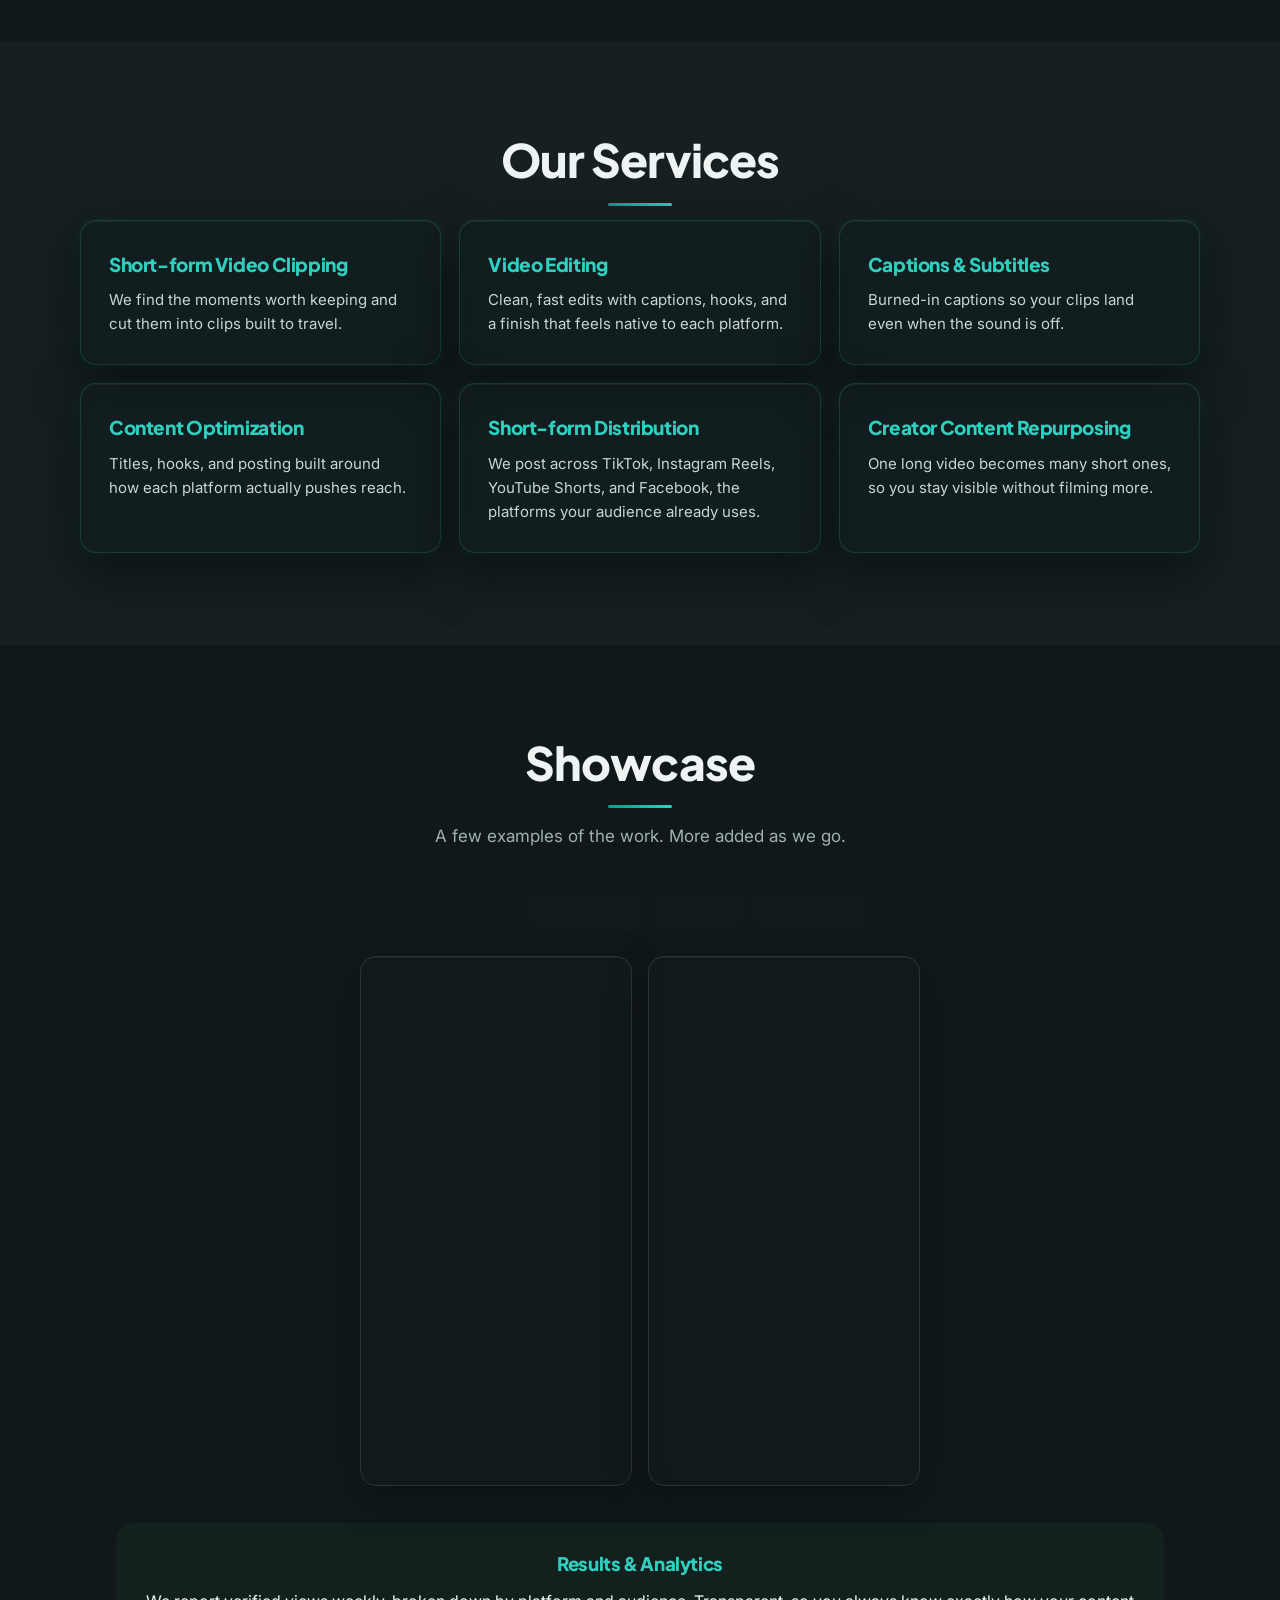
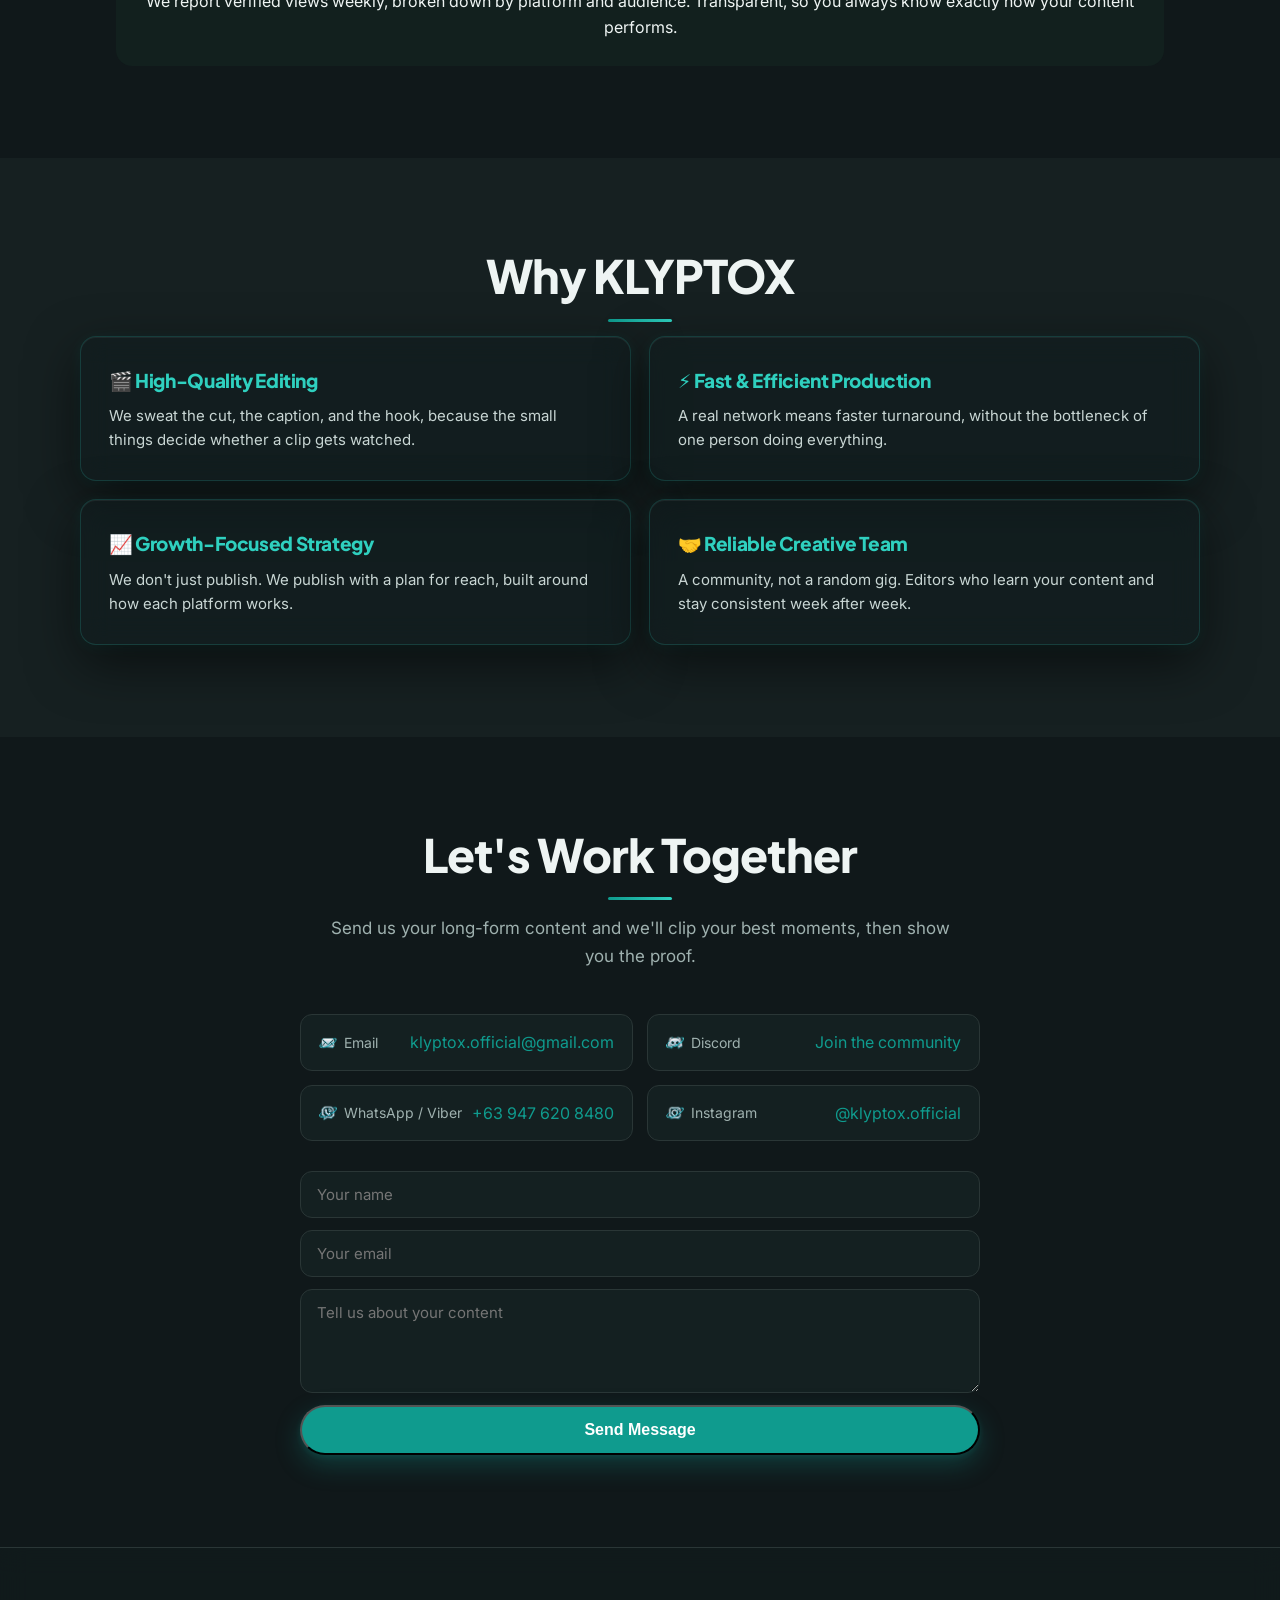
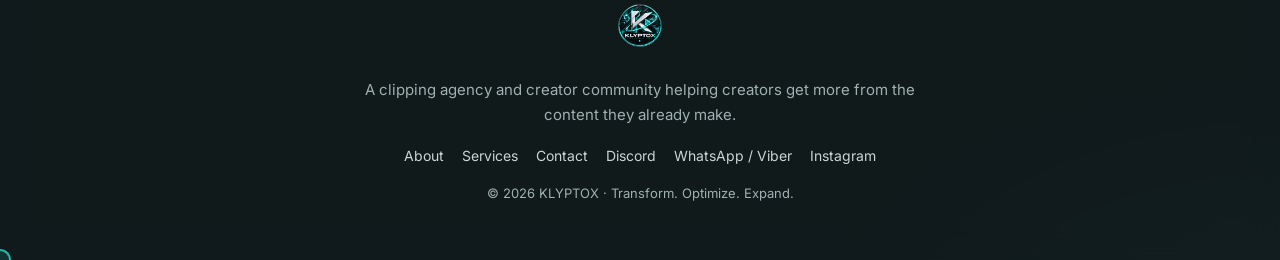
==== commit 580b7ff6: "Favicon: use provided image (assets/favicon.png)" ====
--- a/index.html
+++ b/index.html
@@ -4,7 +4,7 @@
   <meta charset="UTF-8" />
   <meta name="viewport" content="width=device-width, initial-scale=1.0" />
   <title>KLYPTOX | Clipping Agency & Creator Community</title>
-  <link rel="icon" type="image/png" href="logo.png" />
+  <link rel="icon" type="image/png" href="assets/favicon.png" />
   <meta name="description" content="Klyptox is a clipping agency and creator community that turns long content into high-performing short-form clips for TikTok, Instagram Reels, YouTube Shorts, and Facebook." />
   <meta name="keywords" content="clipping, short-form video, TikTok, Instagram Reels, YouTube Shorts, Facebook, creator community, video editing, content optimization" />
   <meta name="author" content="KLYPTOX" />
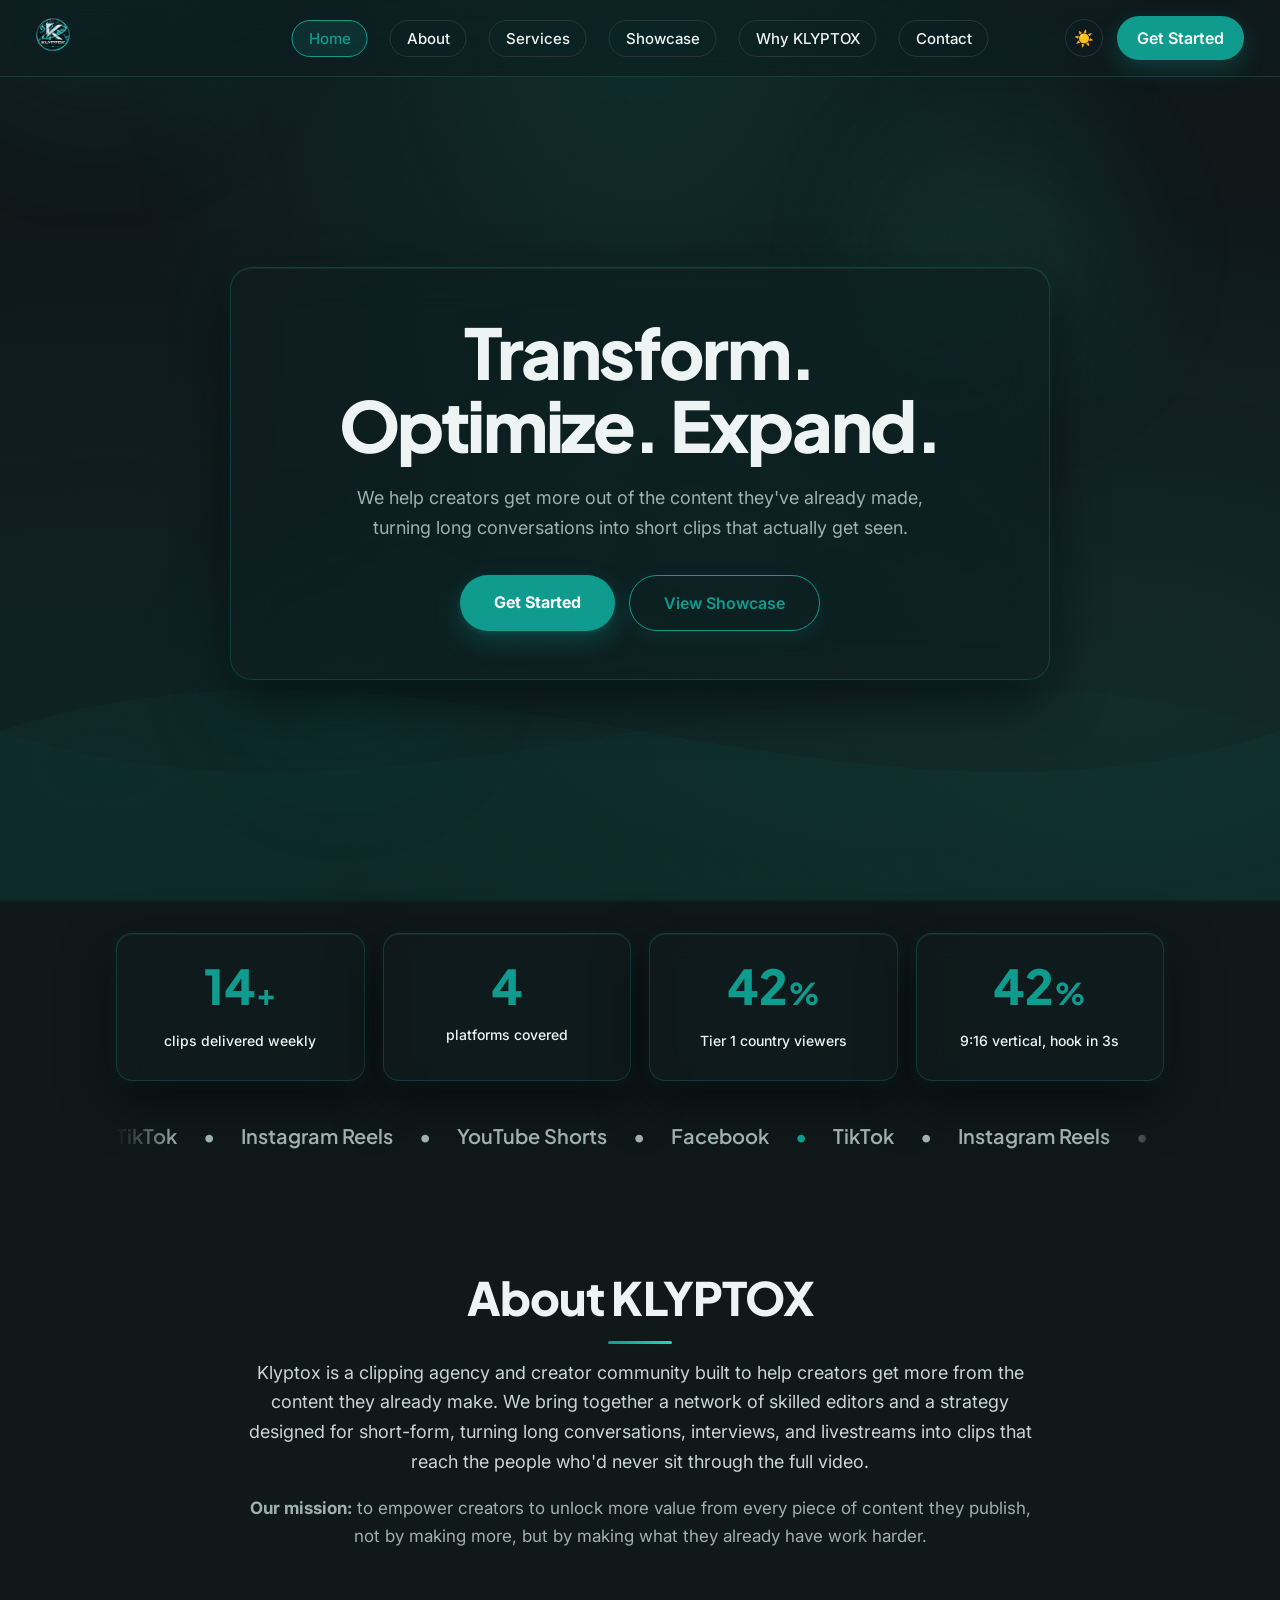
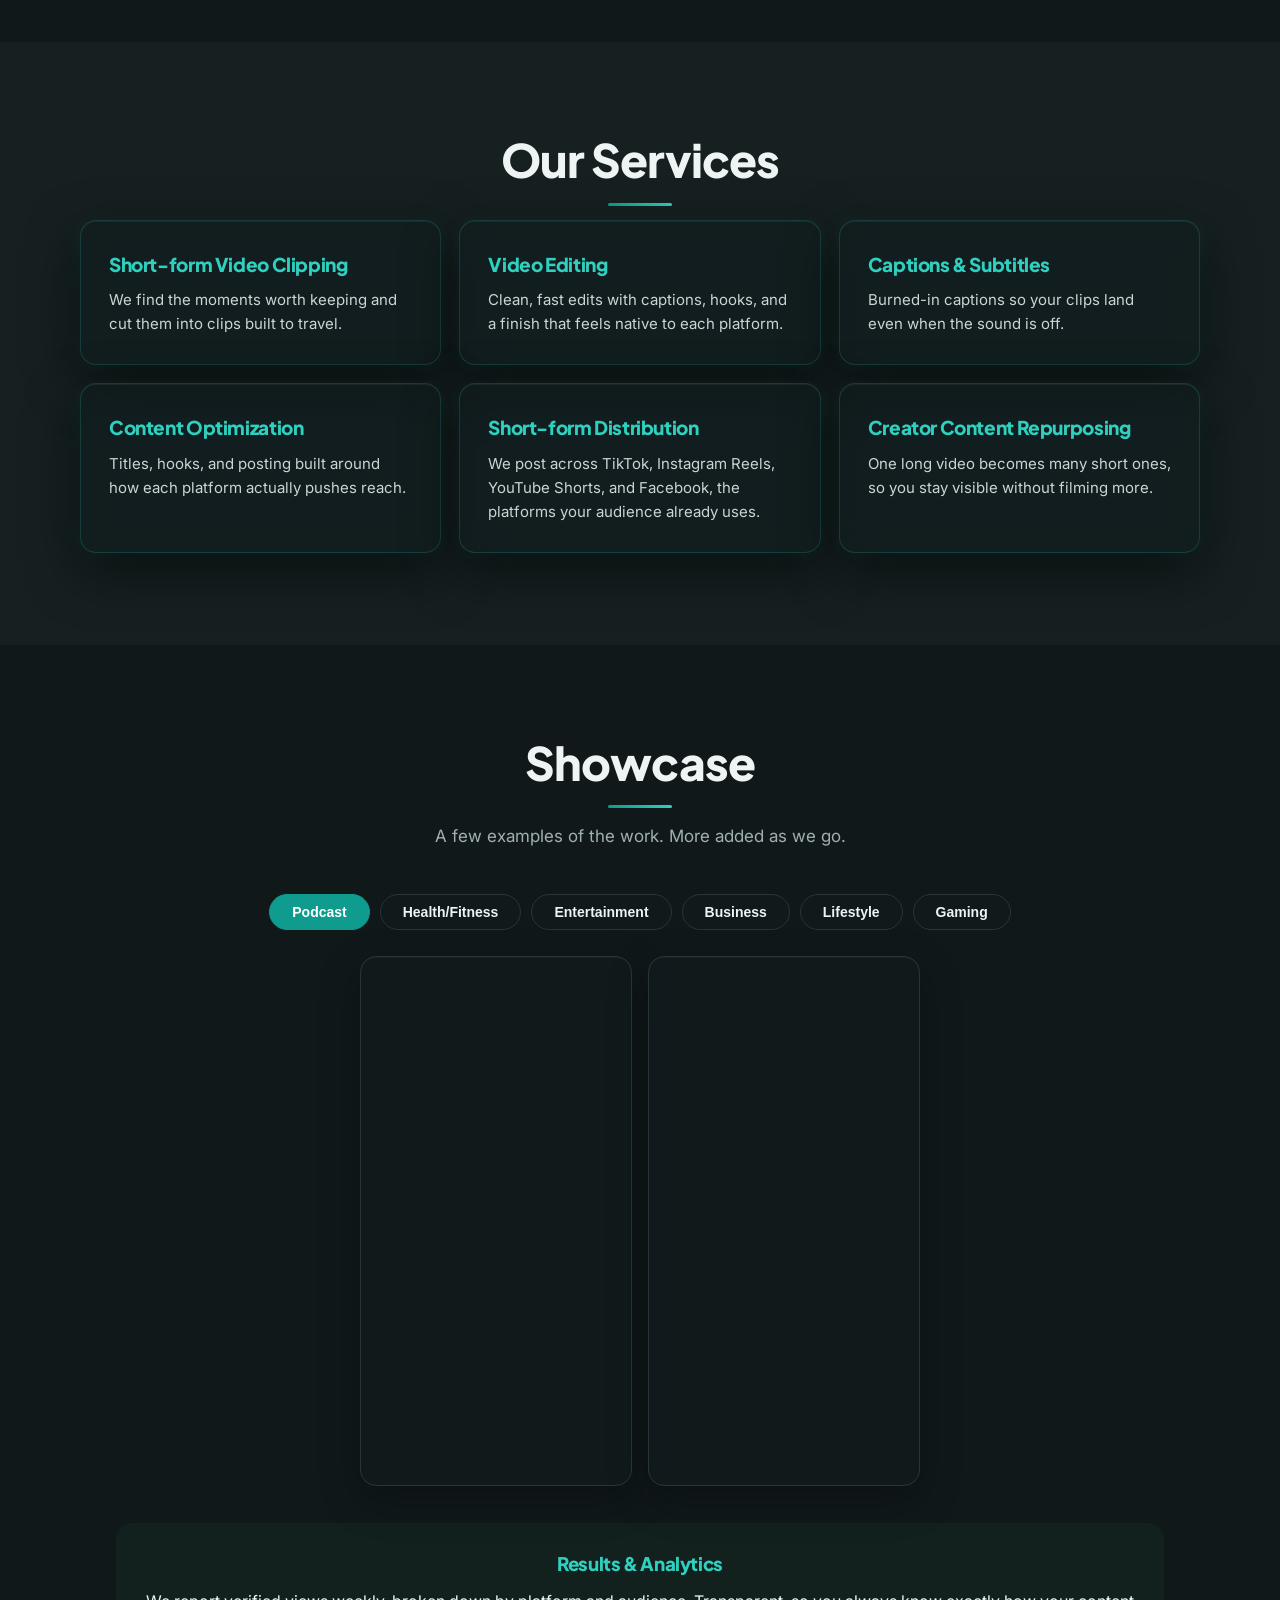
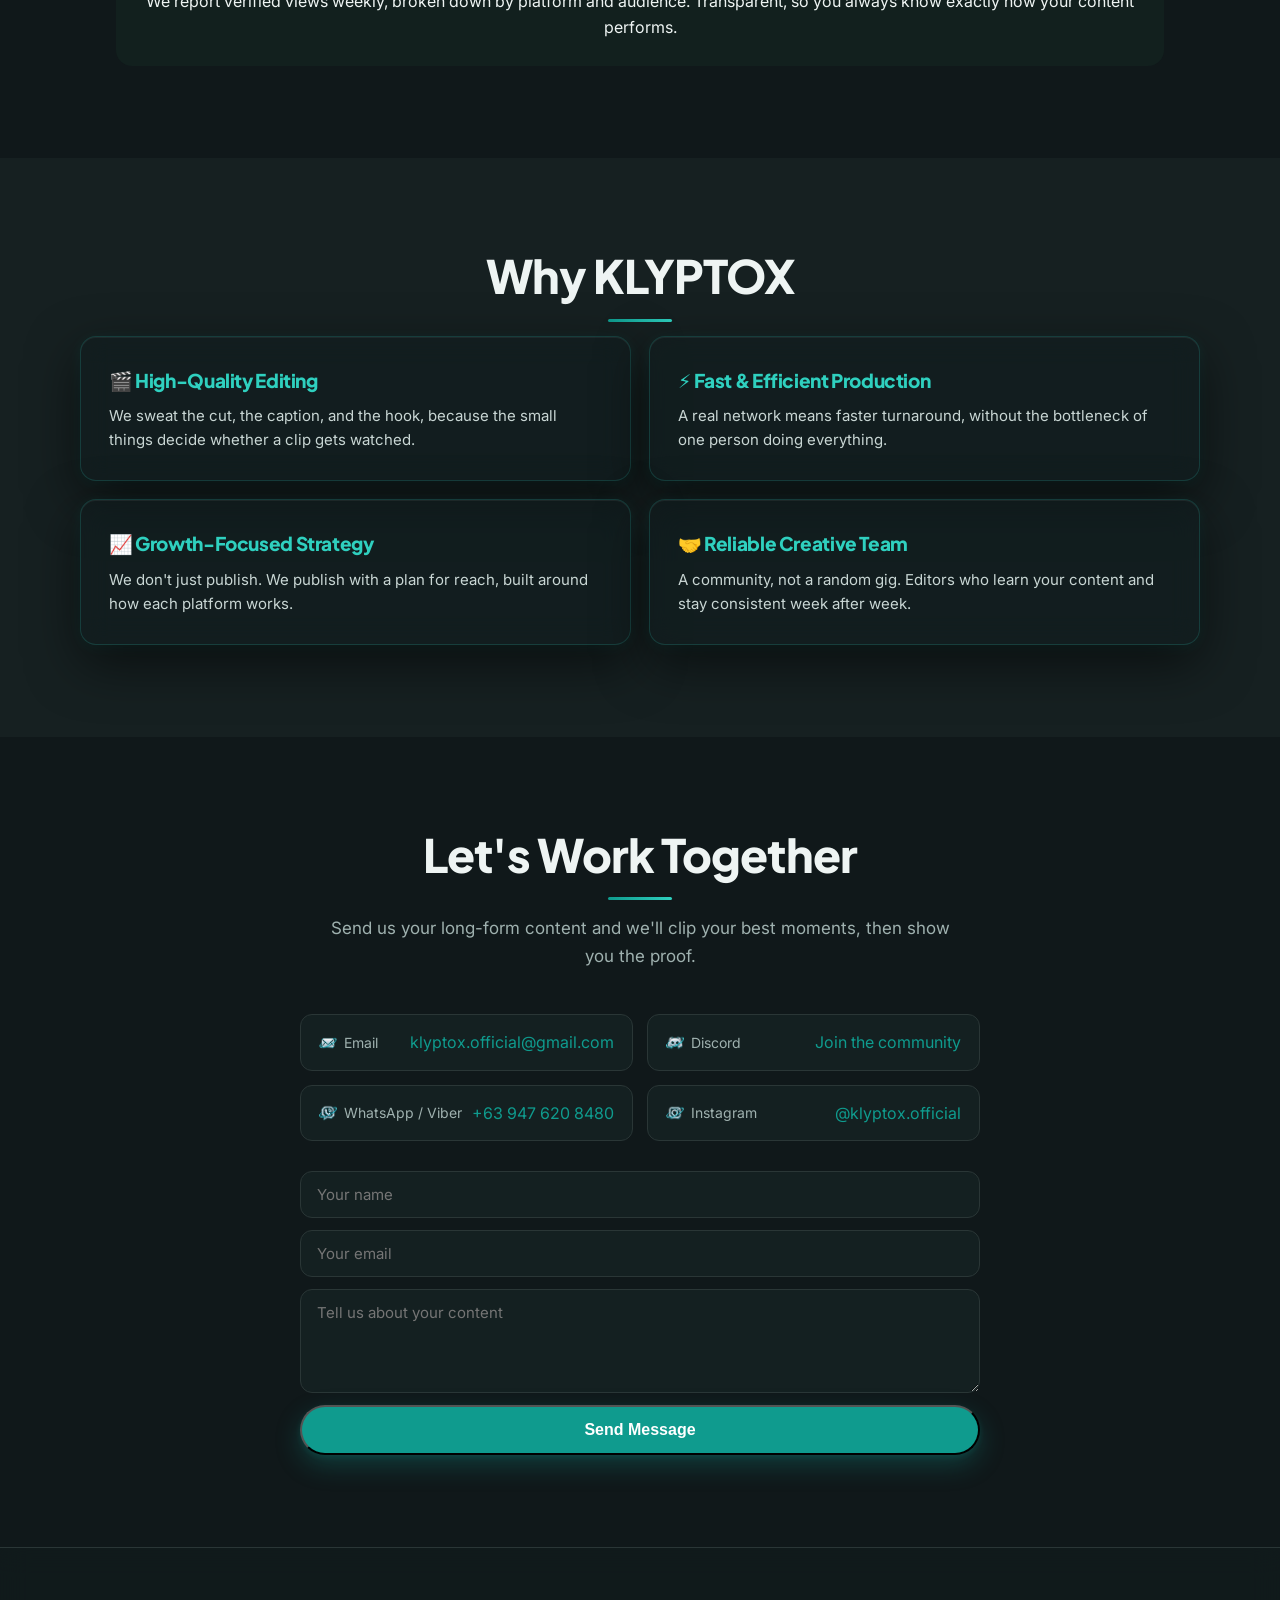
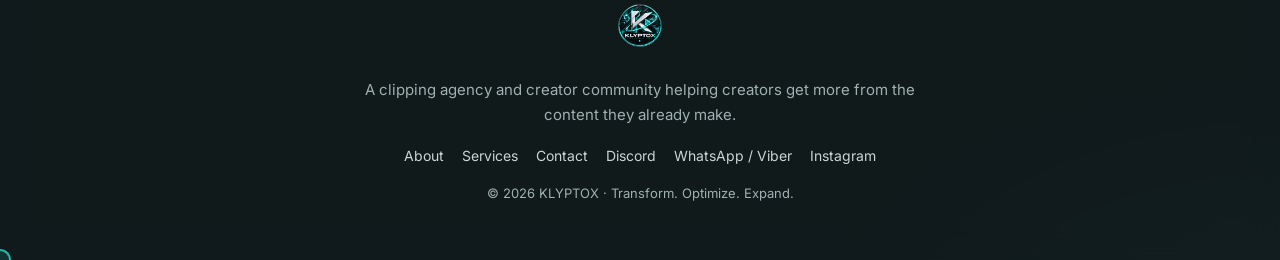
==== commit ddbec705: "Clean branch - no LFS, compressed videos, proper playback" ====
--- a/index.html
+++ b/index.html
@@ -134,21 +134,26 @@
     <h2 class="section-title">Showcase</h2>
     <p class="section-lead">A few examples of the work. More added as we go.</p>
     <div class="filter-bar">
-      <button class="filter-btn active" data-filter="youtube">YouTube</button>
-      <button class="filter-btn" data-filter="instagram">Instagram</button>
-      <button class="filter-btn" data-filter="tiktok">TikTok</button>
-      <button class="filter-btn" data-filter="facebook">Facebook</button>
+      <button class="filter-btn active" data-filter="podcast">Podcast</button>
+      <button class="filter-btn" data-filter="health">Health/Fitness</button>
+      <button class="filter-btn" data-filter="entertainment">Entertainment</button>
+      <button class="filter-btn" data-filter="business">Business</button>
+      <button class="filter-btn" data-filter="lifestyle">Lifestyle</button>
+      <button class="filter-btn" data-filter="gaming">Gaming</button>
     </div>
     <div id="portfolio-grid" class="portfolio-grid">
-      <!-- Static fallback words (also re-rendered live by portfolio.js) -->
-      <div class="pf-card"><div class="pf-embed"><div class="pf-placeholder"><div class="pf-video-box"><div class="pf-play">▶</div><span>YouTube Shorts showcase 1</span></div></div></div><div class="pf-title">Coming soon</div></div>
-      <div class="pf-card"><div class="pf-embed"><div class="pf-placeholder"><div class="pf-video-box"><div class="pf-play">▶</div><span>YouTube Shorts showcase 2</span></div></div></div><div class="pf-title">Coming soon</div></div>
-      <div class="pf-card"><div class="pf-embed"><div class="pf-placeholder"><div class="pf-video-box"><div class="pf-play">▶</div><span>Instagram Reels showcase 1</span></div></div></div><div class="pf-title">Coming soon</div></div>
-      <div class="pf-card"><div class="pf-embed"><div class="pf-placeholder"><div class="pf-video-box"><div class="pf-play">▶</div><span>Instagram Reels showcase 2</span></div></div></div><div class="pf-title">Coming soon</div></div>
-      <div class="pf-card"><div class="pf-embed"><div class="pf-placeholder"><div class="pf-video-box"><div class="pf-play">▶</div><span>Facebook showcase 1</span></div></div></div><div class="pf-title">Coming soon</div></div>
-      <div class="pf-card"><div class="pf-embed"><div class="pf-placeholder"><div class="pf-video-box"><div class="pf-play">▶</div><span>Facebook showcase 2</span></div></div></div><div class="pf-title">Coming soon</div></div>
-      <div class="pf-card"><div class="pf-embed"><div class="pf-placeholder"><div class="pf-video-box"><div class="pf-play">▶</div><span>TikTok showcase 1</span></div></div></div><div class="pf-title">Coming soon</div></div>
-      <div class="pf-card"><div class="pf-embed"><div class="pf-placeholder"><div class="pf-video-box"><div class="pf-play">▶</div><span>TikTok showcase 2</span></div></div></div><div class="pf-title">Coming soon</div></div>
+      <div class="pf-card"><div class="pf-embed"><div class="pf-placeholder"><div class="pf-video-box"><div class="pf-play">▶</div><span>Podcast clip 1</span></div></div></div><div class="pf-title">Coming soon</div></div>
+      <div class="pf-card"><div class="pf-embed"><div class="pf-placeholder"><div class="pf-video-box"><div class="pf-play">▶</div><span>Podcast clip 2</span></div></div></div><div class="pf-title">Coming soon</div></div>
+      <div class="pf-card"><div class="pf-embed"><div class="pf-placeholder"><div class="pf-video-box"><div class="pf-play">▶</div><span>Health/Fitness clip 1</span></div></div></div><div class="pf-title">Coming soon</div></div>
+      <div class="pf-card"><div class="pf-embed"><div class="pf-placeholder"><div class="pf-video-box"><div class="pf-play">▶</div><span>Health/Fitness clip 2</span></div></div></div><div class="pf-title">Coming soon</div></div>
+      <div class="pf-card"><div class="pf-embed"><div class="pf-placeholder"><div class="pf-video-box"><div class="pf-play">▶</div><span>Comedy clip 1</span></div></div></div><div class="pf-title">Coming soon</div></div>
+      <div class="pf-card"><div class="pf-embed"><div class="pf-placeholder"><div class="pf-video-box"><div class="pf-play">▶</div><span>Comedy clip 2</span></div></div></div><div class="pf-title">Coming soon</div></div>
+      <div class="pf-card"><div class="pf-embed"><div class="pf-placeholder"><div class="pf-video-box"><div class="pf-play">▶</div><span>Business clip 1</span></div></div></div><div class="pf-title">Coming soon</div></div>
+      <div class="pf-card"><div class="pf-embed"><div class="pf-placeholder"><div class="pf-video-box"><div class="pf-play">▶</div><span>Business clip 2</span></div></div></div><div class="pf-title">Coming soon</div></div>
+      <div class="pf-card"><div class="pf-embed"><div class="pf-placeholder"><div class="pf-video-box"><div class="pf-play">▶</div><span>Gaming clip 2</span></div></div></div><div class="pf-title">Coming soon</div></div>
+      <div class="pf-card"><div class="pf-embed"><div class="pf-placeholder"><div class="pf-video-box"><div class="pf-play">▶</div><span>Gaming clip 1</span></div></div></div><div class="pf-title">Coming soon</div></div>
+      <div class="pf-card"><div class="pf-embed"><div class="pf-placeholder"><div class="pf-video-box"><div class="pf-play">▶</div><span>Lifestyle clip 1</span></div></div></div><div class="pf-title">Coming soon</div></div>
+      <div class="pf-card"><div class="pf-embed"><div class="pf-placeholder"><div class="pf-video-box"><div class="pf-play">▶</div><span>Lifestyle clip 2</span></div></div></div><div class="pf-title">Coming soon</div></div>
     </div>
     <p class="note" id="portfolio-empty" style="display:none;">
       Showcase coming soon. Clips are being prepared. Want to see what we can do?
@@ -220,43 +225,27 @@
   <script>
     // Self-contained showcase renderer (works even if external JS is sandboxed).
     (function () {
-      // youtube slots carry "yt" id; mp4 slots carry "mp4" filename (in /videos). Others = placeholder.
+      // category slots carry "category"; mp4 slots carry "mp4" filename (in /videos). Others = placeholder.
       var clips = window.KLYPTOX_CLIPS || [
-        { platform: "youtube", mp4: "clip1.mp4", title: "YouTube Shorts 1" },
-        { platform: "youtube", mp4: "yt2.mp4", title: "YouTube Shorts 2" },
-        { platform: "instagram", mp4: "ig1.mp4", title: "Instagram Reels 1" },
-        { platform: "instagram", mp4: "ig2.mp4", title: "Instagram Reels 2" },
-        { platform: "facebook", mp4: "fb1.mp4", title: "Facebook 1" },
-        { platform: "facebook", mp4: "fb2.mp4", title: "Facebook 2" },
-        { platform: "tiktok", mp4: "tk1.mp4", title: "TikTok 1" },
-        { platform: "tiktok", mp4: "tk2.mp4", title: "TikTok 2" }
+        { category: "podcast", mp4: "podcast1.mp4", title: "Podcast clip 1" },
+        { category: "podcast", mp4: "podcast2.mp4", title: "Podcast clip 2" },
+        { category: "health", mp4: "health1.mp4", title: "Health/Fitness clip 1" },
+        { category: "health", mp4: "health2.mp4", title: "Health/Fitness clip 2" },
+        { category: "entertainment", mp4: "comedy1.mp4", title: "Entertainment clip 1" },
+        { category: "entertainment", mp4: "comedy2.mp4", title: "Entertainment clip 2" },
+        { category: "business", mp4: "business1.mp4", title: "Business clip 1" },
+        { category: "business", mp4: "business2.mp4", title: "Business clip 2" },
+        { category: "lifestyle", mp4: "lifestyle1.mp4", title: "Lifestyle clip 1" },
+        { category: "lifestyle", mp4: "vlog1.mp4", title: "Lifestyle clip 2" },
+        { category: "gaming", mp4: "game1.mp4", title: "Gaming clip 1" },
+        { category: "gaming", mp4: "game2.mp4", title: "Gaming clip 2" }
       ];
-      // Hide YouTube chrome entirely (controls=0 => no CC button, no channel overlay).
-      function ytUrl(id, withSound) {
-        var mute = withSound ? "0" : "1";
-        return "https://www.youtube.com/embed/" + id +
-          "?autoplay=1&mute=" + mute + "&controls=0&playsinline=1&rel=0&modestbranding=1&cc_load_policy=0&enablejsapi=1";
-      }
-      // Lazy card: thumbnail first (smooth scroll), iframe injected on first view.
-      function ytCard(c) {
-        var thumb = "https://img.youtube.com/vi/" + c.yt + "/hqdefault.jpg";
-        return '<div class="pf-card" data-yt="' + c.yt + '">' +
-          '<div class="pf-embed">' +
-          '<button class="pf-mute-btn" type="button" aria-label="Toggle sound">🔇</button>' +
-          '<div class="pf-video-box pf-lazy">' +
-          '<img class="pf-thumb" src="' + thumb + '" alt="' + c.title + '" loading="lazy" />' +
-          '<div class="pf-play">▶</div><span>' + c.title + '</span>' +
-          '<span class="pf-sound-hint">🔊 tap for sound</span></div></div>' +
-          '<div class="pf-title">' + c.title + '</div></div>';
-      }
-      // Self-hosted MP4: native <video>, NO view count, NO YouTube branding.
       function mp4Card(c) {
         return '<div class="pf-card" data-mp4="videos/' + c.mp4 + '">' +
           '<div class="pf-embed">' +
           '<button class="pf-mute-btn" type="button" aria-label="Toggle sound">🔇</button>' +
-          '<div class="pf-video-box pf-lazy">' +
-          '<video class="pf-video" preload="none" muted loop playsinline webkit-playsinline decode="async" disablepictureinpicture controlslist="nodownload" poster="videos/' + c.mp4.replace('.mp4','.jpg') + '" data-src="videos/' + c.mp4 + '"></video>' +
-          '<img class="pf-poster" src="videos/' + c.mp4.replace('.mp4','.jpg') + '" alt="" loading="lazy" />' +
+          '<div class="pf-video-box">' +
+          '<video class="pf-video" src="videos/' + c.mp4 + '" muted loop playsinline webkit-playsinline disablepictureinpicture controlslist="nodownload" preload="auto" style="object-fit:cover;width:100%;height:100%;"></video>' +
           '<div class="pf-play">▶</div><span>' + c.title + '</span>' +
           '<span class="pf-sound-hint">🔊 tap for sound</span></div></div>' +
           '<div class="pf-title">' + c.title + '</div></div>';
@@ -267,136 +256,91 @@
           '</div></div><div class="pf-title">Coming soon</div></div>';
       }
       function cardHtml(c) {
-        if (c.yt) return ytCard(c);
         if (c.mp4) return mp4Card(c);
         return ph(c.title);
       }
-      // Playback cap: only the N most-centered cards play at once (keeps 1080p quality
-      // smooth even on weak laptops). Cards still lazy-load src on first view; off-screen
-      // and far-from-center cards pause. You still SEE every on-screen video playing.
-      var MAX_PLAY = 4;
-      var visibleCards = new Set();
-      function cardCenterDist(card) {
-        var r = card.getBoundingClientRect();
-        var vh = window.innerHeight || 1;
-        return Math.abs((r.top + r.height / 2) - vh / 2);
-      }
-      function tune() {
-        var arr = Array.from(visibleCards).sort(function (a, b) { return cardCenterDist(a) - cardCenterDist(b); });
-        arr.forEach(function (card, i) {
-          var shouldPlay = i < MAX_PLAY;
-          var box = card.querySelector(".pf-video-box");
-          if (!box) return;
-          var id = card.getAttribute("data-yt");
-          var mp4 = card.getAttribute("data-mp4");
-          if (mp4) {
-            var vid = box.querySelector("video");
-            if (!vid) return;
-            if (shouldPlay) {
-              if (!vid.src && vid.getAttribute("data-src")) { try { vid.src = vid.getAttribute("data-src"); vid.load(); } catch (err) {} }
-              if (vid.paused) { vid.addEventListener('play', function hidePoster(){ var p = box.querySelector('.pf-poster'); if (p) p.classList.add('hidden'); }, { once: true }); try { vid.play(); } catch (err) {} }
-            } else {
-              if (!vid.paused) { try { vid.pause(); } catch (err) {} }
-              var p = box.querySelector('.pf-poster'); if (p) p.classList.remove('hidden');
-            }
-          } else if (id) {
-            var f = box.querySelector("iframe");
-            if (shouldPlay) {
-              if (!f) { box.innerHTML = '<iframe class="pf-iframe" src="' + ytUrl(id, false) + '" frameborder="0" allow="autoplay; encrypted-media; picture-in-picture" allowfullscreen></iframe>'; }
-              else { try { f.contentWindow.postMessage('{"event":"command","func":"playVideo","args":""}', "*"); } catch (err) {} }
-            } else if (f) {
-              try { f.contentWindow.postMessage('{"event":"command","func":"pauseVideo","args":""}', "*"); } catch (err) {}
-            }
-          }
-        });
-      }
-      var io = ("IntersectionObserver" in window) ? new IntersectionObserver(function (entries) {
-        entries.forEach(function (e) {
-          var card = e.target;
-          if (e.isIntersecting) visibleCards.add(card); else visibleCards.delete(card);
-        });
-        tune();
-      }, { threshold: 0.25 }) : null;
-      var tuneTicking = false;
-      window.addEventListener("scroll", function () {
-        if (tuneTicking) return;
-        tuneTicking = true;
-        requestAnimationFrame(function () { tune(); tuneTicking = false; });
-      }, { passive: true });
       function render(filter) {
         var grid = document.getElementById("portfolio-grid");
         if (!grid) return;
         grid.innerHTML = "";
-        grid.classList.toggle("all-view", !filter || filter === "all");
-        var shown = (filter && filter !== "all") ? clips.filter(function (c) { return c.platform === filter; }) : clips;
-        shown.forEach(function (c) {
+        grid.classList.remove("all-view");
+        var shown = (filter && filter !== "all") ? clips.filter(function (c) { return c.category === filter; }) : clips;
+        shown.slice(0, 2).forEach(function (c) {
           grid.insertAdjacentHTML("beforeend", cardHtml(c));
-          if (io) io.observe(grid.lastElementChild);
-        });
-      }
-      // Single delegated click handler: mute button toggles sound; tapping card opens with sound.
-      // Handles both YouTube (data-yt) and self-hosted MP4 (data-mp4) cards.
+        });
+        grid.querySelectorAll("video").forEach(function (v) {
+          v.muted = true;
+          v.setAttribute("playsinline", "");
+          v.setAttribute("webkit-playsinline", "");
+          v.setAttribute("preload", "auto");
+          v.load();
+          v.addEventListener("canplay", function () {
+            if (document.visibilityState === "visible" && v.paused) {
+              v.play().catch(function () {});
+            }
+          }, { once: true });
+          v.addEventListener("error", function () {
+            console.log("Video error:", v.currentSrc, v.error);
+          });
+          v.addEventListener("click", function () {
+            if (v.paused) {
+              v.muted = false;
+              v.play().catch(function () {});
+            }
+          });
+          var box = v.closest(".pf-video-box");
+          if (box) {
+            var playBtn = box.querySelector(".pf-play");
+            v.addEventListener("play", function () {
+              v.style.opacity = "1";
+              if (playBtn) playBtn.style.display = "none";
+            });
+            v.addEventListener("pause", function () {
+              if (playBtn) playBtn.style.display = "";
+            });
+            v.addEventListener("error", function () {
+              if (playBtn) playBtn.style.display = "";
+            });
+          }
+        });
+        if ("IntersectionObserver" in window && grid.querySelectorAll("video").length) {
+          var obs = new IntersectionObserver(function (entries) {
+            entries.forEach(function (entry) {
+              if (entry.isIntersecting && document.visibilityState === "visible") {
+                entry.target.play().catch(function () {});
+              } else {
+                entry.target.pause();
+              }
+            });
+          }, { threshold: 0.1 });
+          grid.querySelectorAll("video").forEach(function (v) { obs.observe(v); });
+        }
+      }
       var grid = document.getElementById("portfolio-grid");
       if (grid) {
         grid.addEventListener("click", function (e) {
-          var card = e.target.closest(".pf-card[data-yt], .pf-card[data-mp4]");
+          var card = e.target.closest(".pf-card");
           if (!card) return;
           var box = card.querySelector(".pf-video-box");
           var muteBtn = card.querySelector(".pf-mute-btn");
-          var isMp4 = !!card.getAttribute("data-mp4");
+          var v = box ? box.querySelector("video") : card.querySelector("video");
 
           if (e.target.closest(".pf-mute-btn")) {
-            card.setAttribute("data-opened", "1");
-            if (isMp4) {
-              var vid = box.querySelector("video");
-              if (vid) {
-                if (vid.muted) { vid.muted = false; try { vid.play(); } catch (err) {} card.setAttribute("data-muted", "0"); if (muteBtn) muteBtn.textContent = "🔊"; }
-                else { vid.muted = true; card.setAttribute("data-muted", "1"); if (muteBtn) muteBtn.textContent = "🔇"; }
-              }
-            } else {
-              var id = card.getAttribute("data-yt");
-              var f = box.querySelector("iframe");
-              if (!f) {
-                box.innerHTML = '<iframe class="pf-iframe" src="' + ytUrl(id, true) +
-                  '" frameborder="0" webkit-playsinline="1" playsinline="1" allow="autoplay; encrypted-media; picture-in-picture" allowfullscreen></iframe>';
-                card.setAttribute("data-muted", "0");
-                if (muteBtn) muteBtn.textContent = "🔊";
-              } else {
-                var muted = card.getAttribute("data-muted") !== "0";
-                var fn = muted ? "unMute" : "mute";
-                try { f.contentWindow.postMessage('{"event":"command","func":"' + fn + '","args":""}', "*"); } catch (err) {}
-                card.setAttribute("data-muted", muted ? "0" : "1");
-                if (muteBtn) muteBtn.textContent = muted ? "🔊" : "🔇";
-              }
+            if (v) {
+              if (v.muted) { v.muted = false; try { v.play(); } catch (err) {} if (muteBtn) muteBtn.textContent = "🔊"; }
+              else { v.muted = true; if (muteBtn) muteBtn.textContent = "🔇"; }
             }
             return;
           }
 
-          // Tapping elsewhere on the card: open with sound.
-          card.setAttribute("data-opened", "1");
-          card.setAttribute("data-muted", "0");
-          if (muteBtn) muteBtn.textContent = "🔊";
-          if (isMp4) {
-            var v = box.querySelector("video");
-            if (v && !v.src && v.getAttribute("data-src")) { v.src = v.getAttribute("data-src"); v.load(); }
-            if (v) { v.muted = false; try { v.play(); } catch (err) {} }
-          } else {
-            var ytId = card.getAttribute("data-yt");
-            var ff = box.querySelector("iframe");
-            if (ff) {
-              try {
-                ff.contentWindow.postMessage('{"event":"command","func":"unMute","args":""}', "*");
-                ff.contentWindow.postMessage('{"event":"command","func":"playVideo","args":""}', "*");
-              } catch (err) {}
-            } else {
-              box.innerHTML = '<iframe class="pf-iframe" src="' + ytUrl(ytId, true) +
-                '" frameborder="0" webkit-playsinline="1" playsinline="1" allow="autoplay; encrypted-media; picture-in-picture" allowfullscreen></iframe>';
-            }
+          if (v && v.paused) {
+            v.muted = false;
+            try { v.play(); } catch (err) {}
+            if (muteBtn) muteBtn.textContent = "🔊";
           }
         });
       }
-      render("all");
-      // Filter buttons (All / YouTube / Instagram / TikTok / Facebook)
+      render("podcast");
       var bar = document.querySelector(".filter-bar");
       if (bar) {
         bar.addEventListener("click", function (e) {
@@ -407,6 +351,20 @@
           render(btn.dataset.filter);
         });
       }
+      var playRetry = function () {
+        document.querySelectorAll("#portfolio-grid video").forEach(function (v) {
+          if (v.paused) {
+            v.load();
+            v.play().catch(function () {});
+          }
+        });
+        document.removeEventListener("click", playRetry);
+        document.removeEventListener("touchstart", playRetry);
+        document.removeEventListener("keydown", playRetry);
+      };
+      document.addEventListener("click", playRetry, { once: true });
+      document.addEventListener("touchstart", playRetry, { once: true });
+      document.addEventListener("keydown", playRetry, { once: true });
     })();
   </script>
   <script src="app.js?v=3"></script>
--- a/styles.css
+++ b/styles.css
@@ -336,10 +336,10 @@
 .pf-card .pf-placeholder { display: flex; align-items: center; justify-content: center; text-align: center; height: 100%; color: var(--muted); font-size: 14px; padding: 16px; }
 .pf-video-box {
   display: flex; flex-direction: column; align-items: center; justify-content: center; gap: 8px;
-  width: 100%; height: 100%; border: 2px dashed var(--line); border-radius: 10px;
+  width: 100%; height: 100%; border-radius: 10px;
   color: var(--muted); position: relative; transition: border-color 0.3s ease; overflow: hidden;
 }
-.pf-video-box.pf-lazy { border-style: solid; border-color: var(--line); padding: 0; }
+.pf-video-box.pf-lazy { border: 2px solid var(--line); padding: 0; }
 .pf-thumb { position: absolute; inset: 0; width: 100%; height: 100%; object-fit: cover; z-index: 1; }
 .pf-video-box.pf-lazy .pf-play { position: absolute; z-index: 2; }
 .pf-video-box.pf-lazy span { position: absolute; bottom: 8px; left: 0; right: 0; z-index: 2; font-size: 12px; text-shadow: 0 1px 4px rgba(0, 0, 0, 0.6); color: #fff; }
@@ -351,6 +351,7 @@
 .pf-mute-btn { position: absolute; top: 8px; right: 8px; z-index: 4; width: 34px; height: 34px; border: none; border-radius: 50%; background: rgba(0, 0, 0, 0.55); color: #fff; font-size: 15px; cursor: pointer; display: flex; align-items: center; justify-content: center; }
 .pf-card:hover .pf-video-box { border-color: var(--teal); }
 .pf-play {
+  position: absolute; z-index: 5;
   width: 46px; height: 46px; border-radius: 50%; background: var(--teal); color: #fff;
   display: flex; align-items: center; justify-content: center; font-size: 18px;
   animation: pfPulse 2.4s ease-in-out infinite;
